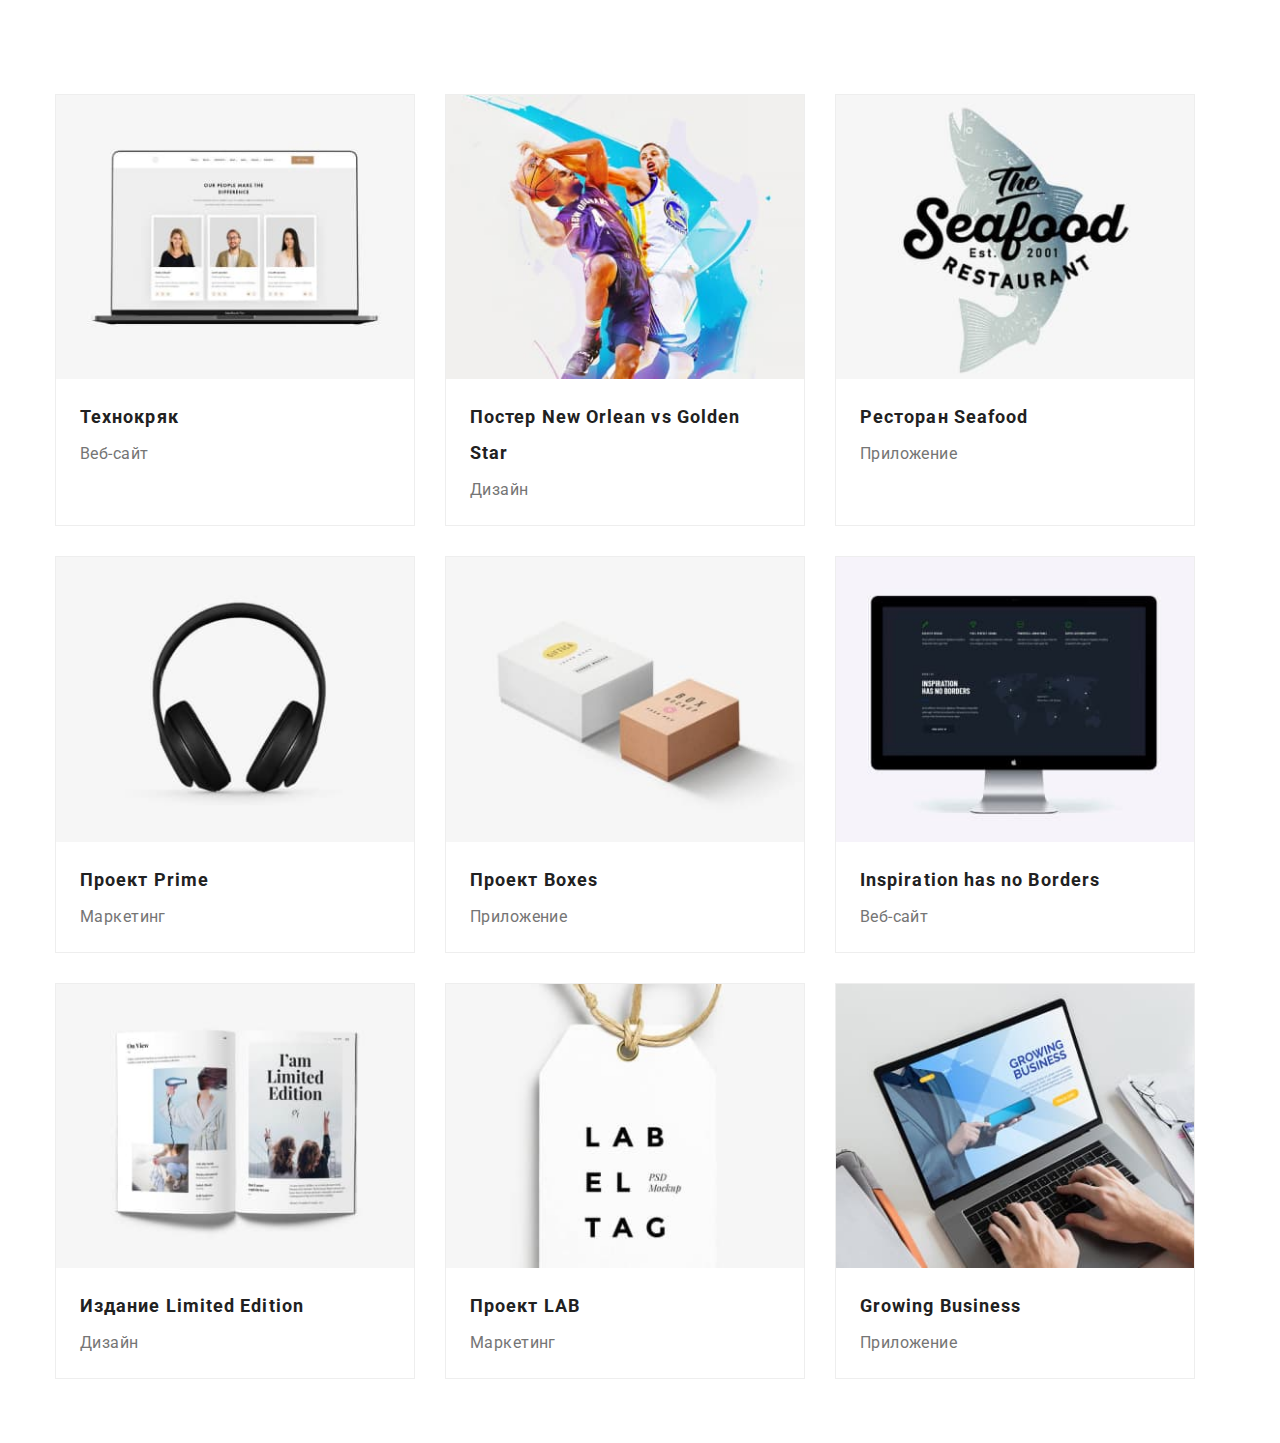
==== portfolio.html @ 104bef30 "проміжний" ====
<!DOCTYPE html>
<html lang="ru">
  <head>
    <meta charset="UTF-8" />
    <meta http-equiv="X-UA-Compatible" content="IE=edge" />
    <meta name="viewport" content="width=device-width, initial-scale=1.0" />
    <link rel="preconnect" href="https://fonts.gstatic.com" />
    <link
      href="https://fonts.googleapis.com/css2?family=Raleway:wght@700&family=Roboto:wght@400;500;700;900&display=swap"
      rel="stylesheet"
    />
    <link
      rel="stylesheet"
      href="https://cdnjs.cloudflare.com/ajax/libs/modern-normalize/1.0.0/modern-normalize.css"
    />
    <link rel="stylesheet" href="./css/main.min.css" />
    <title>Portfolio</title>
  </head>
  <body>
    <!-- <header class="header">
      <div class="container header-cont">
        <a href="./index.html" class="header__logo"
          >Web<span class="header__logo-span">Studio</span></a
        >
        <nav class="nav">
          <ul class="nav__list">
            <li class="nav__item">
              <a href="./index.html" class="nav__link">Студия</a>
            </li>
            <li class="nav__item">
              <a href="./portfolio.html" class="nav__link current">Портфолио</a>
            </li>
            <li class="nav__item"><a href="" class="nav__link">Контакти</a></li>
          </ul>
        </nav>
        <ul class="contacts">
          <li class="contacts__item">
            <a href="mailto:info@devstudio.com" class="contacts__link">
              <svg class="contacts__icon" width="16" height="12">
                <use href="./images/svg/symbol-defs.svg#icon-mail"></use>
              </svg>
              info@devstudio.com</a
            >
          </li>
          <li class="contacts__item">
            <a href="tel:+380961111111" class="contacts__link">
              <svg class="contacts__icon" width="10" height="16">
                <use href="./images/svg/symbol-defs.svg#icon-phone"></use>
              </svg>
              +38 096 111 11 11</a
            >
          </li>
        </ul>
      </div>
    </header> -->
    <main>
      <section class="section portfolio">
        <div class="container">
          <h1 class="portfolio__tittel hidden">Портфолио</h1>
          <!-- <ul class="filter-list">
            <li class="portfolio__filter-list filter-list__item">
              <button
                type="button"
                class="filter-list__button filter-list__button--defolt"
              >
                Все
              </button>
            </li>
            <li class="filter-list__item">
              <button type="button" class="filter-list__button">
                Веб-сайты
              </button>
            </li>
            <li class="filter-list__item">
              <button type="button" class="filter-list__button">
                Приложения
              </button>
            </li>
            <li class="filter-list__item">
              <button type="button" class="filter-list__button">Дизайн</button>
            </li>
            <li class="filter-list__item">
              <button type="button" class="filter-list__button">
                Маркетинг
              </button>
            </li>
          </ul> -->
          <ul class="portfolio__list">
            <li class="portfolio__item flex-element">
              <a href="" class="flex-element__link">
                <div class="flex-element__overlay">
                  <img
                    src="images/portfolio/project-1.jpg"
                    alt="Ноутбук с запущенным веб-сайтом"
                  />

                  <p class="flex-element__text-overlay">
                    Технокряк это современная площадка распространения
                    коронавируса. Компании используют эту платформу для
                    цифрового шпионажа и атак на защищённые сервера конкурентов.
                  </p>
                </div>
                <div class="flex-element__label">
                  <h2 class="flex-element__title section-title">Технокряк</h2>
                  <p>Веб-сайт</p>
                </div>
              </a>
            </li>
            <li class="portfolio__item flex-element">
              <a href="" class="flex-element__link">
                <div class="flex-element__overlay">
                  <img
                    src="images/portfolio/project-2.jpg"
                    alt="Два баскетболиста"
                  />

                  <p class="flex-element__text-overlay">
                    Lorem ipsum dolor sit amet consectetur adipisicing elit.
                    Nisi aut laborum recusandae sapiente necessitatibus,
                    doloremque laudantium, similique sunt maxime sit est. Vitae
                    qui recusandae quas saepe nesciunt architecto delectus
                    ipsam.
                  </p>
                </div>
                <div class="flex-element__label">
                  <h2 class="flex-element__title section-title">
                    Постер <span lang="en">New Orlean vs Golden Star</span>
                  </h2>
                  <p>Дизайн</p>
                </div>
              </a>
            </li>
            <li class="portfolio__item flex-element">
              <a href="" class="flex-element__link">
                <div class="flex-element__overlay">
                  <img
                    src="images/portfolio/project-3.jpg"
                    alt="Риба эмблема ресторана"
                  />

                  <p class="flex-element__text-overlay">
                    Lorem ipsum dolor sit amet consectetur adipisicing elit.
                    Nisi aut laborum recusandae sapiente necessitatibus,
                    doloremque laudantium, similique sunt maxime sit est. Vitae
                    qui recusandae quas saepe nesciunt architecto delectus
                    ipsam.
                  </p>
                </div>
                <div class="flex-element__label">
                  <h2 class="flex-element__title section-title">
                    Ресторан <span lang="en">Seafood</span>
                  </h2>
                  <p>Приложение</p>
                </div>
              </a>
            </li>
            <li class="portfolio__item flex-element">
              <a href="" class="flex-element__link">
                <div class="flex-element__overlay">
                  <img src="images/portfolio/project-4.jpg" alt="Наушники" />

                  <p class="flex-element__text-overlay">
                    Lorem ipsum dolor sit amet consectetur adipisicing elit.
                    Nisi aut laborum recusandae sapiente necessitatibus,
                    doloremque laudantium, similique sunt maxime sit est. Vitae
                    qui recusandae quas saepe nesciunt architecto delectus
                    ipsam.
                  </p>
                </div>
                <div class="flex-element__label">
                  <h2 class="flex-element__title section-title">
                    Проект <span lang="en">Prime</span>
                  </h2>
                  <p>Маркетинг</p>
                </div>
              </a>
            </li>
            <li class="portfolio__item flex-element">
              <a href="" class="flex-element__link">
                <div class="flex-element__overlay">
                  <img src="images/portfolio/project-5.jpg" alt="Коробки" />

                  <p class="flex-element__text-overlay">
                    Lorem ipsum dolor sit amet consectetur adipisicing elit.
                    Nisi aut laborum recusandae sapiente necessitatibus,
                    doloremque laudantium, similique sunt maxime sit est. Vitae
                    qui recusandae quas saepe nesciunt architecto delectus
                    ipsam.
                  </p>
                </div>
                <div class="flex-element__label">
                  <h2 class="flex-element__title section-title">
                    Проект <span lang="en">Boxes</span>
                  </h2>
                  <p>Приложение</p>
                </div>
              </a>
            </li>
            <li class="portfolio__item flex-element">
              <a href="" class="flex-element__link">
                <div class="flex-element__overlay">
                  <img
                    src="images/portfolio/project-6.jpg"
                    alt="Компьютер с запущенным веб-сайтом"
                  />

                  <p class="flex-element__text-overlay">
                    Lorem ipsum dolor sit amet consectetur adipisicing elit.
                    Nisi aut laborum recusandae sapiente necessitatibus,
                    doloremque laudantium, similique sunt maxime sit est. Vitae
                    qui recusandae quas saepe nesciunt architecto delectus
                    ipsam.
                  </p>
                </div>
                <div class="flex-element__label">
                  <h2 lang="en" class="flex-element__title">
                    Inspiration has no Borders
                  </h2>
                  <p>Веб-сайт</p>
                </div>
              </a>
            </li>
            <li class="portfolio__item flex-element">
              <a href="" class="flex-element__link">
                <div class="flex-element__overlay">
                  <img src="images/portfolio/project-7.jpg" alt="Книга" />

                  <p class="flex-element__text-overlay">
                    Lorem ipsum dolor sit amet consectetur adipisicing elit.
                    Nisi aut laborum recusandae sapiente necessitatibus,
                    doloremque laudantium, similique sunt maxime sit est. Vitae
                    qui recusandae quas saepe nesciunt architecto delectus
                    ipsam.
                  </p>
                </div>
                <div class="flex-element__label">
                  <h2 class="flex-element__title section-title">
                    Издание <span lang="en">Limited Edition</span>
                  </h2>
                  <p>Дизайн</p>
                </div>
              </a>
            </li>
            <li class="portfolio__item flex-element">
              <a href="" class="flex-element__link">
                <div class="flex-element__overlay">
                  <img src="images/portfolio/project-8.jpg" alt="Лейба" />

                  <p class="flex-element__text-overlay">
                    Lorem ipsum dolor sit amet consectetur adipisicing elit.
                    Nisi aut laborum recusandae sapiente necessitatibus,
                    doloremque laudantium, similique sunt maxime sit est. Vitae
                    qui recusandae quas saepe nesciunt architecto delectus
                    ipsam.
                  </p>
                </div>
                <div class="flex-element__label">
                  <h2 class="flex-element__title section-title">
                    Проект <span lang="en">LAB</span>
                  </h2>
                  <p>Маркетинг</p>
                </div>
              </a>
            </li>
            <li class="portfolio__item flex-element">
              <a href="" class="flex-element__link">
                <div class="flex-element__overlay">
                  <img
                    src="images/portfolio/project-9.jpg"
                    alt="Ноутбук с запущенным приложением"
                  />

                  <p class="flex-element__text-overlay">
                    Lorem ipsum dolor sit amet consectetur adipisicing elit.
                    Nisi aut laborum recusandae sapiente necessitatibus,
                    doloremque laudantium, similique sunt maxime sit est. Vitae
                    qui recusandae quas saepe nesciunt architecto delectus
                    ipsam.
                  </p>
                </div>
                <div class="flex-element__label">
                  <h2 lang="en" class="flex-element__title section-title">
                    Growing Business
                  </h2>
                  <p>Приложение</p>
                </div>
              </a>
            </li>
          </ul>
        </div>
      </section>
    </main>

    <!--футер-->
    <!-- <footer class="footer">
      <div class="container footer-cont">
        <div>
          <a href="./index.html" class="footer__logo"
            >Web<span class="footer__logo-span">Studio</span></a
          >
          <address class="address">
            <ul class="address__list">
              <li class="address__item">
                <a
                  href="https://goo.gl/maps/Q8eix4cUSPxJvjgE8"
                  target="_blank"
                  rel="noopener noreferrer"
                  class="address__link address__link--office"
                  >г. Киев, пр-т Леси Украинки, 26</a
                >
              </li>
              <li class="address__item">
                <a href="tel:+380991111111" class="address__link"
                  >+38 099 111 11 11</a
                >
              </li>
              <li class="address__item">
                <a href="mailto:info@example.com" class="address__link"
                  >info@example.com</a
                >
              </li>
            </ul>
          </address>
        </div>
        <div class="join-us">
          <p class="join-us__label">присоединяйтесь</p>
          <ul class="social-media join-us__social-media">
            <li class="social-media__item join-us__item">
              <a
                href=""
                class="social-media__link join-us__link"
                target="_blank"
                rel="noopener noreferrer"
              >
                <svg class="social-media__icon join-us__icon">
                  <use href="./images/svg/symbol-defs.svg#icon-instagram"></use>
                </svg>
              </a>
            </li>
            <li class="social-media__item join-us__item">
              <a
                href=""
                class="social-media__link join-us__link"
                target="_blank"
                rel="noopener noreferrer"
              >
                <svg class="social-media__icon join-us__icon">
                  <use href="./images/svg/symbol-defs.svg#icon-twitter"></use>
                </svg>
              </a>
            </li>
            <li class="social-media__item join-us__item">
              <a
                href=""
                class="social-media__link join-us__link"
                target="_blank"
                rel="noopener noreferrer"
              >
                <svg class="social-media__icon join-us__icon">
                  <use href="./images/svg/symbol-defs.svg#icon-facebook"></use>
                </svg>
              </a>
            </li>
            <li class="social-media__item join-us__item">
              <a
                href=""
                class="social-media__link join-us__link"
                target="_blank"
                rel="noopener noreferrer"
              >
                <svg class="social-media__icon join-us__icon">
                  <use href="./images/svg/symbol-defs.svg#icon-linkedin"></use>
                </svg>
              </a>
            </li>
          </ul>
        </div>
        <div class="subscribe">
          <form
            class="subscribe__form"
            name="subscribe_form"
            autocomplete="on"
            novalidate
          >
            <label class="subscribe__label" for="e-mail"
              >Подпишитесь на рассылку</label
            >
            <div>
              <input
                class="subscribe__input"
                type="email"
                name="email"
                id="e-mail"
                placeholder="E-mail"
              />

              <button type="submit" class="subscribe__button">
                Подписаться
                <svg class="button__icon button__icon--send">
                  <use href="./images/svg/symbol-defs.svg#icon-send"></use>
                </svg>
              </button>
            </div>
          </form>
        </div>
      </div>
    </footer> -->
  </body>
</html>
---- css/main.min.css ----
:root{--primary-text-color: #757575;--hero-bg-color: #c4c4c4;--title-text-color: #212121;--accent-color: #2196f3;--secondary-text-color: #ffffff;--secondary-bg-color: #f5f4fa;--darck-bg-color: #2f303a;--icon-color: #afb1b8;--darck-text-color: #000000;--address-link-color: rgba(255, 255, 255, 0.6);--join-us-bg-color: rgba(255, 255, 255, 0.1);--pf-overlay-color: rgba(33, 150, 243, 0.9);--backdrop-bg-color: rgba(0, 0, 0, 0.2);--placeholder-color: rgba(117, 117, 117, 0.5);--main-font: "Roboto", sans-serif;--logo-font: "Raleway", sans-serif}.header__logo,.footer__logo{padding-top:24px;padding-bottom:24px;margin-right:93px;display:block;font-family:var(--logo-font);font-size:26px;line-height:1.19;color:var(--accent-color);text-decoration:none}html{box-sizing:border-box}*,* ::before,* ::after{box-sizing:inherit}body{background:var(--white-color);color:var(--primary-text-color);font-family:var(--main-font);font-size:14px;line-height:1.71;letter-spacing:0.03em;margin:0}ul{list-style:none}button{cursor:pointer}h1,h2,h3,h4,h5,h6,p,ul{margin:0}img{display:block;max-width:100%;height:auto}.hidden{visibility:hidden;height:0}.visually-hidden{position:absolute;width:1px;height:1px;margin:-1px;border:0;padding:0;white-space:nowrap;clip-path:inset(100%);clip:rect(0 0 0 0);overflow:hidden}.is-hidden{opacity:0;visibility:hidden;pointer-events:none}.container{width:100%;padding-right:15px;padding-left:15px;margin-left:auto;margin-right:auto}@media screen and (min-width: 480px){.container{max-width:480px}}@media screen and (min-width: 768px){.container{max-width:768px}}@media screen and (min-width: 1200px){.container{max-width:1200px}}.header{border:1px solid #ececec;border-radius:0;border-top:none;border-left:none;border-right:none}.header-cont{align-items:center;display:flex}.nav__list{display:flex;padding-inline-start:0px}.nav__link{display:block;padding-top:32px;padding-bottom:32px;position:relative;transition:color 250ms cubic-bezier(0.4, 0, 0.2, 1);color:var(--title-text-color);text-decoration:none;font-weight:500;font-size:14px;line-height:1.14;letter-spacing:0.02em}.nav__link:hover,.nav__link:focus{color:var(--accent-color)}.nav__link.current::after{content:"";display:block;width:100%;height:4px;position:absolute;left:0;bottom:0;background:var(--accent-color);border-radius:2px}.nav__link.current{color:var(--accent-color)}.nav__item{margin-left:50px}.hero{padding-top:200px;padding-bottom:200px;margin-left:auto;margin-right:auto;background:var(--hero-bg-color);color:var(--secondary-text-color);text-align:center;max-width:1600px;height:600px;background-image:linear-gradient(rgba(47,48,58,0.4), rgba(47,48,58,0.4)),url(../images/bg-img/hero-img.jpg);background-repeat:no-repeat;background-position:center}.principles{padding-top:94px;padding-bottom:94px}.principles__list{display:flex;flex-wrap:wrap;padding-inline-start:0px}.principles__item{width:100%;height:auto}.principles__item::before{content:"";display:block;background-size:contain;background-position:center;background-repeat:no-repeat;width:100%;height:120px;background-size:70px;margin-bottom:30px;background-color:var(--secondary-bg-color)}.principles__item--anthena::before{background-image:url(../images/svg/antenna-icon.svg)}.principles__item--clock::before{background-image:url(../images/svg/clock-icon.svg)}.principles__item--diagram::before{background-image:url(../images/svg/diagram-icon.svg)}.principles__item--astronaut::before{background-image:url(../images/svg/astronaut-icon.svg)}@media screen and (min-width: 768px){.principles__item{margin-left:30px;margin-top:30px;flex-basis:calc((100% / 2) - 30px)}}@media screen and (min-width: 1200px){.principles__item{margin-left:30px;margin-top:30px;flex-basis:calc((100% - 30px * 4) / 4)}}@media screen and (min-width: 768px) and (max-width: 1199.98px){.principles__item:nth-child(2n+1){margin-left:0}}@media screen and (min-width: 1200px){.principles__item:first-child{margin-left:0}}.about{padding-top:0;padding-bottom:94px}@media screen and (max-width: 1199px){.about{display:none}}.about__list{padding-inline-start:0px;display:flex}.about__item{position:relative}.about__item:not(:first-child){margin-left:30px}.about__overlay{position:absolute;bottom:0;left:0;background:linear-gradient(rgba(47,48,58,0.8), rgba(47,48,58,0.8));height:70px;width:100%}.team{padding-top:94px;padding-bottom:94px;background-color:var(--secondary-bg-color);font-size:16px;line-height:1.18;text-align:center}.team__list{display:flex;flex-wrap:wrap;padding-inline-start:0px}.team__item{width:100%;height:auto;box-shadow:0px 1px 3px rgba(0,0,0,0.12),0px 1px 1px rgba(0,0,0,0.14),0px 2px 1px rgba(0,0,0,0.2);border-radius:0px 0px 4px 4px}@media screen and (min-width: 768px){.team__item{margin-left:30px;margin-top:30px;flex-basis:calc((100% / 2) - 30px)}}@media screen and (min-width: 1200px){.team__item{margin-left:30px;margin-top:30px;flex-basis:calc((100% - 30px * 4) / 4)}}@media screen and (min-width: 768px) and (max-width: 1199.98px){.team__item:nth-child(2n+1){margin-left:0}}@media screen and (min-width: 1200px){.team__item:first-child{margin-left:0}}.team__label{padding:30px;background-color:var(--secondary-text-color)}.partners{padding-top:94px;padding-bottom:94px}.partners__list{display:flex;justify-content:center;padding-left:0;align-items:center}.partners__item:not(:last-child){margin-right:30px}.partners__link{display:flex;align-items:center;justify-content:center;border:1px solid var(--icon-color);border-radius:4px;box-sizing:border-box;width:170px;height:90px;color:var(--icon-color);transition:color 250ms cubic-bezier(0.4, 0, 0.2, 1),border-color 250ms cubic-bezier(0.4, 0, 0.2, 1)}.partners__link:hover,.partners__link:focus{border-color:var(--accent-color);color:var(--accent-color)}.partners__icon{fill:currentColor}.portfolio{font-size:16px;line-height:1.87;padding-top:94px;padding-bottom:94px}.portfolio__list{display:flex;flex-wrap:wrap;padding-left:0;margin-right:-30px;margin-bottom:-30px;margin-left:auto;margin-right:auto}.footer{padding-top:60px;padding-bottom:60px;background-color:var(--darck-bg-color)}.footer-cont{display:flex;align-items:baseline}.header__logo-span{color:var(--darck-text-color)}.footer__logo{margin-right:0;padding-top:0px;padding-bottom:0px}.footer__logo-span{color:var(--secondary-text-color)}.contacts{display:flex;margin-left:auto;padding-inline-start:0px}.contacts__link{display:flex;align-items:center;padding-top:32px;padding-bottom:32px;transition:color 250ms cubic-bezier(0.4, 0, 0.2, 1);color:var(--primary-text-color);text-decoration:none;font-weight:500;font-size:14px;line-height:1.14;letter-spacing:0.02em}.contacts__link:hover,.contacts__link:focus{color:var(--accent-color)}.contacts__item{margin-left:50px}.contacts__icon{object-position:bottom;margin-right:10px;fill:currentColor}.button,.subscribe__button,.filter-list__button{margin-left:auto;margin-right:auto;border:none;border-radius:4px;overflow:hidden;box-shadow:0px 4px 4px rgba(0,0,0,0.15);padding:10px 32px;background-color:var(--accent-color);font-size:16px;line-height:1.87;font-weight:bold;text-align:center;letter-spacing:0.06em;color:var(--secondary-text-color)}.subscribe__button{display:inline-block;align-items:center;justify-content:center;padding:10px 28px}.button__icon--send{width:24px;height:24px;margin-left:10px;vertical-align:middle}.filter-list__button{box-shadow:none;padding:6px 22px;color:var(--title-text-color);background:var(--secondary-bg-color);font-weight:500;line-height:1.62;transition:background 250ms cubic-bezier(0.4, 0, 0.2, 1),color 250ms cubic-bezier(0.4, 0, 0.2, 1),box-shadow 250ms cubic-bezier(0.4, 0, 0.2, 1)}.filter-list__button:hover,.filter-list__button:focus{background-color:var(--accent-color);color:var(--secondary-text-color);box-shadow:0px 3px 1px rgba(0,0,0,0.1),0px 1px 2px rgba(0,0,0,0.08),0px 2px 2px rgba(0,0,0,0.12)}.filter-list__button--defolt{background-color:var(--accent-color);color:var(--secondary-text-color)}.modal__button{display:flex;align-items:center;justify-content:center;position:absolute;top:8px;right:8px;width:30px;height:30px;background:var(--secondary-text-color);color:var(--darck-text-color);border:1px solid rgba(0,0,0,0.1);border-radius:50%;transition:color 250ms cubic-bezier(0.4, 0, 0.2, 1)}.modal__button:hover,.modal__button:focus{color:var(--accent-color)}.social-media{display:inline-flex;padding-left:0;margin-top:10px}.social-media__item:not(:last-child){margin-right:10px}.social-media__link{display:flex;align-items:center;justify-content:center;width:44px;height:44px;border-radius:50%;color:var(--icon-color);transition:background-color 250ms cubic-bezier(0.4, 0, 0.2, 1),color 250ms cubic-bezier(0.4, 0, 0.2, 1)}.social-media__link:hover,.social-media__link:focus{background-color:var(--accent-color);color:var(--secondary-text-color)}.social-media__icons{width:20px;height:20px;fill:currentColor}.join-us__social-media{padding-left:0}.hero__title{width:696px;margin-left:auto;margin-right:auto;margin-bottom:30px;font-weight:900;font-size:44px;line-height:1.36;letter-spacing:0.06em;text-transform:uppercase}.section__title{margin-bottom:50px;color:var(--title-text-color);font-size:36px;line-height:1.16;text-align:center}.principles__title{margin-bottom:10px;font-size:14px;line-height:1.14;text-transform:uppercase;text-align:left}.modal__title{margin-bottom:12px;font-weight:bold;font-size:20px;line-height:1.15;letter-spacing:0.03em;text-align:center;color:var(--title-text-color)}.about__img-title{padding-top:27px;padding-bottom:27px;font-weight:bold;font-size:14px;line-height:16px;text-align:center;letter-spacing:0.03em;text-transform:uppercase;color:var(--secondary-text-color)}.team__title{margin-bottom:10px;font-weight:500;font-size:16px;line-height:1.18}.flex-element__title{margin-bottom:4px;text-align:left;font-size:18px;line-height:2;letter-spacing:0.06em;font-style:normal;text-decoration:none;color:var(--title-text-color)}.filter-list{display:flex;justify-content:center;margin-bottom:50px;padding-left:0}.filter-list__item{margin-left:8px}.flex-element{width:100%;border:1px solid #eee;border-radius:0}@media screen and (min-width: 768px) and (max-width: 1199.98px){.flex-element{margin-left:30px;margin-top:30px;flex-basis:calc((100% / 2) - 30px)}}@media screen and (min-width: 1200px){.flex-element{margin-right:30px;margin-bottom:30px;flex-basis:calc((100% / 3) - 30px)}}@media screen and (min-width: 768px) and (max-width: 1199.98px){.flex-element:nth-child(2n+1){margin-left:0}}@media screen and (min-width: 1200px){.flex-element:nth-child(3n){margin-right:0px}}@media screen and (min-width: 1200px){.flex-element:nth-last-child(-n+3){margin-bottom:0px}}.flex-element__link{display:block;position:relative;transition:box-shadow 250ms cubic-bezier(0.4, 0, 0.2, 1);font-style:normal;text-decoration:none;color:var(--primary-text-color)}.flex-element__link:hover,.flex-element__link:focus{box-shadow:0px 1px 1px rgba(0,0,0,0.12),0px 4px 4px rgba(0,0,0,0.06),1px 4px 6px rgba(0,0,0,0.16)}.flex-element__label{padding:20px 24px}.flex-element__overlay{position:relative;overflow:hidden}.flex-element__text-overlay{display:block;position:absolute;opacity:0;top:0;left:0;transform:translateY(100%);transition:transform 250ms ease;width:100%;height:294px;padding:63px 24px;font-size:18px;line-height:1.56;letter-spacing:0.03em;color:var(--secondary-text-color);background-color:var(--pf-overlay-color)}.flex-element__link:hover .flex-element__text-overlay,.flex-element__link:focus .flex-element__text-overlay{opacity:1;transform:translateY(0)}.address__list{display:flex;flex-direction:column;align-items:left;padding-left:0;margin-top:20px}.address__item{margin-bottom:9px}.address__item:last-child{margin-bottom:0px}.address__link{color:var(--address-link-color);font-style:normal;text-decoration:none;transition:color 250ms cubic-bezier(0.4, 0, 0.2, 1)}.address__link--office{color:var(--secondary-text-color)}.address__link:hover,.address__link:focus{color:var(--accent-color)}.join-us{margin-left:76px;padding-left:0}.join-us__label{margin-bottom:10px;font-weight:bold;font-size:14px;line-height:1.14;text-transform:uppercase;font-style:normal;color:var(--secondary-text-color)}.join-us__link{background-color:var(--join-us-bg-color);transition:background-color 250ms cubic-bezier(0.4, 0, 0.2, 1)}.join-us__link:hover,.join-us__link:focus{background-color:var(--accent-color)}.join-us__icon{fill:var(--secondary-text-color);width:20px;height:20px}.subscribe{display:block;margin-left:93px}.subscribe__input{width:358px;height:50px;margin:0;margin-right:12px;padding:15px 16px 15px 16px;min-width:358px;background:transparent;border:1px solid rgba(255,255,255,0.3);border-radius:4px;box-sizing:border-box;filter:drop-shadow(0px 4px 4px rgba(0,0,0,0.15));color:var(--secondary-text-color)}.subscribe__input:hover,.subscribe__input:focus-within{border-color:var(--accent-color);outline:none}.subscribe__label{margin-left:0;display:flex;justify-content:space-between;align-items:center;padding-left:0;margin-bottom:20px;font-weight:bold;font-size:14px;line-height:1.14;text-transform:uppercase;font-style:normal;color:var(--secondary-text-color)}.backdrop{position:fixed;top:0;left:0;width:100%;height:100%;overflow:auto;background-color:var(--backdrop-bg-color);transition:250ms cubic-bezier(0.4, 0, 0.2, 1)}.modal{display:flex;position:absolute;top:50%;left:50%;transform:translate(-50%, -50%);padding:40px;width:100%;max-width:528px;min-height:581px;background-color:var(--secondary-text-color);box-shadow:0px 1px 3px rgba(0,0,0,0.12),0px 1px 1px rgba(0,0,0,0.14),0px 2px 1px rgba(0,0,0,0.2);border-radius:4px}.modal__form{display:flex;flex-direction:column;justify-content:center}.modal__close-icon{object-position:bottom;fill:currentColor;width:18px;height:18px}.modal__icon{fill:var(--title-text-color)}.modal__inputs{position:relative;margin-bottom:10px;color:var(--darck-text-color);transition:color 250ms cubic-bezier(0.4, 0, 0.2, 1)}.modal__inputs:hover,.modal__inputs:focus-within{color:var(--accent-color)}.modal__input{width:448px;height:40px;box-sizing:border-box;padding-left:42px;border:1px solid rgba(33,33,33,0.2);border-radius:4px;transition:border-color 250ms cubic-bezier(0.4, 0, 0.2, 1)}.modal__input:hover,.modal__input:focus-within{border-color:var(--accent-color);outline:none}.modal__label{margin-bottom:4px;font-weight:500;font-size:12px;line-height:1.16;letter-spacing:0.01em;color:var(--primary-text-color)}.modal__icon{fill:currentColor;position:absolute;top:0;left:0;left:15px;top:50%;transform:translatey(-50%)}.modal__name-icon{width:12px;height:12px}.modal__phone-icon{width:13px;height:13px}.modal__mail-icon{width:15px;height:12px}.modal__textarea{padding:12px 16px;resize:none;width:448px;height:120px}.modal__textarea::placeholder{font-size:14px;line-height:16px;letter-spacing:0.01em;color:var(--placeholder-color)}.checkbox{display:flex;height:24px;margin-bottom:30px;justify-content:center;align-items:baseline;cursor:pointer}.checkbox__label{margin-bottom:30px;color:var(--primary-text-color);cursor:pointer}.checkbox__label::before{content:"";display:inline-block;align-items:baseline;margin-right:8px;width:16px;height:16px;border:1px solid var(--title-text-color);border-radius:3px;transform:translatey(20%)}.checkbox__input:checked+.checkbox__label::before{background-image:url(../images/svg/check.svg);background-repeat:no-repeat;background-position:center;background-size:contain;background-color:var(--accent-color);border-color:var(--accent-color)}.checkbox__input:focus-within+.checkbox__label::before{border:1px solid var(--accent-color);border-radius:2px}.checkbox__link{color:var(--accent-color);transition:border-color 250ms cubic-bezier(0.4, 0, 0.2, 1)}.checkbox__link:hover,.checkbox__link:focus-within{border:1px solid var(--accent-color);border-radius:2px;outline:none}
/*# sourceMappingURL=main.min.css.map */
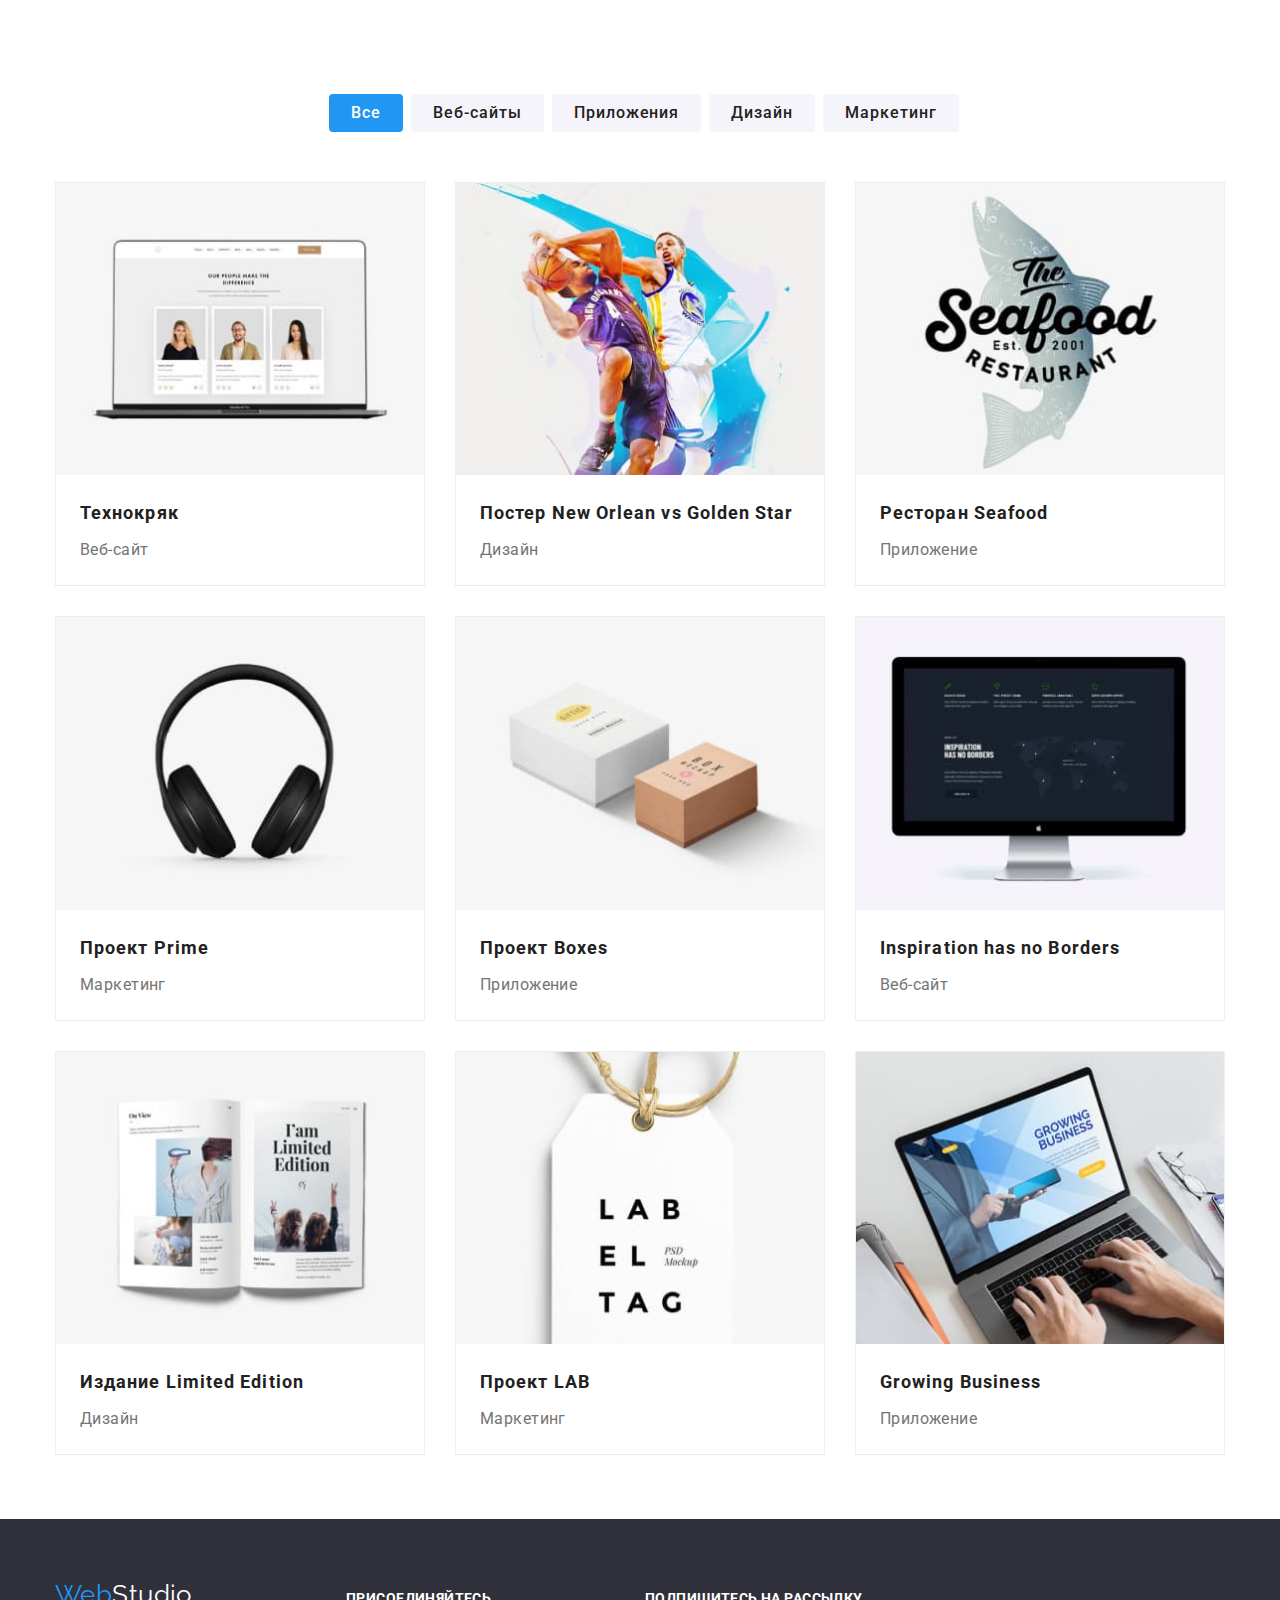
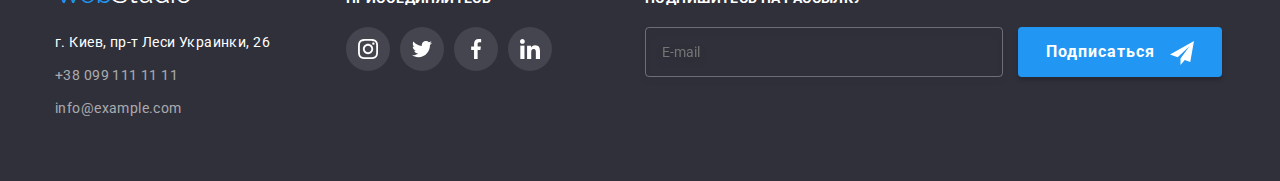
==== commit 1850e7d3: "27&05" ====
--- a/portfolio.html
+++ b/portfolio.html
@@ -57,7 +57,7 @@
       <section class="section portfolio">
         <div class="container">
           <h1 class="portfolio__tittel hidden">Портфолио</h1>
-          <!-- <ul class="filter-list">
+          <ul class="filter-list">
             <li class="portfolio__filter-list filter-list__item">
               <button
                 type="button"
@@ -84,7 +84,7 @@
                 Маркетинг
               </button>
             </li>
-          </ul> -->
+          </ul>
           <ul class="portfolio__list">
             <li class="portfolio__item flex-element">
               <a href="" class="flex-element__link">
@@ -292,88 +292,96 @@
     </main>
 
     <!--футер-->
-    <!-- <footer class="footer">
+    <footer class="footer">
       <div class="container footer-cont">
-        <div>
-          <a href="./index.html" class="footer__logo"
-            >Web<span class="footer__logo-span">Studio</span></a
-          >
-          <address class="address">
-            <ul class="address__list">
-              <li class="address__item">
+        <div class="footer__address-block">
+          <div>
+            <a href="./index.html" class="footer__logo"
+              >Web<span class="footer__logo-span">Studio</span></a
+            >
+            <address class="address">
+              <ul class="address__list">
+                <li class="address__item">
+                  <a
+                    href="https://goo.gl/maps/Q8eix4cUSPxJvjgE8"
+                    target="_blank"
+                    rel="noopener noreferrer"
+                    class="address__link address__link--office"
+                    >г. Киев, пр-т Леси Украинки, 26</a
+                  >
+                </li>
+                <li class="address__item">
+                  <a href="tel:+380991111111" class="address__link"
+                    >+38 099 111 11 11</a
+                  >
+                </li>
+                <li class="address__item">
+                  <a href="mailto:info@example.com" class="address__link"
+                    >info@example.com</a
+                  >
+                </li>
+              </ul>
+            </address>
+          </div>
+          <div class="join-us">
+            <p class="join-us__label">присоединяйтесь</p>
+            <ul class="social-media join-us__social-media">
+              <li class="social-media__item join-us__item">
                 <a
-                  href="https://goo.gl/maps/Q8eix4cUSPxJvjgE8"
+                  href=""
+                  class="social-media__link join-us__link"
                   target="_blank"
                   rel="noopener noreferrer"
-                  class="address__link address__link--office"
-                  >г. Киев, пр-т Леси Украинки, 26</a
                 >
+                  <svg class="social-media__icon join-us__icon">
+                    <use
+                      href="./images/svg/symbol-defs.svg#icon-instagram"
+                    ></use>
+                  </svg>
+                </a>
               </li>
-              <li class="address__item">
-                <a href="tel:+380991111111" class="address__link"
-                  >+38 099 111 11 11</a
+              <li class="social-media__item join-us__item">
+                <a
+                  href=""
+                  class="social-media__link join-us__link"
+                  target="_blank"
+                  rel="noopener noreferrer"
                 >
+                  <svg class="social-media__icon join-us__icon">
+                    <use href="./images/svg/symbol-defs.svg#icon-twitter"></use>
+                  </svg>
+                </a>
               </li>
-              <li class="address__item">
-                <a href="mailto:info@example.com" class="address__link"
-                  >info@example.com</a
+              <li class="social-media__item join-us__item">
+                <a
+                  href=""
+                  class="social-media__link join-us__link"
+                  target="_blank"
+                  rel="noopener noreferrer"
                 >
+                  <svg class="social-media__icon join-us__icon">
+                    <use
+                      href="./images/svg/symbol-defs.svg#icon-facebook"
+                    ></use>
+                  </svg>
+                </a>
+              </li>
+              <li class="social-media__item join-us__item">
+                <a
+                  href=""
+                  class="social-media__link join-us__link"
+                  target="_blank"
+                  rel="noopener noreferrer"
+                >
+                  <svg class="social-media__icon join-us__icon">
+                    <use
+                      href="./images/svg/symbol-defs.svg#icon-linkedin"
+                    ></use>
+                  </svg>
+                </a>
               </li>
             </ul>
-          </address>
-        </div>
-        <div class="join-us">
-          <p class="join-us__label">присоединяйтесь</p>
-          <ul class="social-media join-us__social-media">
-            <li class="social-media__item join-us__item">
-              <a
-                href=""
-                class="social-media__link join-us__link"
-                target="_blank"
-                rel="noopener noreferrer"
-              >
-                <svg class="social-media__icon join-us__icon">
-                  <use href="./images/svg/symbol-defs.svg#icon-instagram"></use>
-                </svg>
-              </a>
-            </li>
-            <li class="social-media__item join-us__item">
-              <a
-                href=""
-                class="social-media__link join-us__link"
-                target="_blank"
-                rel="noopener noreferrer"
-              >
-                <svg class="social-media__icon join-us__icon">
-                  <use href="./images/svg/symbol-defs.svg#icon-twitter"></use>
-                </svg>
-              </a>
-            </li>
-            <li class="social-media__item join-us__item">
-              <a
-                href=""
-                class="social-media__link join-us__link"
-                target="_blank"
-                rel="noopener noreferrer"
-              >
-                <svg class="social-media__icon join-us__icon">
-                  <use href="./images/svg/symbol-defs.svg#icon-facebook"></use>
-                </svg>
-              </a>
-            </li>
-            <li class="social-media__item join-us__item">
-              <a
-                href=""
-                class="social-media__link join-us__link"
-                target="_blank"
-                rel="noopener noreferrer"
-              >
-                <svg class="social-media__icon join-us__icon">
-                  <use href="./images/svg/symbol-defs.svg#icon-linkedin"></use>
-                </svg>
-              </a>
-            </li>
-          </ul>
+          </div>
         </div>
         <div class="subscribe">
           <form
@@ -385,7 +393,7 @@
             <label class="subscribe__label" for="e-mail"
               >Подпишитесь на рассылку</label
             >
-            <div>
+            <div class="subscribe-possition">
               <input
                 class="subscribe__input"
                 type="email"
@@ -404,6 +412,6 @@
           </form>
         </div>
       </div>
-    </footer> -->
+    </footer>
   </body>
 </html>
--- a/css/main.min.css
+++ b/css/main.min.css
@@ -1,2 +1,2 @@
-:root{--primary-text-color: #757575;--hero-bg-color: #c4c4c4;--title-text-color: #212121;--accent-color: #2196f3;--secondary-text-color: #ffffff;--secondary-bg-color: #f5f4fa;--darck-bg-color: #2f303a;--icon-color: #afb1b8;--darck-text-color: #000000;--address-link-color: rgba(255, 255, 255, 0.6);--join-us-bg-color: rgba(255, 255, 255, 0.1);--pf-overlay-color: rgba(33, 150, 243, 0.9);--backdrop-bg-color: rgba(0, 0, 0, 0.2);--placeholder-color: rgba(117, 117, 117, 0.5);--main-font: "Roboto", sans-serif;--logo-font: "Raleway", sans-serif}.header__logo,.footer__logo{padding-top:24px;padding-bottom:24px;margin-right:93px;display:block;font-family:var(--logo-font);font-size:26px;line-height:1.19;color:var(--accent-color);text-decoration:none}html{box-sizing:border-box}*,* ::before,* ::after{box-sizing:inherit}body{background:var(--white-color);color:var(--primary-text-color);font-family:var(--main-font);font-size:14px;line-height:1.71;letter-spacing:0.03em;margin:0}ul{list-style:none}button{cursor:pointer}h1,h2,h3,h4,h5,h6,p,ul{margin:0}img{display:block;max-width:100%;height:auto}.hidden{visibility:hidden;height:0}.visually-hidden{position:absolute;width:1px;height:1px;margin:-1px;border:0;padding:0;white-space:nowrap;clip-path:inset(100%);clip:rect(0 0 0 0);overflow:hidden}.is-hidden{opacity:0;visibility:hidden;pointer-events:none}.container{width:100%;padding-right:15px;padding-left:15px;margin-left:auto;margin-right:auto}@media screen and (min-width: 480px){.container{max-width:480px}}@media screen and (min-width: 768px){.container{max-width:768px}}@media screen and (min-width: 1200px){.container{max-width:1200px}}.header{border:1px solid #ececec;border-radius:0;border-top:none;border-left:none;border-right:none}.header-cont{align-items:center;display:flex}.nav__list{display:flex;padding-inline-start:0px}.nav__link{display:block;padding-top:32px;padding-bottom:32px;position:relative;transition:color 250ms cubic-bezier(0.4, 0, 0.2, 1);color:var(--title-text-color);text-decoration:none;font-weight:500;font-size:14px;line-height:1.14;letter-spacing:0.02em}.nav__link:hover,.nav__link:focus{color:var(--accent-color)}.nav__link.current::after{content:"";display:block;width:100%;height:4px;position:absolute;left:0;bottom:0;background:var(--accent-color);border-radius:2px}.nav__link.current{color:var(--accent-color)}.nav__item{margin-left:50px}.hero{padding-top:200px;padding-bottom:200px;margin-left:auto;margin-right:auto;background:var(--hero-bg-color);color:var(--secondary-text-color);text-align:center;max-width:1600px;height:600px;background-image:linear-gradient(rgba(47,48,58,0.4), rgba(47,48,58,0.4)),url(../images/bg-img/hero-img.jpg);background-repeat:no-repeat;background-position:center}.principles{padding-top:94px;padding-bottom:94px}.principles__list{display:flex;flex-wrap:wrap;padding-inline-start:0px}.principles__item{width:100%;height:auto}.principles__item::before{content:"";display:block;background-size:contain;background-position:center;background-repeat:no-repeat;width:100%;height:120px;background-size:70px;margin-bottom:30px;background-color:var(--secondary-bg-color)}.principles__item--anthena::before{background-image:url(../images/svg/antenna-icon.svg)}.principles__item--clock::before{background-image:url(../images/svg/clock-icon.svg)}.principles__item--diagram::before{background-image:url(../images/svg/diagram-icon.svg)}.principles__item--astronaut::before{background-image:url(../images/svg/astronaut-icon.svg)}@media screen and (min-width: 768px){.principles__item{margin-left:30px;margin-top:30px;flex-basis:calc((100% / 2) - 30px)}}@media screen and (min-width: 1200px){.principles__item{margin-left:30px;margin-top:30px;flex-basis:calc((100% - 30px * 4) / 4)}}@media screen and (min-width: 768px) and (max-width: 1199.98px){.principles__item:nth-child(2n+1){margin-left:0}}@media screen and (min-width: 1200px){.principles__item:first-child{margin-left:0}}.about{padding-top:0;padding-bottom:94px}@media screen and (max-width: 1199px){.about{display:none}}.about__list{padding-inline-start:0px;display:flex}.about__item{position:relative}.about__item:not(:first-child){margin-left:30px}.about__overlay{position:absolute;bottom:0;left:0;background:linear-gradient(rgba(47,48,58,0.8), rgba(47,48,58,0.8));height:70px;width:100%}.team{padding-top:94px;padding-bottom:94px;background-color:var(--secondary-bg-color);font-size:16px;line-height:1.18;text-align:center}.team__list{display:flex;flex-wrap:wrap;padding-inline-start:0px}.team__item{width:100%;height:auto;box-shadow:0px 1px 3px rgba(0,0,0,0.12),0px 1px 1px rgba(0,0,0,0.14),0px 2px 1px rgba(0,0,0,0.2);border-radius:0px 0px 4px 4px}@media screen and (min-width: 768px){.team__item{margin-left:30px;margin-top:30px;flex-basis:calc((100% / 2) - 30px)}}@media screen and (min-width: 1200px){.team__item{margin-left:30px;margin-top:30px;flex-basis:calc((100% - 30px * 4) / 4)}}@media screen and (min-width: 768px) and (max-width: 1199.98px){.team__item:nth-child(2n+1){margin-left:0}}@media screen and (min-width: 1200px){.team__item:first-child{margin-left:0}}.team__label{padding:30px;background-color:var(--secondary-text-color)}.partners{padding-top:94px;padding-bottom:94px}.partners__list{display:flex;justify-content:center;padding-left:0;align-items:center}.partners__item:not(:last-child){margin-right:30px}.partners__link{display:flex;align-items:center;justify-content:center;border:1px solid var(--icon-color);border-radius:4px;box-sizing:border-box;width:170px;height:90px;color:var(--icon-color);transition:color 250ms cubic-bezier(0.4, 0, 0.2, 1),border-color 250ms cubic-bezier(0.4, 0, 0.2, 1)}.partners__link:hover,.partners__link:focus{border-color:var(--accent-color);color:var(--accent-color)}.partners__icon{fill:currentColor}.portfolio{font-size:16px;line-height:1.87;padding-top:94px;padding-bottom:94px}.portfolio__list{display:flex;flex-wrap:wrap;padding-left:0;margin-right:-30px;margin-bottom:-30px;margin-left:auto;margin-right:auto}.footer{padding-top:60px;padding-bottom:60px;background-color:var(--darck-bg-color)}.footer-cont{display:flex;align-items:baseline}.header__logo-span{color:var(--darck-text-color)}.footer__logo{margin-right:0;padding-top:0px;padding-bottom:0px}.footer__logo-span{color:var(--secondary-text-color)}.contacts{display:flex;margin-left:auto;padding-inline-start:0px}.contacts__link{display:flex;align-items:center;padding-top:32px;padding-bottom:32px;transition:color 250ms cubic-bezier(0.4, 0, 0.2, 1);color:var(--primary-text-color);text-decoration:none;font-weight:500;font-size:14px;line-height:1.14;letter-spacing:0.02em}.contacts__link:hover,.contacts__link:focus{color:var(--accent-color)}.contacts__item{margin-left:50px}.contacts__icon{object-position:bottom;margin-right:10px;fill:currentColor}.button,.subscribe__button,.filter-list__button{margin-left:auto;margin-right:auto;border:none;border-radius:4px;overflow:hidden;box-shadow:0px 4px 4px rgba(0,0,0,0.15);padding:10px 32px;background-color:var(--accent-color);font-size:16px;line-height:1.87;font-weight:bold;text-align:center;letter-spacing:0.06em;color:var(--secondary-text-color)}.subscribe__button{display:inline-block;align-items:center;justify-content:center;padding:10px 28px}.button__icon--send{width:24px;height:24px;margin-left:10px;vertical-align:middle}.filter-list__button{box-shadow:none;padding:6px 22px;color:var(--title-text-color);background:var(--secondary-bg-color);font-weight:500;line-height:1.62;transition:background 250ms cubic-bezier(0.4, 0, 0.2, 1),color 250ms cubic-bezier(0.4, 0, 0.2, 1),box-shadow 250ms cubic-bezier(0.4, 0, 0.2, 1)}.filter-list__button:hover,.filter-list__button:focus{background-color:var(--accent-color);color:var(--secondary-text-color);box-shadow:0px 3px 1px rgba(0,0,0,0.1),0px 1px 2px rgba(0,0,0,0.08),0px 2px 2px rgba(0,0,0,0.12)}.filter-list__button--defolt{background-color:var(--accent-color);color:var(--secondary-text-color)}.modal__button{display:flex;align-items:center;justify-content:center;position:absolute;top:8px;right:8px;width:30px;height:30px;background:var(--secondary-text-color);color:var(--darck-text-color);border:1px solid rgba(0,0,0,0.1);border-radius:50%;transition:color 250ms cubic-bezier(0.4, 0, 0.2, 1)}.modal__button:hover,.modal__button:focus{color:var(--accent-color)}.social-media{display:inline-flex;padding-left:0;margin-top:10px}.social-media__item:not(:last-child){margin-right:10px}.social-media__link{display:flex;align-items:center;justify-content:center;width:44px;height:44px;border-radius:50%;color:var(--icon-color);transition:background-color 250ms cubic-bezier(0.4, 0, 0.2, 1),color 250ms cubic-bezier(0.4, 0, 0.2, 1)}.social-media__link:hover,.social-media__link:focus{background-color:var(--accent-color);color:var(--secondary-text-color)}.social-media__icons{width:20px;height:20px;fill:currentColor}.join-us__social-media{padding-left:0}.hero__title{width:696px;margin-left:auto;margin-right:auto;margin-bottom:30px;font-weight:900;font-size:44px;line-height:1.36;letter-spacing:0.06em;text-transform:uppercase}.section__title{margin-bottom:50px;color:var(--title-text-color);font-size:36px;line-height:1.16;text-align:center}.principles__title{margin-bottom:10px;font-size:14px;line-height:1.14;text-transform:uppercase;text-align:left}.modal__title{margin-bottom:12px;font-weight:bold;font-size:20px;line-height:1.15;letter-spacing:0.03em;text-align:center;color:var(--title-text-color)}.about__img-title{padding-top:27px;padding-bottom:27px;font-weight:bold;font-size:14px;line-height:16px;text-align:center;letter-spacing:0.03em;text-transform:uppercase;color:var(--secondary-text-color)}.team__title{margin-bottom:10px;font-weight:500;font-size:16px;line-height:1.18}.flex-element__title{margin-bottom:4px;text-align:left;font-size:18px;line-height:2;letter-spacing:0.06em;font-style:normal;text-decoration:none;color:var(--title-text-color)}.filter-list{display:flex;justify-content:center;margin-bottom:50px;padding-left:0}.filter-list__item{margin-left:8px}.flex-element{width:100%;border:1px solid #eee;border-radius:0}@media screen and (min-width: 768px) and (max-width: 1199.98px){.flex-element{margin-left:30px;margin-top:30px;flex-basis:calc((100% / 2) - 30px)}}@media screen and (min-width: 1200px){.flex-element{margin-right:30px;margin-bottom:30px;flex-basis:calc((100% / 3) - 30px)}}@media screen and (min-width: 768px) and (max-width: 1199.98px){.flex-element:nth-child(2n+1){margin-left:0}}@media screen and (min-width: 1200px){.flex-element:nth-child(3n){margin-right:0px}}@media screen and (min-width: 1200px){.flex-element:nth-last-child(-n+3){margin-bottom:0px}}.flex-element__link{display:block;position:relative;transition:box-shadow 250ms cubic-bezier(0.4, 0, 0.2, 1);font-style:normal;text-decoration:none;color:var(--primary-text-color)}.flex-element__link:hover,.flex-element__link:focus{box-shadow:0px 1px 1px rgba(0,0,0,0.12),0px 4px 4px rgba(0,0,0,0.06),1px 4px 6px rgba(0,0,0,0.16)}.flex-element__label{padding:20px 24px}.flex-element__overlay{position:relative;overflow:hidden}.flex-element__text-overlay{display:block;position:absolute;opacity:0;top:0;left:0;transform:translateY(100%);transition:transform 250ms ease;width:100%;height:294px;padding:63px 24px;font-size:18px;line-height:1.56;letter-spacing:0.03em;color:var(--secondary-text-color);background-color:var(--pf-overlay-color)}.flex-element__link:hover .flex-element__text-overlay,.flex-element__link:focus .flex-element__text-overlay{opacity:1;transform:translateY(0)}.address__list{display:flex;flex-direction:column;align-items:left;padding-left:0;margin-top:20px}.address__item{margin-bottom:9px}.address__item:last-child{margin-bottom:0px}.address__link{color:var(--address-link-color);font-style:normal;text-decoration:none;transition:color 250ms cubic-bezier(0.4, 0, 0.2, 1)}.address__link--office{color:var(--secondary-text-color)}.address__link:hover,.address__link:focus{color:var(--accent-color)}.join-us{margin-left:76px;padding-left:0}.join-us__label{margin-bottom:10px;font-weight:bold;font-size:14px;line-height:1.14;text-transform:uppercase;font-style:normal;color:var(--secondary-text-color)}.join-us__link{background-color:var(--join-us-bg-color);transition:background-color 250ms cubic-bezier(0.4, 0, 0.2, 1)}.join-us__link:hover,.join-us__link:focus{background-color:var(--accent-color)}.join-us__icon{fill:var(--secondary-text-color);width:20px;height:20px}.subscribe{display:block;margin-left:93px}.subscribe__input{width:358px;height:50px;margin:0;margin-right:12px;padding:15px 16px 15px 16px;min-width:358px;background:transparent;border:1px solid rgba(255,255,255,0.3);border-radius:4px;box-sizing:border-box;filter:drop-shadow(0px 4px 4px rgba(0,0,0,0.15));color:var(--secondary-text-color)}.subscribe__input:hover,.subscribe__input:focus-within{border-color:var(--accent-color);outline:none}.subscribe__label{margin-left:0;display:flex;justify-content:space-between;align-items:center;padding-left:0;margin-bottom:20px;font-weight:bold;font-size:14px;line-height:1.14;text-transform:uppercase;font-style:normal;color:var(--secondary-text-color)}.backdrop{position:fixed;top:0;left:0;width:100%;height:100%;overflow:auto;background-color:var(--backdrop-bg-color);transition:250ms cubic-bezier(0.4, 0, 0.2, 1)}.modal{display:flex;position:absolute;top:50%;left:50%;transform:translate(-50%, -50%);padding:40px;width:100%;max-width:528px;min-height:581px;background-color:var(--secondary-text-color);box-shadow:0px 1px 3px rgba(0,0,0,0.12),0px 1px 1px rgba(0,0,0,0.14),0px 2px 1px rgba(0,0,0,0.2);border-radius:4px}.modal__form{display:flex;flex-direction:column;justify-content:center}.modal__close-icon{object-position:bottom;fill:currentColor;width:18px;height:18px}.modal__icon{fill:var(--title-text-color)}.modal__inputs{position:relative;margin-bottom:10px;color:var(--darck-text-color);transition:color 250ms cubic-bezier(0.4, 0, 0.2, 1)}.modal__inputs:hover,.modal__inputs:focus-within{color:var(--accent-color)}.modal__input{width:448px;height:40px;box-sizing:border-box;padding-left:42px;border:1px solid rgba(33,33,33,0.2);border-radius:4px;transition:border-color 250ms cubic-bezier(0.4, 0, 0.2, 1)}.modal__input:hover,.modal__input:focus-within{border-color:var(--accent-color);outline:none}.modal__label{margin-bottom:4px;font-weight:500;font-size:12px;line-height:1.16;letter-spacing:0.01em;color:var(--primary-text-color)}.modal__icon{fill:currentColor;position:absolute;top:0;left:0;left:15px;top:50%;transform:translatey(-50%)}.modal__name-icon{width:12px;height:12px}.modal__phone-icon{width:13px;height:13px}.modal__mail-icon{width:15px;height:12px}.modal__textarea{padding:12px 16px;resize:none;width:448px;height:120px}.modal__textarea::placeholder{font-size:14px;line-height:16px;letter-spacing:0.01em;color:var(--placeholder-color)}.checkbox{display:flex;height:24px;margin-bottom:30px;justify-content:center;align-items:baseline;cursor:pointer}.checkbox__label{margin-bottom:30px;color:var(--primary-text-color);cursor:pointer}.checkbox__label::before{content:"";display:inline-block;align-items:baseline;margin-right:8px;width:16px;height:16px;border:1px solid var(--title-text-color);border-radius:3px;transform:translatey(20%)}.checkbox__input:checked+.checkbox__label::before{background-image:url(../images/svg/check.svg);background-repeat:no-repeat;background-position:center;background-size:contain;background-color:var(--accent-color);border-color:var(--accent-color)}.checkbox__input:focus-within+.checkbox__label::before{border:1px solid var(--accent-color);border-radius:2px}.checkbox__link{color:var(--accent-color);transition:border-color 250ms cubic-bezier(0.4, 0, 0.2, 1)}.checkbox__link:hover,.checkbox__link:focus-within{border:1px solid var(--accent-color);border-radius:2px;outline:none}
+:root{--primary-text-color: #757575;--hero-bg-color: #c4c4c4;--title-text-color: #212121;--accent-color: #2196f3;--secondary-text-color: #ffffff;--secondary-bg-color: #f5f4fa;--darck-bg-color: #2f303a;--icon-color: #afb1b8;--darck-text-color: #000000;--address-link-color: rgba(255, 255, 255, 0.6);--join-us-bg-color: rgba(255, 255, 255, 0.1);--pf-overlay-color: rgba(33, 150, 243, 0.9);--backdrop-bg-color: rgba(0, 0, 0, 0.2);--placeholder-color: rgba(117, 117, 117, 0.5);--main-font: "Roboto", sans-serif;--logo-font: "Raleway", sans-serif}.header__logo,.footer__logo{padding-top:24px;padding-bottom:24px;font-family:var(--logo-font);font-size:26px;line-height:1.19;color:var(--accent-color);text-decoration:none}@media screen and (min-width: 768px){.header__logo,.footer__logo{margin-right:88px}}@media screen and (min-width: 1200px){.header__logo,.footer__logo{margin-right:93px}}html{box-sizing:border-box}*,* ::before,* ::after{box-sizing:inherit}body{background:var(--white-color);color:var(--primary-text-color);font-family:var(--main-font);font-size:14px;line-height:1.71;letter-spacing:0.03em;margin:0}ul{list-style:none}button{cursor:pointer}h1,h2,h3,h4,h5,h6,p,ul{margin:0}img{display:block;max-width:100%;height:auto}.hidden{visibility:hidden;height:0}.visually-hidden{position:absolute;width:1px;height:1px;margin:-1px;border:0;padding:0;white-space:nowrap;clip-path:inset(100%);clip:rect(0 0 0 0);overflow:hidden}.is-hidden{opacity:0;visibility:hidden;pointer-events:none}.container{width:100%;padding-right:15px;padding-left:15px;margin-left:auto;margin-right:auto}@media screen and (min-width: 480px){.container{max-width:480px}}@media screen and (min-width: 768px){.container{max-width:768px}}@media screen and (min-width: 1200px){.container{max-width:1200px}}.header{border:1px solid #ececec;border-radius:0;border-top:none;border-left:none;border-right:none}.header-cont{align-items:center;display:flex}@media screen and (min-width: 768px){.nav__list{display:flex;padding-inline-start:0px}}.nav__link{transition:color 250ms cubic-bezier(0.4, 0, 0.2, 1);color:var(--title-text-color);text-decoration:none;font-weight:500;font-size:14px;line-height:1.14;letter-spacing:0.02em}@media screen and (min-width: 768px){.nav__link{display:block;padding-top:32px;padding-bottom:32px;position:relative}}.nav__link:hover,.nav__link:focus{color:var(--accent-color)}.nav__link.current::after{content:"";display:block;width:100%;height:4px;position:absolute;left:0;bottom:0;background:var(--accent-color);border-radius:2px}.nav__link.current{color:var(--accent-color)}@media screen and (min-width: 768px){.nav__item:not(:first-child){margin-left:50px}}.hero{padding-top:200px;padding-bottom:200px;margin-left:auto;margin-right:auto;background:var(--hero-bg-color);color:var(--secondary-text-color);text-align:center;max-width:1600px;height:600px;background-image:linear-gradient(rgba(47,48,58,0.4), rgba(47,48,58,0.4)),url(../images/bg-img/hero-img.jpg);background-repeat:no-repeat;background-position:center}.principles{padding-top:94px;padding-bottom:94px}.principles__list{display:flex;flex-wrap:wrap;padding-inline-start:0px}.principles__item{width:100%;height:auto}.principles__item::before{content:"";display:block;background-size:contain;background-position:center;background-repeat:no-repeat;width:100%;height:120px;background-size:70px;margin-bottom:30px;background-color:var(--secondary-bg-color)}.principles__item--anthena::before{background-image:url(../images/svg/antenna-icon.svg)}.principles__item--clock::before{background-image:url(../images/svg/clock-icon.svg)}.principles__item--diagram::before{background-image:url(../images/svg/diagram-icon.svg)}.principles__item--astronaut::before{background-image:url(../images/svg/astronaut-icon.svg)}@media screen and (min-width: 768px){.principles__item{margin-left:30px;margin-top:30px;flex-basis:calc((100% / 2) - 30px)}}@media screen and (min-width: 1200px){.principles__item{margin-left:30px;margin-top:30px;flex-basis:calc((100% - 30px * 4) / 4)}}@media screen and (min-width: 768px) and (max-width: 1199.98px){.principles__item:nth-child(2n+1){margin-left:0}}@media screen and (min-width: 1200px){.principles__item:first-child{margin-left:0}}.about{padding-top:0;padding-bottom:94px}@media screen and (max-width: 1199px){.about{display:none}}.about__list{padding-inline-start:0px;display:flex}.about__item{position:relative}.about__item:not(:first-child){margin-left:30px}.about__overlay{position:absolute;bottom:0;left:0;background:linear-gradient(rgba(47,48,58,0.8), rgba(47,48,58,0.8));height:70px;width:100%}.team{padding-top:94px;padding-bottom:94px;background-color:var(--secondary-bg-color);font-size:16px;line-height:1.18;text-align:center}.team__list{display:flex;flex-wrap:wrap;padding-inline-start:0px}.team__item{width:100%;height:auto;box-shadow:0px 1px 3px rgba(0,0,0,0.12),0px 1px 1px rgba(0,0,0,0.14),0px 2px 1px rgba(0,0,0,0.2);border-radius:0px 0px 4px 4px}@media screen and (min-width: 768px){.team__item{margin-left:30px;margin-top:30px;flex-basis:calc((100% / 2) - 30px)}}@media screen and (min-width: 1200px){.team__item{margin-left:30px;margin-top:30px;flex-basis:calc((100% - 30px * 4) / 4)}}@media screen and (min-width: 768px) and (max-width: 1199.98px){.team__item:nth-child(2n+1){margin-left:0}}@media screen and (min-width: 1200px){.team__item:first-child{margin-left:0}}.team__label{padding:30px;background-color:var(--secondary-text-color)}.partners{padding-top:94px;padding-bottom:94px}.partners__list{display:flex;justify-content:center;padding-left:0;align-items:center}.partners__item:not(:last-child){margin-right:30px}.partners__link{display:flex;align-items:center;justify-content:center;border:1px solid var(--icon-color);border-radius:4px;box-sizing:border-box;width:170px;height:90px;color:var(--icon-color);transition:color 250ms cubic-bezier(0.4, 0, 0.2, 1),border-color 250ms cubic-bezier(0.4, 0, 0.2, 1)}.partners__link:hover,.partners__link:focus{border-color:var(--accent-color);color:var(--accent-color)}.partners__icon{fill:currentColor}.portfolio{font-size:16px;line-height:1.87;padding-top:94px;padding-bottom:94px}.portfolio__list{display:flex;flex-wrap:wrap;padding-left:0}@media screen and (min-width: 768px){.portfolio__list{margin-right:-30px;margin-bottom:-30px}}.footer{padding-top:60px;padding-bottom:60px;background-color:var(--darck-bg-color)}@media screen and (min-width: 768px) and (max-width: 1199.98px){.footer-cont{display:flex;flex-direction:column;justify-content:center}}@media screen and (min-width: 1200px){.footer-cont{display:flex;align-items:baseline}}@media screen and (min-width: 768px) and (max-width: 1199.98px){.footer__address-block{display:flex;flex-wrap:wrap;margin-left:auto;margin-right:auto;margin-bottom:60px}}@media screen and (min-width: 1200px){.footer__address-block{display:flex;align-items:baseline}}.header__logo-span{color:var(--darck-text-color)}.footer__logo{margin-right:0;padding-top:0px;padding-bottom:0px}@media screen and (max-width: 1199.98px){.footer__logo{display:flex;justify-content:center}}.footer__logo-span{color:var(--secondary-text-color)}@media screen and (min-width: 1200px){.contacts{display:flex;margin-left:auto;padding-inline-start:0px}}.contacts__link{display:flex;align-items:center;transition:color 250ms cubic-bezier(0.4, 0, 0.2, 1);color:var(--primary-text-color);text-decoration:none;font-weight:500;font-size:14px;line-height:1.14;letter-spacing:0.02em}@media screen and (min-width: 1200px){.contacts__link{padding-top:32px;padding-bottom:32px}}.contacts__link:hover,.contacts__link:focus{color:var(--accent-color)}@media screen and (min-width: 1200px){.contacts__item:not(:first-child){margin-left:50px}}@media screen and (min-width: 768px) and (max-width: 1199.98px){.contacts__item:not(:last-child){margin-bottom:10px}}.contacts__icon{object-position:bottom;margin-right:10px;fill:currentColor}.button,.subscribe__button,.filter-list__button{margin-left:auto;margin-right:auto;border:none;border-radius:4px;overflow:hidden;box-shadow:0px 4px 4px rgba(0,0,0,0.15);padding:10px 32px;background-color:var(--accent-color);font-size:16px;line-height:1.87;font-weight:bold;text-align:center;letter-spacing:0.06em;color:var(--secondary-text-color)}.subscribe__button{display:inline-block;align-items:center;justify-content:center;padding:10px 28px}.button__icon--send{width:24px;height:24px;margin-left:10px;vertical-align:middle}.filter-list__button{box-shadow:none;padding:6px 22px;color:var(--title-text-color);background:var(--secondary-bg-color);font-weight:500;line-height:1.62;transition:background 250ms cubic-bezier(0.4, 0, 0.2, 1),color 250ms cubic-bezier(0.4, 0, 0.2, 1),box-shadow 250ms cubic-bezier(0.4, 0, 0.2, 1)}.filter-list__button:hover,.filter-list__button:focus{background-color:var(--accent-color);color:var(--secondary-text-color);box-shadow:0px 3px 1px rgba(0,0,0,0.1),0px 1px 2px rgba(0,0,0,0.08),0px 2px 2px rgba(0,0,0,0.12)}.filter-list__button--defolt{background-color:var(--accent-color);color:var(--secondary-text-color)}.modal__button{display:flex;align-items:center;justify-content:center;position:absolute;top:8px;right:8px;width:30px;height:30px;background:var(--secondary-text-color);color:var(--darck-text-color);border:1px solid rgba(0,0,0,0.1);border-radius:50%;transition:color 250ms cubic-bezier(0.4, 0, 0.2, 1)}.modal__button:hover,.modal__button:focus{color:var(--accent-color)}.social-media{display:inline-flex;padding-left:0;margin-top:10px}.social-media__item:not(:last-child){margin-right:10px}.social-media__link{display:flex;align-items:center;justify-content:center;width:44px;height:44px;border-radius:50%;color:var(--icon-color);transition:background-color 250ms cubic-bezier(0.4, 0, 0.2, 1),color 250ms cubic-bezier(0.4, 0, 0.2, 1)}.social-media__link:hover,.social-media__link:focus{background-color:var(--accent-color);color:var(--secondary-text-color)}.social-media__icons{width:20px;height:20px;fill:currentColor}.join-us__social-media{padding-left:0}.hero__title{width:696px;margin-left:auto;margin-right:auto;margin-bottom:30px;font-weight:900;font-size:44px;line-height:1.36;letter-spacing:0.06em;text-transform:uppercase}.section__title{margin-bottom:50px;color:var(--title-text-color);font-size:36px;line-height:1.16;text-align:center}.principles__title{margin-bottom:10px;font-size:14px;line-height:1.14;text-transform:uppercase;text-align:left}.modal__title{margin-bottom:12px;font-weight:bold;font-size:20px;line-height:1.15;letter-spacing:0.03em;text-align:center;color:var(--title-text-color)}.about__img-title{padding-top:27px;padding-bottom:27px;font-weight:bold;font-size:14px;line-height:16px;text-align:center;letter-spacing:0.03em;text-transform:uppercase;color:var(--secondary-text-color)}.team__title{margin-bottom:10px;font-weight:500;font-size:16px;line-height:1.18}.flex-element__title{margin-bottom:4px;text-align:left;font-size:18px;line-height:2;letter-spacing:0.06em;font-style:normal;text-decoration:none;color:var(--title-text-color)}.filter-list{display:flex;flex-wrap:wrap;padding-left:0px;margin-bottom:40px}@media screen and (min-width: 768px){.filter-list{margin-bottom:50px;justify-content:center}}.filter-list__item{margin-left:8px;margin-bottom:15px}@media screen and (min-width: 768px){.filter-list__item{margin-bottom:0px}}.flex-element{width:100%;border:1px solid #eee;border-radius:0}@media screen and (min-width: 768px) and (max-width: 1199.98px){.flex-element{margin-left:30px;margin-top:30px;flex-basis:calc((100% / 2) - 30px)}}@media screen and (min-width: 1200px){.flex-element{margin-right:30px;margin-bottom:30px;flex-basis:calc((100% / 3) - 30px)}}@media screen and (min-width: 768px) and (max-width: 1199.98px){.flex-element:nth-child(2n+1){margin-left:0}}@media screen and (min-width: 1200px){.flex-element:nth-child(3n){margin-right:0px}}@media screen and (min-width: 1200px){.flex-element:nth-last-child(-n+3){margin-bottom:0px}}.flex-element__link{display:block;position:relative;transition:box-shadow 250ms cubic-bezier(0.4, 0, 0.2, 1);font-style:normal;text-decoration:none;color:var(--primary-text-color)}.flex-element__link:hover,.flex-element__link:focus{box-shadow:0px 1px 1px rgba(0,0,0,0.12),0px 4px 4px rgba(0,0,0,0.06),1px 4px 6px rgba(0,0,0,0.16)}.flex-element__label{padding:20px 24px}.flex-element__overlay{position:relative;overflow:hidden}.flex-element__text-overlay{display:block;position:absolute;opacity:0;top:0;left:0;transform:translateY(100%);transition:transform 250ms ease;width:100%;height:294px;padding:63px 24px;font-size:18px;line-height:1.56;letter-spacing:0.03em;color:var(--secondary-text-color);background-color:var(--pf-overlay-color)}.flex-element__link:hover .flex-element__text-overlay,.flex-element__link:focus .flex-element__text-overlay{opacity:1;transform:translateY(0)}.address__list{display:flex;flex-direction:column;align-items:left;padding-left:0;margin-top:20px}@media screen and (max-width: 1199.98px){.address__list{align-items:center;margin-bottom:60px}}.address__item{margin-bottom:9px}.address__item:last-child{margin-bottom:0px}.address__link{color:var(--address-link-color);font-style:normal;text-decoration:none;transition:color 250ms cubic-bezier(0.4, 0, 0.2, 1)}.address__link--office{color:var(--secondary-text-color)}.address__link:hover,.address__link:focus{color:var(--accent-color)}.join-us{padding-left:0;text-align:center;margin-bottom:60px}@media screen and (min-width: 768px) and (max-width: 1199.98px){.join-us{margin-left:165px}}@media screen and (min-width: 1200px){.join-us{margin-left:76px;text-align:start;margin-bottom:0px}}.join-us__label{text-align:center;justify-content:center;margin-bottom:10px;font-weight:bold;font-size:14px;line-height:1.14;text-transform:uppercase;font-style:normal;color:var(--secondary-text-color)}@media screen and (min-width: 1200px){.join-us__label{text-align:start}}.join-us__link{background-color:var(--join-us-bg-color);transition:background-color 250ms cubic-bezier(0.4, 0, 0.2, 1)}.join-us__link:hover,.join-us__link:focus{background-color:var(--accent-color)}.join-us__icon{fill:var(--secondary-text-color);width:20px;height:20px}@media screen and (min-width: 768px) and (max-width: 1199.98px){.subscribe{display:flex;justify-content:center}}@media screen and (min-width: 1200px){.subscribe{display:block;margin-left:93px}}.subscribe__input{height:50px;padding:15px 16px 15px 16px;margin-bottom:20px;background:transparent;border:1px solid rgba(255,255,255,0.3);border-radius:4px;box-sizing:border-box;filter:drop-shadow(0px 4px 4px rgba(0,0,0,0.15));color:var(--secondary-text-color)}@media screen and (min-width: 768px){.subscribe__input{min-width:450px}}@media screen and (min-width: 1200px){.subscribe__input{min-width:358px;margin-bottom:0;margin-right:12px}}.subscribe__input:hover,.subscribe__input:focus-within{border-color:var(--accent-color);outline:none}.subscribe__label{font-weight:bold;font-size:14px;line-height:1.14;text-transform:uppercase;font-style:normal;color:var(--secondary-text-color)}@media screen and (max-width: 1199.98px){.subscribe__label{display:flex;justify-content:center;margin-bottom:20px}}@media screen and (min-width: 1200px){.subscribe__label{margin-left:0;display:flex;justify-content:space-between;align-items:center;padding-left:0;margin-bottom:20px}}@media screen and (max-width: 1199.98px){.subscribe-possition{display:flex;flex-direction:column}}.backdrop{position:fixed;top:0;left:0;width:100%;height:100%;overflow:auto;background-color:var(--backdrop-bg-color);transition:250ms cubic-bezier(0.4, 0, 0.2, 1)}.modal{display:flex;position:absolute;top:50%;left:50%;transform:translate(-50%, -50%);padding:40px;width:100%;max-width:528px;min-height:581px;background-color:var(--secondary-text-color);box-shadow:0px 1px 3px rgba(0,0,0,0.12),0px 1px 1px rgba(0,0,0,0.14),0px 2px 1px rgba(0,0,0,0.2);border-radius:4px}.modal__form{display:flex;flex-direction:column;justify-content:center}.modal__close-icon{object-position:bottom;fill:currentColor;width:18px;height:18px}.modal__icon{fill:var(--title-text-color)}.modal__inputs{position:relative;margin-bottom:10px;color:var(--darck-text-color);transition:color 250ms cubic-bezier(0.4, 0, 0.2, 1)}.modal__inputs:hover,.modal__inputs:focus-within{color:var(--accent-color)}.modal__input{width:448px;height:40px;box-sizing:border-box;padding-left:42px;border:1px solid rgba(33,33,33,0.2);border-radius:4px;transition:border-color 250ms cubic-bezier(0.4, 0, 0.2, 1)}.modal__input:hover,.modal__input:focus-within{border-color:var(--accent-color);outline:none}.modal__label{margin-bottom:4px;font-weight:500;font-size:12px;line-height:1.16;letter-spacing:0.01em;color:var(--primary-text-color)}.modal__icon{fill:currentColor;position:absolute;top:0;left:0;left:15px;top:50%;transform:translatey(-50%)}.modal__name-icon{width:12px;height:12px}.modal__phone-icon{width:13px;height:13px}.modal__mail-icon{width:15px;height:12px}.modal__textarea{padding:12px 16px;resize:none;width:448px;height:120px}.modal__textarea::placeholder{font-size:14px;line-height:16px;letter-spacing:0.01em;color:var(--placeholder-color)}.checkbox{display:flex;height:24px;margin-bottom:30px;justify-content:center;align-items:baseline;cursor:pointer}.checkbox__label{margin-bottom:30px;color:var(--primary-text-color);cursor:pointer}.checkbox__label::before{content:"";display:inline-block;align-items:baseline;margin-right:8px;width:16px;height:16px;border:1px solid var(--title-text-color);border-radius:3px;transform:translatey(20%)}.checkbox__input:checked+.checkbox__label::before{background-image:url(../images/svg/check.svg);background-repeat:no-repeat;background-position:center;background-size:contain;background-color:var(--accent-color);border-color:var(--accent-color)}.checkbox__input:focus-within+.checkbox__label::before{border:1px solid var(--accent-color);border-radius:2px}.checkbox__link{color:var(--accent-color);transition:border-color 250ms cubic-bezier(0.4, 0, 0.2, 1)}.checkbox__link:hover,.checkbox__link:focus-within{border:1px solid var(--accent-color);border-radius:2px;outline:none}
 /*# sourceMappingURL=main.min.css.map */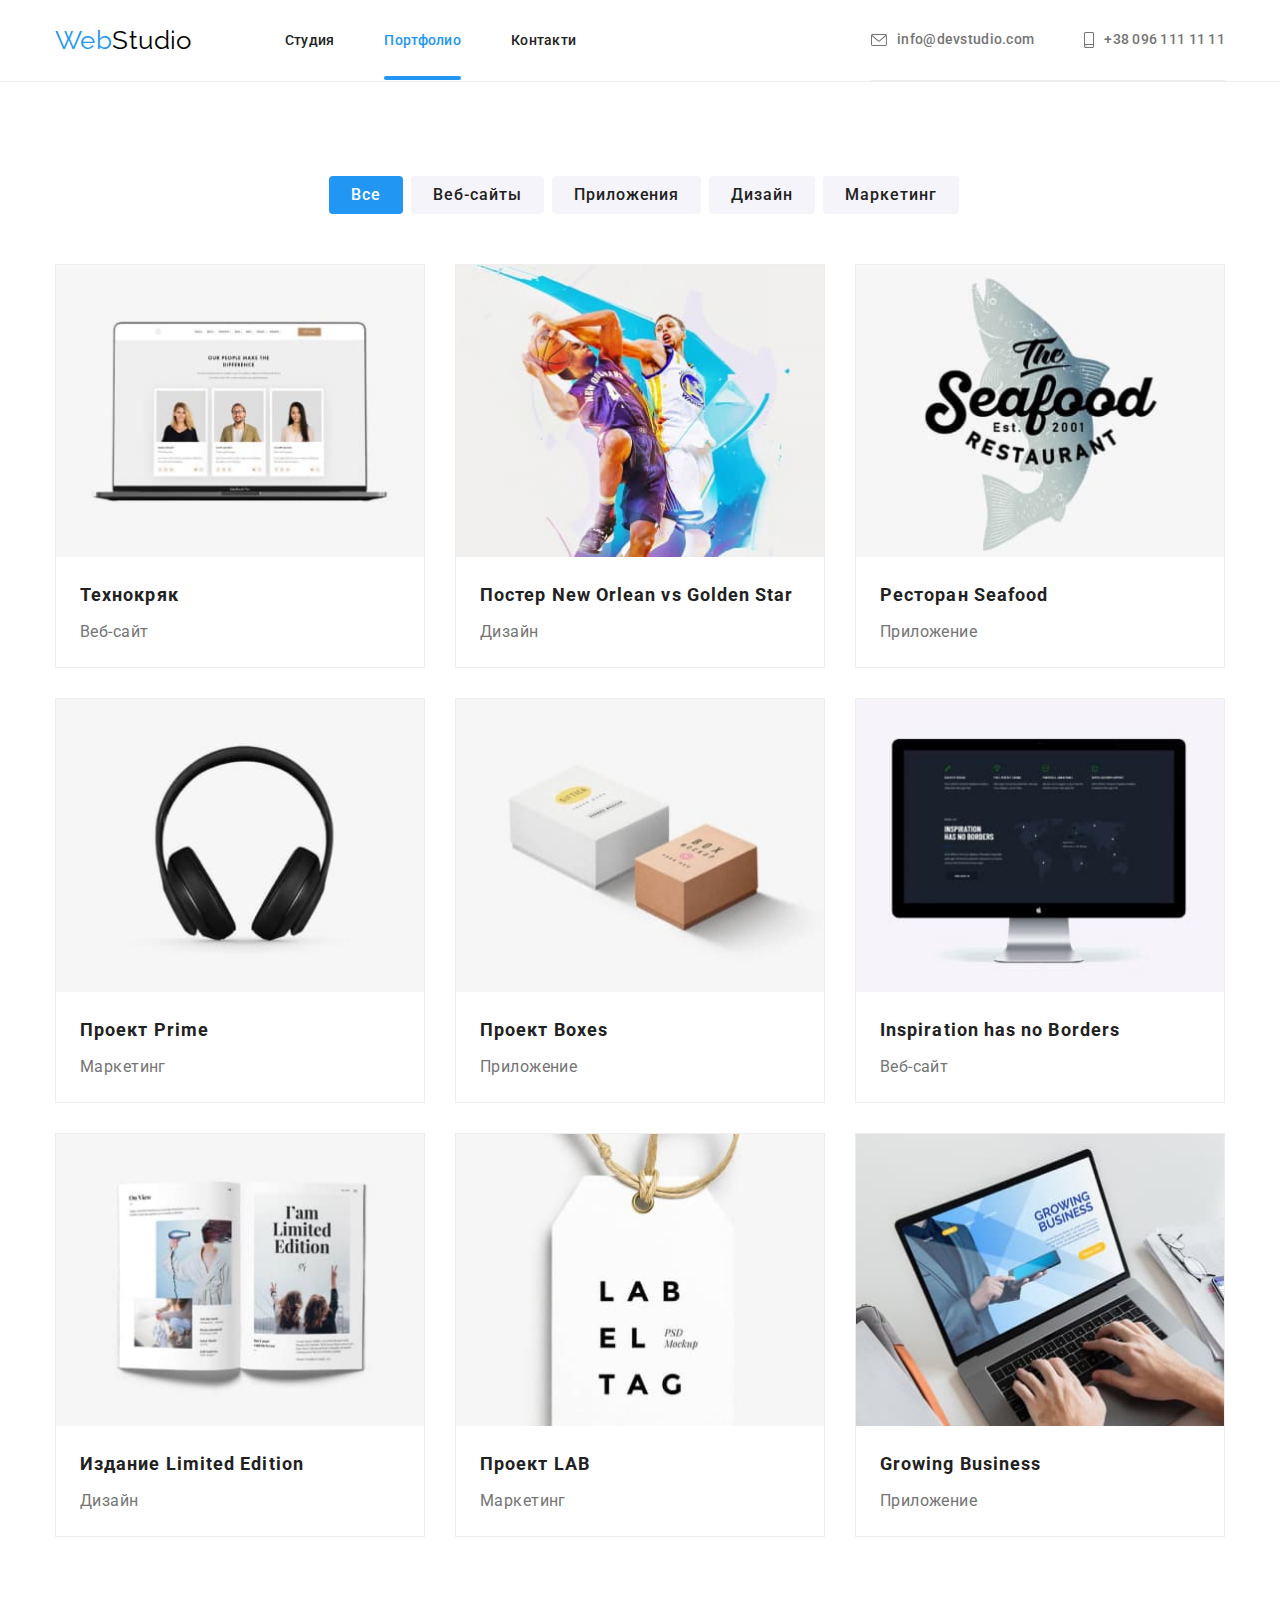
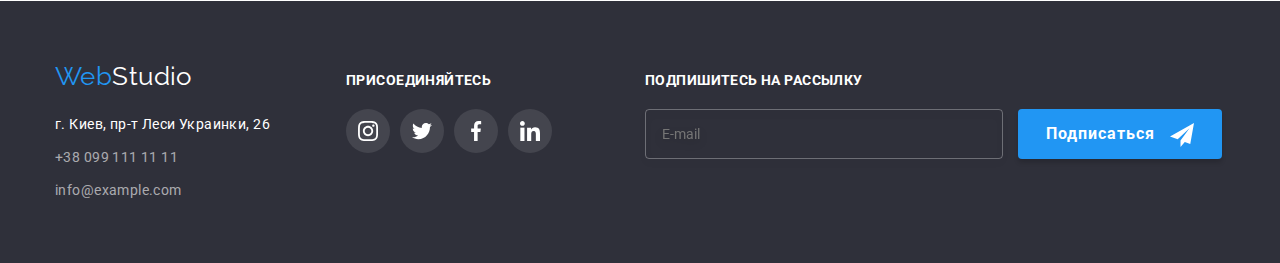
==== commit e1615b5d: "без картинок" ====
--- a/portfolio.html
+++ b/portfolio.html
@@ -17,7 +17,7 @@
     <title>Portfolio</title>
   </head>
   <body>
-    <!-- <header class="header">
+    <header class="header">
       <div class="container header-cont">
         <a href="./index.html" class="header__logo"
           >Web<span class="header__logo-span">Studio</span></a
@@ -52,7 +52,7 @@
           </li>
         </ul>
       </div>
-    </header> -->
+    </header>
     <main>
       <section class="section portfolio">
         <div class="container">
--- a/css/main.min.css
+++ b/css/main.min.css
@@ -1,2 +1,2 @@
-:root{--primary-text-color: #757575;--hero-bg-color: #c4c4c4;--title-text-color: #212121;--accent-color: #2196f3;--secondary-text-color: #ffffff;--secondary-bg-color: #f5f4fa;--darck-bg-color: #2f303a;--icon-color: #afb1b8;--darck-text-color: #000000;--address-link-color: rgba(255, 255, 255, 0.6);--join-us-bg-color: rgba(255, 255, 255, 0.1);--pf-overlay-color: rgba(33, 150, 243, 0.9);--backdrop-bg-color: rgba(0, 0, 0, 0.2);--placeholder-color: rgba(117, 117, 117, 0.5);--main-font: "Roboto", sans-serif;--logo-font: "Raleway", sans-serif}.header__logo,.footer__logo{padding-top:24px;padding-bottom:24px;font-family:var(--logo-font);font-size:26px;line-height:1.19;color:var(--accent-color);text-decoration:none}@media screen and (min-width: 768px){.header__logo,.footer__logo{margin-right:88px}}@media screen and (min-width: 1200px){.header__logo,.footer__logo{margin-right:93px}}html{box-sizing:border-box}*,* ::before,* ::after{box-sizing:inherit}body{background:var(--white-color);color:var(--primary-text-color);font-family:var(--main-font);font-size:14px;line-height:1.71;letter-spacing:0.03em;margin:0}ul{list-style:none}button{cursor:pointer}h1,h2,h3,h4,h5,h6,p,ul{margin:0}img{display:block;max-width:100%;height:auto}.hidden{visibility:hidden;height:0}.visually-hidden{position:absolute;width:1px;height:1px;margin:-1px;border:0;padding:0;white-space:nowrap;clip-path:inset(100%);clip:rect(0 0 0 0);overflow:hidden}.is-hidden{opacity:0;visibility:hidden;pointer-events:none}.container{width:100%;padding-right:15px;padding-left:15px;margin-left:auto;margin-right:auto}@media screen and (min-width: 480px){.container{max-width:480px}}@media screen and (min-width: 768px){.container{max-width:768px}}@media screen and (min-width: 1200px){.container{max-width:1200px}}.header{border:1px solid #ececec;border-radius:0;border-top:none;border-left:none;border-right:none}.header-cont{align-items:center;display:flex}@media screen and (min-width: 768px){.nav__list{display:flex;padding-inline-start:0px}}.nav__link{transition:color 250ms cubic-bezier(0.4, 0, 0.2, 1);color:var(--title-text-color);text-decoration:none;font-weight:500;font-size:14px;line-height:1.14;letter-spacing:0.02em}@media screen and (min-width: 768px){.nav__link{display:block;padding-top:32px;padding-bottom:32px;position:relative}}.nav__link:hover,.nav__link:focus{color:var(--accent-color)}.nav__link.current::after{content:"";display:block;width:100%;height:4px;position:absolute;left:0;bottom:0;background:var(--accent-color);border-radius:2px}.nav__link.current{color:var(--accent-color)}@media screen and (min-width: 768px){.nav__item:not(:first-child){margin-left:50px}}.hero{padding-top:200px;padding-bottom:200px;margin-left:auto;margin-right:auto;background:var(--hero-bg-color);color:var(--secondary-text-color);text-align:center;max-width:1600px;height:600px;background-image:linear-gradient(rgba(47,48,58,0.4), rgba(47,48,58,0.4)),url(../images/bg-img/hero-img.jpg);background-repeat:no-repeat;background-position:center}.principles{padding-top:94px;padding-bottom:94px}.principles__list{display:flex;flex-wrap:wrap;padding-inline-start:0px}.principles__item{width:100%;height:auto}.principles__item::before{content:"";display:block;background-size:contain;background-position:center;background-repeat:no-repeat;width:100%;height:120px;background-size:70px;margin-bottom:30px;background-color:var(--secondary-bg-color)}.principles__item--anthena::before{background-image:url(../images/svg/antenna-icon.svg)}.principles__item--clock::before{background-image:url(../images/svg/clock-icon.svg)}.principles__item--diagram::before{background-image:url(../images/svg/diagram-icon.svg)}.principles__item--astronaut::before{background-image:url(../images/svg/astronaut-icon.svg)}@media screen and (min-width: 768px){.principles__item{margin-left:30px;margin-top:30px;flex-basis:calc((100% / 2) - 30px)}}@media screen and (min-width: 1200px){.principles__item{margin-left:30px;margin-top:30px;flex-basis:calc((100% - 30px * 4) / 4)}}@media screen and (min-width: 768px) and (max-width: 1199.98px){.principles__item:nth-child(2n+1){margin-left:0}}@media screen and (min-width: 1200px){.principles__item:first-child{margin-left:0}}.about{padding-top:0;padding-bottom:94px}@media screen and (max-width: 1199px){.about{display:none}}.about__list{padding-inline-start:0px;display:flex}.about__item{position:relative}.about__item:not(:first-child){margin-left:30px}.about__overlay{position:absolute;bottom:0;left:0;background:linear-gradient(rgba(47,48,58,0.8), rgba(47,48,58,0.8));height:70px;width:100%}.team{padding-top:94px;padding-bottom:94px;background-color:var(--secondary-bg-color);font-size:16px;line-height:1.18;text-align:center}.team__list{display:flex;flex-wrap:wrap;padding-inline-start:0px}.team__item{width:100%;height:auto;box-shadow:0px 1px 3px rgba(0,0,0,0.12),0px 1px 1px rgba(0,0,0,0.14),0px 2px 1px rgba(0,0,0,0.2);border-radius:0px 0px 4px 4px}@media screen and (min-width: 768px){.team__item{margin-left:30px;margin-top:30px;flex-basis:calc((100% / 2) - 30px)}}@media screen and (min-width: 1200px){.team__item{margin-left:30px;margin-top:30px;flex-basis:calc((100% - 30px * 4) / 4)}}@media screen and (min-width: 768px) and (max-width: 1199.98px){.team__item:nth-child(2n+1){margin-left:0}}@media screen and (min-width: 1200px){.team__item:first-child{margin-left:0}}.team__label{padding:30px;background-color:var(--secondary-text-color)}.partners{padding-top:94px;padding-bottom:94px}.partners__list{display:flex;justify-content:center;padding-left:0;align-items:center}.partners__item:not(:last-child){margin-right:30px}.partners__link{display:flex;align-items:center;justify-content:center;border:1px solid var(--icon-color);border-radius:4px;box-sizing:border-box;width:170px;height:90px;color:var(--icon-color);transition:color 250ms cubic-bezier(0.4, 0, 0.2, 1),border-color 250ms cubic-bezier(0.4, 0, 0.2, 1)}.partners__link:hover,.partners__link:focus{border-color:var(--accent-color);color:var(--accent-color)}.partners__icon{fill:currentColor}.portfolio{font-size:16px;line-height:1.87;padding-top:94px;padding-bottom:94px}.portfolio__list{display:flex;flex-wrap:wrap;padding-left:0}@media screen and (min-width: 768px){.portfolio__list{margin-right:-30px;margin-bottom:-30px}}.footer{padding-top:60px;padding-bottom:60px;background-color:var(--darck-bg-color)}@media screen and (min-width: 768px) and (max-width: 1199.98px){.footer-cont{display:flex;flex-direction:column;justify-content:center}}@media screen and (min-width: 1200px){.footer-cont{display:flex;align-items:baseline}}@media screen and (min-width: 768px) and (max-width: 1199.98px){.footer__address-block{display:flex;flex-wrap:wrap;margin-left:auto;margin-right:auto;margin-bottom:60px}}@media screen and (min-width: 1200px){.footer__address-block{display:flex;align-items:baseline}}.header__logo-span{color:var(--darck-text-color)}.footer__logo{margin-right:0;padding-top:0px;padding-bottom:0px}@media screen and (max-width: 1199.98px){.footer__logo{display:flex;justify-content:center}}.footer__logo-span{color:var(--secondary-text-color)}@media screen and (min-width: 1200px){.contacts{display:flex;margin-left:auto;padding-inline-start:0px}}.contacts__link{display:flex;align-items:center;transition:color 250ms cubic-bezier(0.4, 0, 0.2, 1);color:var(--primary-text-color);text-decoration:none;font-weight:500;font-size:14px;line-height:1.14;letter-spacing:0.02em}@media screen and (min-width: 1200px){.contacts__link{padding-top:32px;padding-bottom:32px}}.contacts__link:hover,.contacts__link:focus{color:var(--accent-color)}@media screen and (min-width: 1200px){.contacts__item:not(:first-child){margin-left:50px}}@media screen and (min-width: 768px) and (max-width: 1199.98px){.contacts__item:not(:last-child){margin-bottom:10px}}.contacts__icon{object-position:bottom;margin-right:10px;fill:currentColor}.button,.subscribe__button,.filter-list__button{margin-left:auto;margin-right:auto;border:none;border-radius:4px;overflow:hidden;box-shadow:0px 4px 4px rgba(0,0,0,0.15);padding:10px 32px;background-color:var(--accent-color);font-size:16px;line-height:1.87;font-weight:bold;text-align:center;letter-spacing:0.06em;color:var(--secondary-text-color)}.subscribe__button{display:inline-block;align-items:center;justify-content:center;padding:10px 28px}.button__icon--send{width:24px;height:24px;margin-left:10px;vertical-align:middle}.filter-list__button{box-shadow:none;padding:6px 22px;color:var(--title-text-color);background:var(--secondary-bg-color);font-weight:500;line-height:1.62;transition:background 250ms cubic-bezier(0.4, 0, 0.2, 1),color 250ms cubic-bezier(0.4, 0, 0.2, 1),box-shadow 250ms cubic-bezier(0.4, 0, 0.2, 1)}.filter-list__button:hover,.filter-list__button:focus{background-color:var(--accent-color);color:var(--secondary-text-color);box-shadow:0px 3px 1px rgba(0,0,0,0.1),0px 1px 2px rgba(0,0,0,0.08),0px 2px 2px rgba(0,0,0,0.12)}.filter-list__button--defolt{background-color:var(--accent-color);color:var(--secondary-text-color)}.modal__button{display:flex;align-items:center;justify-content:center;position:absolute;top:8px;right:8px;width:30px;height:30px;background:var(--secondary-text-color);color:var(--darck-text-color);border:1px solid rgba(0,0,0,0.1);border-radius:50%;transition:color 250ms cubic-bezier(0.4, 0, 0.2, 1)}.modal__button:hover,.modal__button:focus{color:var(--accent-color)}.social-media{display:inline-flex;padding-left:0;margin-top:10px}.social-media__item:not(:last-child){margin-right:10px}.social-media__link{display:flex;align-items:center;justify-content:center;width:44px;height:44px;border-radius:50%;color:var(--icon-color);transition:background-color 250ms cubic-bezier(0.4, 0, 0.2, 1),color 250ms cubic-bezier(0.4, 0, 0.2, 1)}.social-media__link:hover,.social-media__link:focus{background-color:var(--accent-color);color:var(--secondary-text-color)}.social-media__icons{width:20px;height:20px;fill:currentColor}.join-us__social-media{padding-left:0}.hero__title{width:696px;margin-left:auto;margin-right:auto;margin-bottom:30px;font-weight:900;font-size:44px;line-height:1.36;letter-spacing:0.06em;text-transform:uppercase}.section__title{margin-bottom:50px;color:var(--title-text-color);font-size:36px;line-height:1.16;text-align:center}.principles__title{margin-bottom:10px;font-size:14px;line-height:1.14;text-transform:uppercase;text-align:left}.modal__title{margin-bottom:12px;font-weight:bold;font-size:20px;line-height:1.15;letter-spacing:0.03em;text-align:center;color:var(--title-text-color)}.about__img-title{padding-top:27px;padding-bottom:27px;font-weight:bold;font-size:14px;line-height:16px;text-align:center;letter-spacing:0.03em;text-transform:uppercase;color:var(--secondary-text-color)}.team__title{margin-bottom:10px;font-weight:500;font-size:16px;line-height:1.18}.flex-element__title{margin-bottom:4px;text-align:left;font-size:18px;line-height:2;letter-spacing:0.06em;font-style:normal;text-decoration:none;color:var(--title-text-color)}.filter-list{display:flex;flex-wrap:wrap;padding-left:0px;margin-bottom:40px}@media screen and (min-width: 768px){.filter-list{margin-bottom:50px;justify-content:center}}.filter-list__item{margin-left:8px;margin-bottom:15px}@media screen and (min-width: 768px){.filter-list__item{margin-bottom:0px}}.flex-element{width:100%;border:1px solid #eee;border-radius:0}@media screen and (min-width: 768px) and (max-width: 1199.98px){.flex-element{margin-left:30px;margin-top:30px;flex-basis:calc((100% / 2) - 30px)}}@media screen and (min-width: 1200px){.flex-element{margin-right:30px;margin-bottom:30px;flex-basis:calc((100% / 3) - 30px)}}@media screen and (min-width: 768px) and (max-width: 1199.98px){.flex-element:nth-child(2n+1){margin-left:0}}@media screen and (min-width: 1200px){.flex-element:nth-child(3n){margin-right:0px}}@media screen and (min-width: 1200px){.flex-element:nth-last-child(-n+3){margin-bottom:0px}}.flex-element__link{display:block;position:relative;transition:box-shadow 250ms cubic-bezier(0.4, 0, 0.2, 1);font-style:normal;text-decoration:none;color:var(--primary-text-color)}.flex-element__link:hover,.flex-element__link:focus{box-shadow:0px 1px 1px rgba(0,0,0,0.12),0px 4px 4px rgba(0,0,0,0.06),1px 4px 6px rgba(0,0,0,0.16)}.flex-element__label{padding:20px 24px}.flex-element__overlay{position:relative;overflow:hidden}.flex-element__text-overlay{display:block;position:absolute;opacity:0;top:0;left:0;transform:translateY(100%);transition:transform 250ms ease;width:100%;height:294px;padding:63px 24px;font-size:18px;line-height:1.56;letter-spacing:0.03em;color:var(--secondary-text-color);background-color:var(--pf-overlay-color)}.flex-element__link:hover .flex-element__text-overlay,.flex-element__link:focus .flex-element__text-overlay{opacity:1;transform:translateY(0)}.address__list{display:flex;flex-direction:column;align-items:left;padding-left:0;margin-top:20px}@media screen and (max-width: 1199.98px){.address__list{align-items:center;margin-bottom:60px}}.address__item{margin-bottom:9px}.address__item:last-child{margin-bottom:0px}.address__link{color:var(--address-link-color);font-style:normal;text-decoration:none;transition:color 250ms cubic-bezier(0.4, 0, 0.2, 1)}.address__link--office{color:var(--secondary-text-color)}.address__link:hover,.address__link:focus{color:var(--accent-color)}.join-us{padding-left:0;text-align:center;margin-bottom:60px}@media screen and (min-width: 768px) and (max-width: 1199.98px){.join-us{margin-left:165px}}@media screen and (min-width: 1200px){.join-us{margin-left:76px;text-align:start;margin-bottom:0px}}.join-us__label{text-align:center;justify-content:center;margin-bottom:10px;font-weight:bold;font-size:14px;line-height:1.14;text-transform:uppercase;font-style:normal;color:var(--secondary-text-color)}@media screen and (min-width: 1200px){.join-us__label{text-align:start}}.join-us__link{background-color:var(--join-us-bg-color);transition:background-color 250ms cubic-bezier(0.4, 0, 0.2, 1)}.join-us__link:hover,.join-us__link:focus{background-color:var(--accent-color)}.join-us__icon{fill:var(--secondary-text-color);width:20px;height:20px}@media screen and (min-width: 768px) and (max-width: 1199.98px){.subscribe{display:flex;justify-content:center}}@media screen and (min-width: 1200px){.subscribe{display:block;margin-left:93px}}.subscribe__input{height:50px;padding:15px 16px 15px 16px;margin-bottom:20px;background:transparent;border:1px solid rgba(255,255,255,0.3);border-radius:4px;box-sizing:border-box;filter:drop-shadow(0px 4px 4px rgba(0,0,0,0.15));color:var(--secondary-text-color)}@media screen and (min-width: 768px){.subscribe__input{min-width:450px}}@media screen and (min-width: 1200px){.subscribe__input{min-width:358px;margin-bottom:0;margin-right:12px}}.subscribe__input:hover,.subscribe__input:focus-within{border-color:var(--accent-color);outline:none}.subscribe__label{font-weight:bold;font-size:14px;line-height:1.14;text-transform:uppercase;font-style:normal;color:var(--secondary-text-color)}@media screen and (max-width: 1199.98px){.subscribe__label{display:flex;justify-content:center;margin-bottom:20px}}@media screen and (min-width: 1200px){.subscribe__label{margin-left:0;display:flex;justify-content:space-between;align-items:center;padding-left:0;margin-bottom:20px}}@media screen and (max-width: 1199.98px){.subscribe-possition{display:flex;flex-direction:column}}.backdrop{position:fixed;top:0;left:0;width:100%;height:100%;overflow:auto;background-color:var(--backdrop-bg-color);transition:250ms cubic-bezier(0.4, 0, 0.2, 1)}.modal{display:flex;position:absolute;top:50%;left:50%;transform:translate(-50%, -50%);padding:40px;width:100%;max-width:528px;min-height:581px;background-color:var(--secondary-text-color);box-shadow:0px 1px 3px rgba(0,0,0,0.12),0px 1px 1px rgba(0,0,0,0.14),0px 2px 1px rgba(0,0,0,0.2);border-radius:4px}.modal__form{display:flex;flex-direction:column;justify-content:center}.modal__close-icon{object-position:bottom;fill:currentColor;width:18px;height:18px}.modal__icon{fill:var(--title-text-color)}.modal__inputs{position:relative;margin-bottom:10px;color:var(--darck-text-color);transition:color 250ms cubic-bezier(0.4, 0, 0.2, 1)}.modal__inputs:hover,.modal__inputs:focus-within{color:var(--accent-color)}.modal__input{width:448px;height:40px;box-sizing:border-box;padding-left:42px;border:1px solid rgba(33,33,33,0.2);border-radius:4px;transition:border-color 250ms cubic-bezier(0.4, 0, 0.2, 1)}.modal__input:hover,.modal__input:focus-within{border-color:var(--accent-color);outline:none}.modal__label{margin-bottom:4px;font-weight:500;font-size:12px;line-height:1.16;letter-spacing:0.01em;color:var(--primary-text-color)}.modal__icon{fill:currentColor;position:absolute;top:0;left:0;left:15px;top:50%;transform:translatey(-50%)}.modal__name-icon{width:12px;height:12px}.modal__phone-icon{width:13px;height:13px}.modal__mail-icon{width:15px;height:12px}.modal__textarea{padding:12px 16px;resize:none;width:448px;height:120px}.modal__textarea::placeholder{font-size:14px;line-height:16px;letter-spacing:0.01em;color:var(--placeholder-color)}.checkbox{display:flex;height:24px;margin-bottom:30px;justify-content:center;align-items:baseline;cursor:pointer}.checkbox__label{margin-bottom:30px;color:var(--primary-text-color);cursor:pointer}.checkbox__label::before{content:"";display:inline-block;align-items:baseline;margin-right:8px;width:16px;height:16px;border:1px solid var(--title-text-color);border-radius:3px;transform:translatey(20%)}.checkbox__input:checked+.checkbox__label::before{background-image:url(../images/svg/check.svg);background-repeat:no-repeat;background-position:center;background-size:contain;background-color:var(--accent-color);border-color:var(--accent-color)}.checkbox__input:focus-within+.checkbox__label::before{border:1px solid var(--accent-color);border-radius:2px}.checkbox__link{color:var(--accent-color);transition:border-color 250ms cubic-bezier(0.4, 0, 0.2, 1)}.checkbox__link:hover,.checkbox__link:focus-within{border:1px solid var(--accent-color);border-radius:2px;outline:none}
+:root{--primary-text-color: #757575;--hero-bg-color: #c4c4c4;--title-text-color: #212121;--accent-color: #2196f3;--secondary-text-color: #ffffff;--secondary-bg-color: #f5f4fa;--darck-bg-color: #2f303a;--icon-color: #afb1b8;--darck-text-color: #000000;--line-color: #ececec;--address-link-color: rgba(255, 255, 255, 0.6);--join-us-bg-color: rgba(255, 255, 255, 0.1);--pf-overlay-color: rgba(33, 150, 243, 0.9);--backdrop-bg-color: rgba(0, 0, 0, 0.2);--placeholder-color: rgba(117, 117, 117, 0.5);--main-font: "Roboto", sans-serif;--logo-font: "Raleway", sans-serif}.header__logo,.mobile-menu__logo,.footer__logo{padding-top:24px;padding-bottom:24px;font-family:var(--logo-font);font-size:26px;line-height:1.19;color:var(--accent-color);text-decoration:none}@media screen and (min-width: 768px){.header__logo,.mobile-menu__logo,.footer__logo{margin-right:88px}}@media screen and (min-width: 1200px){.header__logo,.mobile-menu__logo,.footer__logo{margin-right:93px}}html{box-sizing:border-box}*,* ::before,* ::after{box-sizing:inherit}body{background:var(--white-color);color:var(--primary-text-color);font-family:var(--main-font);font-size:14px;line-height:1.71;letter-spacing:0.03em;margin:0}ul{list-style:none}button{cursor:pointer}h1,h2,h3,h4,h5,h6,p,ul{margin:0}img{display:block;max-width:100%;height:auto}.hidden{visibility:hidden;height:0}.visually-hidden{position:absolute;width:1px;height:1px;margin:-1px;border:0;padding:0;white-space:nowrap;clip-path:inset(100%);clip:rect(0 0 0 0);overflow:hidden}.is-hidden{opacity:0;visibility:hidden;pointer-events:none}.container{width:100%;padding-right:15px;padding-left:15px;margin-left:auto;margin-right:auto}@media screen and (min-width: 480px){.container{max-width:480px}}@media screen and (min-width: 768px){.container{max-width:768px}}@media screen and (min-width: 1200px){.container{max-width:1200px}}.header{border:1px solid var(--line-color);border-radius:0;border-top:none;border-left:none;border-right:none}.header-cont{align-items:center;display:flex}@media screen and (max-width: 767.98px){.header-cont{display:none}}@media screen and (min-width: 768px){.nav__list{display:flex;padding-inline-start:0px}}.nav__link{transition:color 250ms cubic-bezier(0.4, 0, 0.2, 1);color:var(--title-text-color);text-decoration:none;font-weight:500;font-size:14px;line-height:1.14;letter-spacing:0.02em}@media screen and (min-width: 768px){.nav__link{display:block;padding-top:32px;padding-bottom:32px;position:relative}}.nav__link:hover,.nav__link:focus{color:var(--accent-color)}.nav__link.current::after{content:"";display:block;width:100%;height:4px;position:absolute;left:0;bottom:0;background:var(--accent-color);border-radius:2px}.nav__link.current{color:var(--accent-color)}@media screen and (min-width: 768px){.nav__item:not(:first-child){margin-left:50px}}.hero{max-width:100%;margin-left:auto;margin-right:auto;height:400px;padding-top:118px;padding-bottom:118px;background:var(--hero-bg-color);color:var(--secondary-text-color);text-align:center;background-image:linear-gradient(rgba(47,48,58,0.4), rgba(47,48,58,0.4)),url(../images/bg-img/hero-img.jpg);background-repeat:no-repeat;background-position:center}@media screen and (min-width: 1200px){.hero{height:600px;padding-top:200px;padding-bottom:200px}}.principles{padding-top:60px;padding-bottom:60px}@media screen and (min-width: 1200px){.principles{padding-top:94px;padding-bottom:94px}}.principles__list{display:flex;flex-wrap:wrap;padding-inline-start:0px}.principles__item{width:100%;height:auto;margin-bottom:30px}.principles__item::before{content:"";display:block;background-size:contain;background-position:center;background-repeat:no-repeat;width:100%;height:120px;background-size:70px;margin-bottom:30px;background-color:var(--secondary-bg-color)}.principles__item--anthena::before{background-image:url(../images/svg/antenna-icon.svg)}.principles__item--clock::before{background-image:url(../images/svg/clock-icon.svg)}.principles__item--diagram::before{background-image:url(../images/svg/diagram-icon.svg)}.principles__item--astronaut::before{background-image:url(../images/svg/astronaut-icon.svg)}@media screen and (min-width: 768px){.principles__item{margin-left:30px;flex-basis:calc((100% / 2) - 30px)}}@media screen and (min-width: 1200px){.principles__item{flex-basis:calc((100% - 30px * 4) / 4);margin-bottom:0px}}@media screen and (min-width: 768px) and (max-width: 1199.98px){.principles__item:nth-child(2n+1){margin-left:0}}@media screen and (min-width: 1200px){.principles__item:first-child{margin-left:0}}.about{padding-top:0;padding-bottom:60px}@media screen and (min-width: 1200px){.about{padding-bottom:94px}}@media screen and (max-width: 1199px){.about{display:none}}.about__list{padding-inline-start:0px;display:flex}.about__item{position:relative}.about__item:not(:first-child){margin-left:30px}.about__overlay{position:absolute;bottom:0;left:0;background:linear-gradient(rgba(47,48,58,0.8), rgba(47,48,58,0.8));height:70px;width:100%}.team{padding-top:60px;padding-bottom:60px;background-color:var(--secondary-bg-color);font-size:16px;line-height:1.18;text-align:center}@media screen and (min-width: 1200px){.team{padding-top:94px;padding-bottom:94px}}.team__list{display:flex;flex-wrap:wrap;padding-inline-start:0px}.team__item{width:100%;height:auto;box-shadow:0px 1px 3px rgba(0,0,0,0.12),0px 1px 1px rgba(0,0,0,0.14),0px 2px 1px rgba(0,0,0,0.2);border-radius:0px 0px 4px 4px}@media screen and (min-width: 768px){.team__item{margin-left:30px;margin-top:30px;flex-basis:calc((100% / 2) - 30px)}}@media screen and (min-width: 1200px){.team__item{margin-left:30px;margin-top:30px;flex-basis:calc((100% - 30px * 4) / 4)}}@media screen and (min-width: 768px) and (max-width: 1199.98px){.team__item:nth-child(2n+1){margin-left:0}}@media screen and (min-width: 1200px){.team__item:first-child{margin-left:0}}.team__label{padding:30px;background-color:var(--secondary-text-color)}.partners{padding-top:60px;padding-bottom:60px}@media screen and (min-width: 1200px){.partners{padding-top:94px;padding-bottom:94px}}.partners__list{display:flex;padding-left:0}@media screen and (max-width: 1199.98px){.partners__list{flex-wrap:wrap;align-items:center;justify-content:center}}.partners__item:nth-child(2n+1){margin-left:0}@media screen and (max-width: 767.98px){.partners__item{margin-bottom:30px;flex-basis:calc((100% / 2) - 60px)}}@media screen and (min-width: 768px) and (max-width: 1199.98px){.partners__item{flex-basis:calc((100% / 3) - 60px);margin-bottom:30px}}@media screen and (min-width: 376px) and (max-width: 767.98px){.partners__item:nth-child(2n+1){margin-right:30px}}@media screen and (min-width: 1200px){.partners__item:not(:first-child){margin-left:30px}}.partners__link{display:flex;align-items:center;justify-content:center;border:1px solid var(--icon-color);border-radius:4px;box-sizing:border-box;width:170px;height:90px;color:var(--icon-color);transition:color 250ms cubic-bezier(0.4, 0, 0.2, 1),border-color 250ms cubic-bezier(0.4, 0, 0.2, 1)}.partners__link:hover,.partners__link:focus{border-color:var(--accent-color);color:var(--accent-color)}.partners__icon{fill:currentColor}.portfolio{font-size:16px;line-height:1.87;padding-top:60px;padding-bottom:60px}@media screen and (min-width: 1200px){.portfolio{padding-top:94px;padding-bottom:94px}}.portfolio__list{display:flex;flex-wrap:wrap;padding-left:0}@media screen and (min-width: 768px){.portfolio__list{margin-right:-30px;margin-bottom:-30px}}.footer{padding-top:60px;padding-bottom:60px;background-color:var(--darck-bg-color)}@media screen and (min-width: 768px) and (max-width: 1199.98px){.footer-cont{display:flex;flex-direction:column;justify-content:center}}@media screen and (min-width: 1200px){.footer-cont{display:flex;align-items:baseline}}@media screen and (min-width: 768px) and (max-width: 1199.98px){.footer__address-block{display:flex;flex-wrap:wrap;margin-left:auto;margin-right:auto;margin-bottom:60px}}@media screen and (min-width: 1200px){.footer__address-block{display:flex;align-items:baseline}}.header__logo-span{color:var(--darck-text-color)}.mobile-menu__logo{margin-right:0px;padding-bottom:0px;padding-top:0px}.footer__logo{margin-right:0;padding-top:0px;padding-bottom:0px}@media screen and (max-width: 1199.98px){.footer__logo{display:flex;justify-content:center}}.footer__logo-span{color:var(--secondary-text-color)}.contacts{border:1px solid #ececec;border-radius:0;border-top:none;border-left:none;border-right:none}@media screen and (max-width: 767.98px){.contacts{display:none}}@media screen and (min-width: 1200px){.contacts{display:flex;margin-left:auto;padding-inline-start:0px}}.contacts__link{display:flex;align-items:center;transition:color 250ms cubic-bezier(0.4, 0, 0.2, 1);color:var(--primary-text-color);text-decoration:none;font-weight:500;font-size:14px;line-height:1.14;letter-spacing:0.02em}@media screen and (min-width: 1200px){.contacts__link{padding-top:32px;padding-bottom:32px}}.contacts__link:hover,.contacts__link:focus{color:var(--accent-color)}@media screen and (min-width: 1200px){.contacts__item:not(:first-child){margin-left:50px}}@media screen and (min-width: 768px) and (max-width: 1199.98px){.contacts__item:not(:last-child){margin-bottom:10px}}.contacts__icon{object-position:bottom;margin-right:10px;fill:currentColor}.button,.subscribe__button,.filter-list__button{margin-left:auto;margin-right:auto;border:none;border-radius:4px;overflow:hidden;box-shadow:0px 4px 4px rgba(0,0,0,0.15);padding:10px 32px;background-color:var(--accent-color);font-size:16px;line-height:1.87;font-weight:bold;text-align:center;letter-spacing:0.06em;color:var(--secondary-text-color)}.subscribe__button{display:inline-block;align-items:center;justify-content:center;padding:10px 28px}.button__icon--send{width:24px;height:24px;margin-left:10px;vertical-align:middle}.filter-list__button{box-shadow:none;padding:6px 22px;color:var(--title-text-color);background:var(--secondary-bg-color);font-weight:500;line-height:1.62;transition:background 250ms cubic-bezier(0.4, 0, 0.2, 1),color 250ms cubic-bezier(0.4, 0, 0.2, 1),box-shadow 250ms cubic-bezier(0.4, 0, 0.2, 1)}.filter-list__button:hover,.filter-list__button:focus{background-color:var(--accent-color);color:var(--secondary-text-color);box-shadow:0px 3px 1px rgba(0,0,0,0.1),0px 1px 2px rgba(0,0,0,0.08),0px 2px 2px rgba(0,0,0,0.12)}.filter-list__button--defolt{background-color:var(--accent-color);color:var(--secondary-text-color)}.modal__button{display:flex;align-items:center;justify-content:center;position:absolute;top:8px;right:8px;width:30px;height:30px;background:var(--secondary-text-color);color:var(--darck-text-color);border:1px solid rgba(0,0,0,0.1);border-radius:50%;transition:color 250ms cubic-bezier(0.4, 0, 0.2, 1)}.modal__button:hover,.modal__button:focus{color:var(--accent-color)}.modal__close-icon{object-position:bottom;fill:currentColor;width:18px;height:18px}.modal__icon{fill:var(--title-text-color)}.mobile-menu{position:fixed;top:0;width:100%;z-index:99}@media screen and (min-width: 768px){.mobile-menu{display:none;overflow-y:auto}}.mobile-menu-btn{display:inline-flex;margin-left:auto;padding:0;border:none;background-color:transparent;color:var(--darck-text-color)}.mobile-menu-btn:hover,.mobile-menu-btn:focus{color:var(--accent-color)}@media screen and (min-width: 768px){.mobile-menu-btn{display:none}}.mobile-menu-btn__open-icon{width:24px;height:16px;fill:currentColor;display:block}.mobile-menu-btn__close-icon{width:18.67px;height:18.67px;fill:currentColor}.mobile-menu-btn__close-icon{display:none}.is-open .mobile-menu-btn__close-icon{display:block}.is-open .mobile-menu-btn__open-icon{display:none}.mobile-menu__svg{padding:12px 8px}.mobile-menu__main-panel{display:inline-flex;width:100%;z-index:99;padding:15px;background-color:#ffffff;border:1px solid var(--line-color);border-radius:0;border-top:none;border-left:none;border-right:none}.mobile-menu__panel{padding:60px 100px;opacity:0;z-index:99;background-color:#ffffff}.mobile-menu__panel.is-open{opacity:1}.mobile-menu__nav-list{margin-bottom:60px;padding-left:0}.mobile-menu__link{display:block;padding-top:40px;width:fit-content;position:relative;text-decoration:none;font-weight:500;letter-spacing:0.02em;font-size:18px;line-height:1.16;margin-left:auto;margin-right:auto;color:var(--primary-text-color);transition:color 250ms cubic-bezier(0.4, 0, 0.2, 1)}.mobile-menu__link:hover,.mobile-menu__link:focus{color:var(--accent-color)}.mobile-menu__link.current::after{content:"";display:block;width:100%;height:4px;position:absolute;left:0;bottom:0;background:var(--accent-color);border-radius:2px;text-align:center}.mobile-menu__link.current{color:var(--accent-color);padding-bottom:8px}.mobile-menu__contacts{display:flex;flex-direction:column;padding-left:0;text-align:center}.contacts__menu-item:not(:last-child){margin-bottom:16px}.contacts__menu-link{padding-top:16px;padding-bottom:16px;transition:color 250ms cubic-bezier(0.4, 0, 0.2, 1);color:var(--primary-text-color);text-decoration:none;font-weight:500;font-size:18px;line-height:1.16;letter-spacing:0.02em}.contacts__menu-link:hover,.contacts__menu-link:focus{color:var(--accent-color)}.social-media{display:inline-flex;padding-left:0;margin-top:10px}.social-media__item:not(:last-child){margin-right:10px}.social-media__link{display:flex;align-items:center;justify-content:center;width:44px;height:44px;border-radius:50%;color:var(--icon-color);transition:background-color 250ms cubic-bezier(0.4, 0, 0.2, 1),color 250ms cubic-bezier(0.4, 0, 0.2, 1)}.social-media__link:hover,.social-media__link:focus{background-color:var(--accent-color);color:var(--secondary-text-color)}.social-media__icons{width:20px;height:20px;fill:currentColor}.join-us__social-media{padding-left:0}.hero__title{margin-left:auto;margin-right:auto;margin-bottom:30px;font-weight:900;font-size:26px;line-height:1.62;letter-spacing:0.06em;text-transform:uppercase}@media screen and (min-width: 768px){.hero__title{width:360px}}@media screen and (min-width: 1200px){.hero__title{line-height:1.36;font-size:44px;width:696px}}.section__title{margin-bottom:50px;color:var(--title-text-color);font-size:28px;line-height:1.17;text-align:center}@media screen and (min-width: 1200px){.section__title{font-size:36px;line-height:1.16}}.principles__title{margin-bottom:10px;font-size:14px;line-height:1.14;text-transform:uppercase;text-align:left}@media screen and (max-width: 767.98px){.principles__title{text-align:center}}.modal__title{margin-bottom:12px;font-weight:bold;font-size:20px;line-height:1.15;letter-spacing:0.03em;text-align:center;color:var(--title-text-color)}.about__img-title{padding-top:27px;padding-bottom:27px;font-weight:bold;font-size:14px;line-height:16px;text-align:center;letter-spacing:0.03em;text-transform:uppercase;color:var(--secondary-text-color)}.team__title{margin-bottom:10px;font-weight:500;font-size:16px;line-height:1.18}.flex-element__title{margin-bottom:4px;text-align:left;font-size:18px;line-height:2;letter-spacing:0.06em;font-style:normal;text-decoration:none;color:var(--title-text-color)}.filter-list{display:flex;flex-wrap:wrap;padding-left:0px;margin-bottom:40px}@media screen and (min-width: 768px){.filter-list{margin-bottom:50px;justify-content:center}}.filter-list__item{margin-left:8px;margin-bottom:15px}@media screen and (min-width: 768px){.filter-list__item{margin-bottom:0px}}.flex-element{width:100%;border:1px solid #eee;border-radius:0}@media screen and (min-width: 768px) and (max-width: 1199.98px){.flex-element{margin-left:30px;margin-top:30px;flex-basis:calc((100% / 2) - 30px)}}@media screen and (min-width: 1200px){.flex-element{margin-right:30px;margin-bottom:30px;flex-basis:calc((100% / 3) - 30px)}}@media screen and (min-width: 768px) and (max-width: 1199.98px){.flex-element:nth-child(2n+1){margin-left:0}}@media screen and (min-width: 1200px){.flex-element:nth-child(3n){margin-right:0px}}@media screen and (min-width: 1200px){.flex-element:nth-last-child(-n+3){margin-bottom:0px}}.flex-element__link{display:block;position:relative;transition:box-shadow 250ms cubic-bezier(0.4, 0, 0.2, 1);font-style:normal;text-decoration:none;color:var(--primary-text-color)}.flex-element__link:hover,.flex-element__link:focus{box-shadow:0px 1px 1px rgba(0,0,0,0.12),0px 4px 4px rgba(0,0,0,0.06),1px 4px 6px rgba(0,0,0,0.16)}.flex-element__label{padding:20px 24px}.flex-element__overlay{position:relative;overflow:hidden}.flex-element__text-overlay{display:block;position:absolute;opacity:0;top:0;left:0;transform:translateY(100%);transition:transform 250ms ease;width:100%;height:294px;padding:63px 24px;font-size:18px;line-height:1.56;letter-spacing:0.03em;color:var(--secondary-text-color);background-color:var(--pf-overlay-color)}.flex-element__link:hover .flex-element__text-overlay,.flex-element__link:focus .flex-element__text-overlay{opacity:1;transform:translateY(0)}.address__list{display:flex;flex-direction:column;align-items:left;padding-left:0;margin-top:20px}@media screen and (max-width: 1199.98px){.address__list{align-items:center;margin-bottom:60px}}.address__item{margin-bottom:9px}.address__item:last-child{margin-bottom:0px}.address__link{color:var(--address-link-color);font-style:normal;text-decoration:none;transition:color 250ms cubic-bezier(0.4, 0, 0.2, 1)}.address__link--office{color:var(--secondary-text-color)}.address__link:hover,.address__link:focus{color:var(--accent-color)}.join-us{padding-left:0;text-align:center;margin-bottom:60px}@media screen and (min-width: 768px) and (max-width: 1199.98px){.join-us{margin-left:165px}}@media screen and (min-width: 1200px){.join-us{margin-left:76px;text-align:start;margin-bottom:0px}}.join-us__label{text-align:center;justify-content:center;margin-bottom:10px;font-weight:bold;font-size:14px;line-height:1.14;text-transform:uppercase;font-style:normal;color:var(--secondary-text-color)}@media screen and (min-width: 1200px){.join-us__label{text-align:start}}.join-us__link{background-color:var(--join-us-bg-color);transition:background-color 250ms cubic-bezier(0.4, 0, 0.2, 1)}.join-us__link:hover,.join-us__link:focus{background-color:var(--accent-color)}.join-us__icon{fill:var(--secondary-text-color);width:20px;height:20px}@media screen and (min-width: 768px) and (max-width: 1199.98px){.subscribe{display:flex;justify-content:center}}@media screen and (min-width: 1200px){.subscribe{display:block;margin-left:93px}}.subscribe__input{height:50px;padding:15px 16px 15px 16px;margin-bottom:20px;background:transparent;border:1px solid rgba(255,255,255,0.3);border-radius:4px;box-sizing:border-box;filter:drop-shadow(0px 4px 4px rgba(0,0,0,0.15));color:var(--secondary-text-color)}@media screen and (min-width: 768px){.subscribe__input{min-width:450px}}@media screen and (min-width: 1200px){.subscribe__input{min-width:358px;margin-bottom:0;margin-right:12px}}.subscribe__input:hover,.subscribe__input:focus-within{border-color:var(--accent-color);outline:none}.subscribe__label{font-weight:bold;font-size:14px;line-height:1.14;text-transform:uppercase;font-style:normal;color:var(--secondary-text-color)}@media screen and (max-width: 1199.98px){.subscribe__label{display:flex;justify-content:center;margin-bottom:20px}}@media screen and (min-width: 1200px){.subscribe__label{margin-left:0;display:flex;justify-content:space-between;align-items:center;padding-left:0;margin-bottom:20px}}@media screen and (max-width: 1199.98px){.subscribe-possition{display:flex;flex-direction:column}}.backdrop{position:fixed;top:0;left:0;width:100%;height:100%;overflow:auto;background-color:var(--backdrop-bg-color);transition:250ms cubic-bezier(0.4, 0, 0.2, 1)}.modal{display:flex;position:absolute;top:50%;left:50%;transform:translate(-50%, -50%);padding:40px;width:100%;max-width:450px;min-height:609px;background-color:var(--secondary-text-color);box-shadow:0px 1px 3px rgba(0,0,0,0.12),0px 1px 1px rgba(0,0,0,0.14),0px 2px 1px rgba(0,0,0,0.2);border-radius:4px}@media screen and (min-width: 1200px){.modal{max-width:528px;min-height:581px}}.modal__form{display:flex;flex-direction:column;justify-content:center}.modal__inputs{position:relative;margin-bottom:10px;color:var(--darck-text-color);transition:color 250ms cubic-bezier(0.4, 0, 0.2, 1)}.modal__inputs:hover,.modal__inputs:focus-within{color:var(--accent-color)}.modal__input{width:370px;height:58px;box-sizing:border-box;padding-left:42px;border:1px solid rgba(33,33,33,0.2);border-radius:4px;transition:border-color 250ms cubic-bezier(0.4, 0, 0.2, 1)}@media screen and (min-width: 1200px){.modal__input{width:448px;height:40px}}.modal__input:hover,.modal__input:focus-within{border-color:var(--accent-color);outline:none}.modal__label{margin-bottom:4px;font-weight:500;font-size:12px;line-height:1.16;letter-spacing:0.01em;color:var(--primary-text-color)}.modal__icon{fill:currentColor;position:absolute;top:0;left:0;left:15px;top:50%;transform:translatey(-50%)}.modal__name-icon{width:12px;height:12px}.modal__phone-icon{width:13px;height:13px}.modal__mail-icon{width:15px;height:12px}.modal__textarea{padding:12px 16px;resize:none;height:120px;width:370px}@media screen and (min-width: 1200px){.modal__textarea{width:448px}}.modal__textarea::placeholder{font-size:14px;line-height:16px;letter-spacing:0.01em;color:var(--placeholder-color)}.checkbox{display:flex;height:24px;margin-bottom:30px;justify-content:center;align-items:baseline;cursor:pointer}.checkbox__label{margin-bottom:30px;color:var(--primary-text-color);cursor:pointer}.checkbox__label::before{content:"";display:inline-block;align-items:baseline;margin-right:8px;width:16px;height:16px;border:1px solid var(--title-text-color);border-radius:3px;transform:translatey(20%)}.checkbox__input:checked+.checkbox__label::before{background-image:url(../images/svg/check.svg);background-repeat:no-repeat;background-position:center;background-size:contain;background-color:var(--accent-color);border-color:var(--accent-color)}.checkbox__input:focus-within+.checkbox__label::before{border:1px solid var(--accent-color);border-radius:2px}.checkbox__link{color:var(--accent-color);transition:border-color 250ms cubic-bezier(0.4, 0, 0.2, 1)}.checkbox__link:hover,.checkbox__link:focus-within{border:1px solid var(--accent-color);border-radius:2px;outline:none}
 /*# sourceMappingURL=main.min.css.map */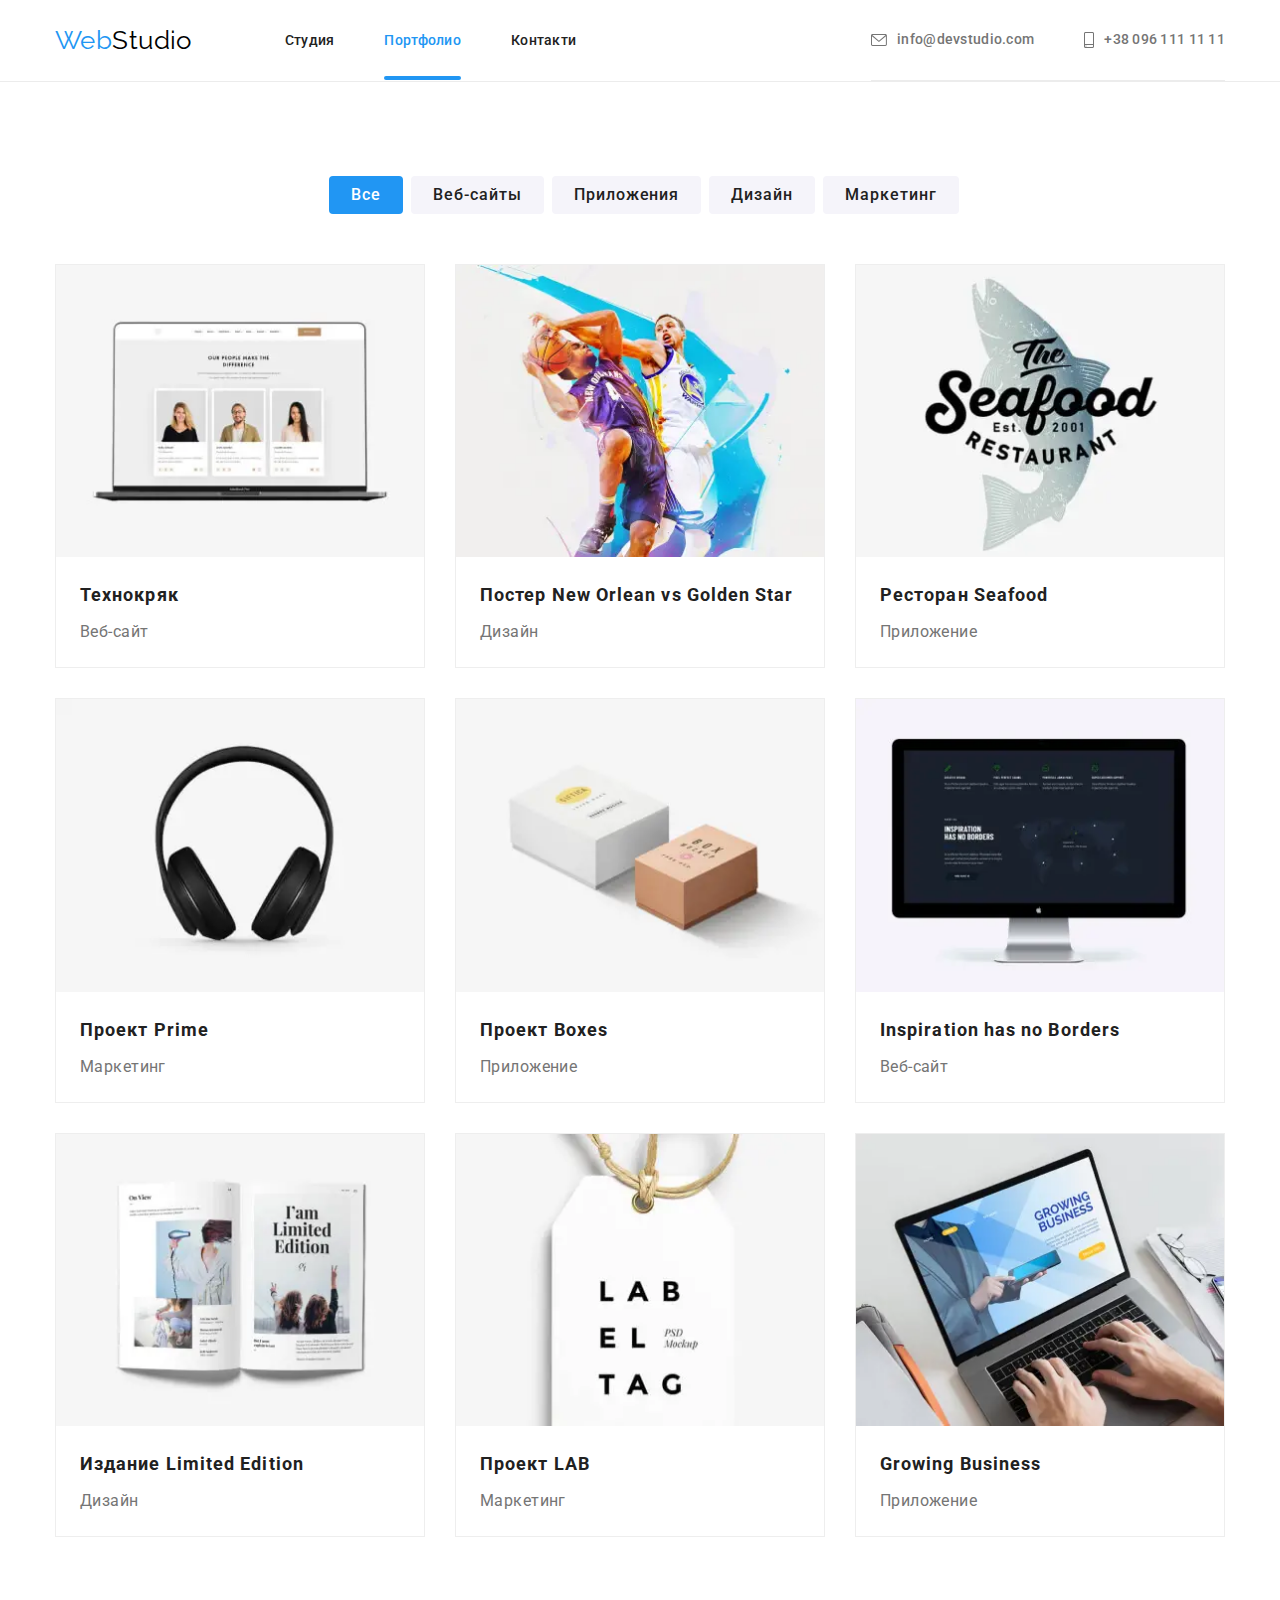
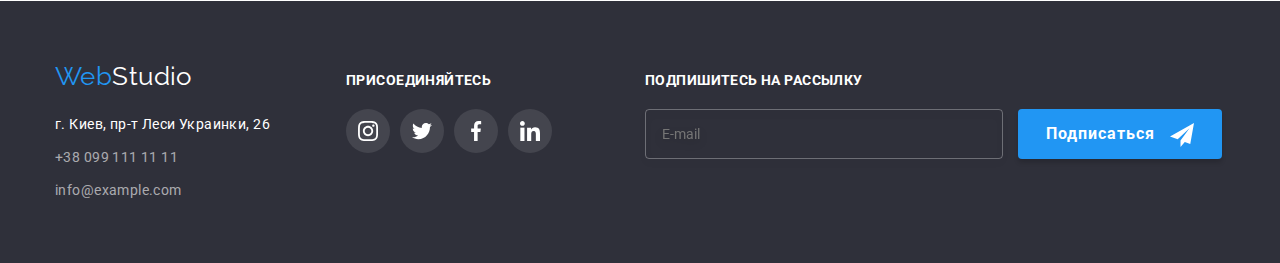
==== commit dc7f040a: "з чутливими фото в портфоліо" ====
--- a/portfolio.html
+++ b/portfolio.html
@@ -53,6 +53,62 @@
         </ul>
       </div>
     </header>
+    <div class="mobile-menu">
+      <div class="mobile-menu__main-panel">
+        <a href="./index.html" class="mobile-menu__logo"
+          >Web<span class="header__logo-span">Studio</span></a
+        >
+        <button class="mobile-menu-btn" data-menu-button>
+          <svg
+            width="40"
+            height="40"
+            aria-label="Перемикач меню"
+            class="mobile-menu__svg"
+          >
+            <use
+              href="./images/svg/symbol-defs.svg#icon-menu"
+              class="mobile-menu-btn__open-icon"
+            ></use>
+            <use
+              href="./images/svg/symbol-defs.svg#icon-close__menu"
+              class="mobile-menu-btn__close-icon"
+            ></use>
+          </svg>
+        </button>
+      </div>
+      <div class="mobile-menu__panel" data-menu>
+        <ul class="mobile-menu__nav-list">
+          <li class="mobile-menu__item">
+            <a href="./index.html" class="mobile-menu__link current">Студия</a>
+          </li>
+          <li class="mobile-menu__item">
+            <a href="./portfolio.html" class="mobile-menu__link">Портфолио</a>
+          </li>
+          <li class="mobile-menu__item">
+            <a href="" class="mobile-menu__link">Контакти</a>
+          </li>
+        </ul>
+
+        <ul class="mobile-menu__contacts">
+          <li class="contacts__menu-item">
+            <a href="mailto:info@devstudio.com" class="contacts__menu-link">
+              <svg class="contacts__icon" width="16" height="12">
+                <use href="./images/svg/symbol-defs.svg#icon-mail"></use>
+              </svg>
+              info@devstudio.com</a
+            >
+          </li>
+          <li class="contacts__menu-item">
+            <a href="tel:+380961111111" class="contacts__menu-link">
+              <svg class="contacts__icon" width="10" height="16">
+                <use href="./images/svg/symbol-defs.svg#icon-phone"></use>
+              </svg>
+              +38 096 111 11 11</a
+            >
+          </li>
+        </ul>
+      </div>
+    </div>
     <main>
       <section class="section portfolio">
         <div class="container">
@@ -89,10 +145,68 @@
             <li class="portfolio__item flex-element">
               <a href="" class="flex-element__link">
                 <div class="flex-element__overlay">
-                  <img
-                    src="images/portfolio/project-1.jpg"
-                    alt="Ноутбук с запущенным веб-сайтом"
-                  />
+                  <picture>
+                    <source
+                      srcset="
+                        ./images/desktop/portfolio/portfolio1.webp    1x,
+                        ./images/desktop/portfolio/portfolio1@2x.webp 2x
+                      "
+                      media="(min-width: 1200px)"
+                      type="image/webp"
+                    />
+
+                    <source
+                      srcset="
+                        ./images/tablet/portfolio/portfolio1.webp    1x,
+                        ./images/tablet/portfolio/portfolio1@2x.webp 2x
+                      "
+                      media="(min-width: 768px)"
+                      type="image/webp"
+                    />
+
+                    <source
+                      srcset="
+                        ./images/mobile/portfolio/portfolio1.webp    1x,
+                        ./images/mobile/portfolio/portfolio1@2x.webp 2x
+                      "
+                      media="(max-width: 767.98px)"
+                      type="image/webp"
+                    />
+
+                    <source
+                      srcset="
+                        ./images/desktop/portfolio/portfolio1.jpg    1x,
+                        ./images/desktop/portfolio/portfolio1@2x.jpg 2x
+                      "
+                      media="(min-width: 1200px)"
+                      type="image/jpeg"
+                    />
+
+                    <source
+                      srcset="
+                        ./images/tablet/portfolio/portfolio1.jpg    1x,
+                        ./images/tablet/portfolio/portfolio1@2x.jpg 2x
+                      "
+                      media="(min-width: 768px)"
+                      type="image/jpeg"
+                    />
+
+                    <source
+                      srcset="
+                        ./images/mobile/portfolio/portfolio1.jpg    1x,
+                        ./images/mobile/portfolio/portfolio1@2x.jpg 2x
+                      "
+                      media="(max-width: 767.98px)"
+                      type="image/jpeg"
+                    />
+
+                    <img
+                      src="./images/mobile/portfolio/portfolio1.jpg"
+                      width="450"
+                      height="404"
+                      alt="Ноутбук с запущенным веб-сайтом"
+                    />
+                  </picture>
 
                   <p class="flex-element__text-overlay">
                     Технокряк это современная площадка распространения
@@ -109,10 +223,68 @@
             <li class="portfolio__item flex-element">
               <a href="" class="flex-element__link">
                 <div class="flex-element__overlay">
-                  <img
-                    src="images/portfolio/project-2.jpg"
-                    alt="Два баскетболиста"
-                  />
+                  <picture>
+                    <source
+                      srcset="
+                        ./images/desktop/portfolio/portfolio2.webp    1x,
+                        ./images/desktop/portfolio/portfolio2@2x.webp 2x
+                      "
+                      media="(min-width: 1200px)"
+                      type="image/webp"
+                    />
+
+                    <source
+                      srcset="
+                        ./images/tablet/portfolio/portfolio2.webp    1x,
+                        ./images/tablet/portfolio/portfolio2@2x.webp 2x
+                      "
+                      media="(min-width: 768px)"
+                      type="image/webp"
+                    />
+
+                    <source
+                      srcset="
+                        ./images/mobile/portfolio/portfolio2.webp    1x,
+                        ./images/mobile/portfolio/portfolio2@2x.webp 2x
+                      "
+                      media="(max-width: 767.98px)"
+                      type="image/webp"
+                    />
+
+                    <source
+                      srcset="
+                        ./images/desktop/portfolio/portfolio2.jpg    1x,
+                        ./images/desktop/portfolio/portfolio2@2x.jpg 2x
+                      "
+                      media="(min-width: 1200px)"
+                      type="image/jpeg"
+                    />
+
+                    <source
+                      srcset="
+                        ./images/tablet/portfolio/portfolio2.jpg    1x,
+                        ./images/tablet/portfolio/portfolio2@2x.jpg 2x
+                      "
+                      media="(min-width: 768px)"
+                      type="image/jpeg"
+                    />
+
+                    <source
+                      srcset="
+                        ./images/mobile/portfolio/portfolio2.jpg    1x,
+                        ./images/mobile/portfolio/portfolio2@2x.jpg 2x
+                      "
+                      media="(max-width: 767.98px)"
+                      type="image/jpeg"
+                    />
+
+                    <img
+                      src="./images/mobile/portfolio/portfolio2.jpg"
+                      width="450"
+                      height="404"
+                      alt="Два баскетболиста"
+                    />
+                  </picture>
 
                   <p class="flex-element__text-overlay">
                     Lorem ipsum dolor sit amet consectetur adipisicing elit.
@@ -133,10 +305,68 @@
             <li class="portfolio__item flex-element">
               <a href="" class="flex-element__link">
                 <div class="flex-element__overlay">
-                  <img
-                    src="images/portfolio/project-3.jpg"
-                    alt="Риба эмблема ресторана"
-                  />
+                  <picture>
+                    <source
+                      srcset="
+                        ./images/desktop/portfolio/portfolio3.webp    1x,
+                        ./images/desktop/portfolio/portfolio3@2x.webp 2x
+                      "
+                      media="(min-width: 1200px)"
+                      type="image/webp"
+                    />
+
+                    <source
+                      srcset="
+                        ./images/tablet/portfolio/portfolio3.webp    1x,
+                        ./images/tablet/portfolio/portfolio3@2x.webp 2x
+                      "
+                      media="(min-width: 768px)"
+                      type="image/webp"
+                    />
+
+                    <source
+                      srcset="
+                        ./images/mobile/portfolio/portfolio3.webp    1x,
+                        ./images/mobile/portfolio/portfolio3@2x.webp 2x
+                      "
+                      media="(max-width: 767.98px)"
+                      type="image/webp"
+                    />
+
+                    <source
+                      srcset="
+                        ./images/desktop/portfolio/portfolio3.jpg    1x,
+                        ./images/desktop/portfolio/portfolio3@2x.jpg 2x
+                      "
+                      media="(min-width: 1200px)"
+                      type="image/jpeg"
+                    />
+
+                    <source
+                      srcset="
+                        ./images/tablet/portfolio/portfolio3.jpg    1x,
+                        ./images/tablet/portfolio/portfolio3@2x.jpg 2x
+                      "
+                      media="(min-width: 768px)"
+                      type="image/jpeg"
+                    />
+
+                    <source
+                      srcset="
+                        ./images/mobile/portfolio/portfolio3.jpg    1x,
+                        ./images/mobile/portfolio/portfolio3@2x.jpg 2x
+                      "
+                      media="(max-width: 767.98px)"
+                      type="image/jpeg"
+                    />
+
+                    <img
+                      src="./images/mobile/portfolio/portfolio3.jpg"
+                      width="450"
+                      height="404"
+                      alt="Риба эмблема ресторана"
+                    />
+                  </picture>
 
                   <p class="flex-element__text-overlay">
                     Lorem ipsum dolor sit amet consectetur adipisicing elit.
@@ -157,7 +387,68 @@
             <li class="portfolio__item flex-element">
               <a href="" class="flex-element__link">
                 <div class="flex-element__overlay">
-                  <img src="images/portfolio/project-4.jpg" alt="Наушники" />
+                  <picture>
+                    <source
+                      srcset="
+                        ./images/desktop/portfolio/portfolio4.webp    1x,
+                        ./images/desktop/portfolio/portfolio4@2x.webp 2x
+                      "
+                      media="(min-width: 1200px)"
+                      type="image/webp"
+                    />
+
+                    <source
+                      srcset="
+                        ./images/tablet/portfolio/portfolio4.webp    1x,
+                        ./images/tablet/portfolio/portfolio4@2x.webp 2x
+                      "
+                      media="(min-width: 768px)"
+                      type="image/webp"
+                    />
+
+                    <source
+                      srcset="
+                        ./images/mobile/portfolio/portfolio4.webp    1x,
+                        ./images/mobile/portfolio/portfolio4@2x.webp 2x
+                      "
+                      media="(max-width: 767.98px)"
+                      type="image/webp"
+                    />
+
+                    <source
+                      srcset="
+                        ./images/desktop/portfolio/portfolio4.jpg    1x,
+                        ./images/desktop/portfolio/portfolio4@2x.jpg 2x
+                      "
+                      media="(min-width: 1200px)"
+                      type="image/jpeg"
+                    />
+
+                    <source
+                      srcset="
+                        ./images/tablet/portfolio/portfolio4.jpg    1x,
+                        ./images/tablet/portfolio/portfolio4@2x.jpg 2x
+                      "
+                      media="(min-width: 768px)"
+                      type="image/jpeg"
+                    />
+
+                    <source
+                      srcset="
+                        ./images/mobile/portfolio/portfolio4.jpg    1x,
+                        ./images/mobile/portfolio/portfolio4@2x.jpg 2x
+                      "
+                      media="(max-width: 767.98px)"
+                      type="image/jpeg"
+                    />
+
+                    <img
+                      src="./images/mobile/portfolio/portfolio4.jpg"
+                      width="450"
+                      height="404"
+                      alt="Наушники"
+                    />
+                  </picture>
 
                   <p class="flex-element__text-overlay">
                     Lorem ipsum dolor sit amet consectetur adipisicing elit.
@@ -178,7 +469,68 @@
             <li class="portfolio__item flex-element">
               <a href="" class="flex-element__link">
                 <div class="flex-element__overlay">
-                  <img src="images/portfolio/project-5.jpg" alt="Коробки" />
+                  <picture>
+                    <source
+                      srcset="
+                        ./images/desktop/portfolio/portfolio5.webp    1x,
+                        ./images/desktop/portfolio/portfolio5@2x.webp 2x
+                      "
+                      media="(min-width: 1200px)"
+                      type="image/webp"
+                    />
+
+                    <source
+                      srcset="
+                        ./images/tablet/portfolio/portfolio5.webp    1x,
+                        ./images/tablet/portfolio/portfolio5@2x.webp 2x
+                      "
+                      media="(min-width: 768px)"
+                      type="image/webp"
+                    />
+
+                    <source
+                      srcset="
+                        ./images/mobile/portfolio/portfolio5.webp    1x,
+                        ./images/mobile/portfolio/portfolio5@2x.webp 2x
+                      "
+                      media="(max-width: 767.98px)"
+                      type="image/webp"
+                    />
+
+                    <source
+                      srcset="
+                        ./images/desktop/portfolio/portfolio5.jpg    1x,
+                        ./images/desktop/portfolio/portfolio5@2x.jpg 2x
+                      "
+                      media="(min-width: 1200px)"
+                      type="image/jpeg"
+                    />
+
+                    <source
+                      srcset="
+                        ./images/tablet/portfolio/portfolio5.jpg    1x,
+                        ./images/tablet/portfolio/portfolio5@2x.jpg 2x
+                      "
+                      media="(min-width: 768px)"
+                      type="image/jpeg"
+                    />
+
+                    <source
+                      srcset="
+                        ./images/mobile/portfolio/portfolio5.jpg    1x,
+                        ./images/mobile/portfolio/portfolio5@2x.jpg 2x
+                      "
+                      media="(max-width: 767.98px)"
+                      type="image/jpeg"
+                    />
+
+                    <img
+                      src="./images/mobile/portfolio/portfolio5.jpg"
+                      width="450"
+                      height="404"
+                      alt="Коробки"
+                    />
+                  </picture>
 
                   <p class="flex-element__text-overlay">
                     Lorem ipsum dolor sit amet consectetur adipisicing elit.
@@ -199,10 +551,68 @@
             <li class="portfolio__item flex-element">
               <a href="" class="flex-element__link">
                 <div class="flex-element__overlay">
-                  <img
-                    src="images/portfolio/project-6.jpg"
-                    alt="Компьютер с запущенным веб-сайтом"
-                  />
+                  <picture>
+                    <source
+                      srcset="
+                        ./images/desktop/portfolio/portfolio6.webp    1x,
+                        ./images/desktop/portfolio/portfolio6@2x.webp 2x
+                      "
+                      media="(min-width: 1200px)"
+                      type="image/webp"
+                    />
+
+                    <source
+                      srcset="
+                        ./images/tablet/portfolio/portfolio6.webp    1x,
+                        ./images/tablet/portfolio/portfolio6@2x.webp 2x
+                      "
+                      media="(min-width: 768px)"
+                      type="image/webp"
+                    />
+
+                    <source
+                      srcset="
+                        ./images/mobile/portfolio/portfolio6.webp    1x,
+                        ./images/mobile/portfolio/portfolio6@2x.webp 2x
+                      "
+                      media="(max-width: 767.98px)"
+                      type="image/webp"
+                    />
+
+                    <source
+                      srcset="
+                        ./images/desktop/portfolio/portfolio6.jpg    1x,
+                        ./images/desktop/portfolio/portfolio6@2x.jpg 2x
+                      "
+                      media="(min-width: 1200px)"
+                      type="image/jpeg"
+                    />
+
+                    <source
+                      srcset="
+                        ./images/tablet/portfolio/portfolio6.jpg    1x,
+                        ./images/tablet/portfolio/portfolio6@2x.jpg 2x
+                      "
+                      media="(min-width: 768px)"
+                      type="image/jpeg"
+                    />
+
+                    <source
+                      srcset="
+                        ./images/mobile/portfolio/portfolio6.jpg    1x,
+                        ./images/mobile/portfolio/portfolio6@2x.jpg 2x
+                      "
+                      media="(max-width: 767.98px)"
+                      type="image/jpeg"
+                    />
+
+                    <img
+                      src="./images/mobile/portfolio/portfolio6.jpg"
+                      width="450"
+                      height="404"
+                      alt="Компьютер с запущенным веб-сайтом"
+                    />
+                  </picture>
 
                   <p class="flex-element__text-overlay">
                     Lorem ipsum dolor sit amet consectetur adipisicing elit.
@@ -223,7 +633,68 @@
             <li class="portfolio__item flex-element">
               <a href="" class="flex-element__link">
                 <div class="flex-element__overlay">
-                  <img src="images/portfolio/project-7.jpg" alt="Книга" />
+                  <picture>
+                    <source
+                      srcset="
+                        ./images/desktop/portfolio/portfolio7.webp    1x,
+                        ./images/desktop/portfolio/portfolio7@2x.webp 2x
+                      "
+                      media="(min-width: 1200px)"
+                      type="image/webp"
+                    />
+
+                    <source
+                      srcset="
+                        ./images/tablet/portfolio/portfolio7.webp    1x,
+                        ./images/tablet/portfolio/portfolio7@2x.webp 2x
+                      "
+                      media="(min-width: 768px)"
+                      type="image/webp"
+                    />
+
+                    <source
+                      srcset="
+                        ./images/mobile/portfolio/portfolio7.webp    1x,
+                        ./images/mobile/portfolio/portfolio7@2x.webp 2x
+                      "
+                      media="(max-width: 767.98px)"
+                      type="image/webp"
+                    />
+
+                    <source
+                      srcset="
+                        ./images/desktop/portfolio/portfolio7.jpg    1x,
+                        ./images/desktop/portfolio/portfolio7@2x.jpg 2x
+                      "
+                      media="(min-width: 1200px)"
+                      type="image/jpeg"
+                    />
+
+                    <source
+                      srcset="
+                        ./images/tablet/portfolio/portfolio7.jpg    1x,
+                        ./images/tablet/portfolio/portfolio7@2x.jpg 2x
+                      "
+                      media="(min-width: 768px)"
+                      type="image/jpeg"
+                    />
+
+                    <source
+                      srcset="
+                        ./images/mobile/portfolio/portfolio7.jpg    1x,
+                        ./images/mobile/portfolio/portfolio7@2x.jpg 2x
+                      "
+                      media="(max-width: 767.98px)"
+                      type="image/jpeg"
+                    />
+
+                    <img
+                      src="./images/mobile/portfolio/portfolio7.jpg"
+                      width="450"
+                      height="404"
+                      alt="Книга"
+                    />
+                  </picture>
 
                   <p class="flex-element__text-overlay">
                     Lorem ipsum dolor sit amet consectetur adipisicing elit.
@@ -244,7 +715,68 @@
             <li class="portfolio__item flex-element">
               <a href="" class="flex-element__link">
                 <div class="flex-element__overlay">
-                  <img src="images/portfolio/project-8.jpg" alt="Лейба" />
+                  <picture>
+                    <source
+                      srcset="
+                        ./images/desktop/portfolio/portfolio8.webp    1x,
+                        ./images/desktop/portfolio/portfolio8@2x.webp 2x
+                      "
+                      media="(min-width: 1200px)"
+                      type="image/webp"
+                    />
+
+                    <source
+                      srcset="
+                        ./images/tablet/portfolio/portfolio8.webp    1x,
+                        ./images/tablet/portfolio/portfolio8@2x.webp 2x
+                      "
+                      media="(min-width: 768px)"
+                      type="image/webp"
+                    />
+
+                    <source
+                      srcset="
+                        ./images/mobile/portfolio/portfolio8.webp    1x,
+                        ./images/mobile/portfolio/portfolio8@2x.webp 2x
+                      "
+                      media="(max-width: 767.98px)"
+                      type="image/webp"
+                    />
+
+                    <source
+                      srcset="
+                        ./images/desktop/portfolio/portfolio8.jpg    1x,
+                        ./images/desktop/portfolio/portfolio8@2x.jpg 2x
+                      "
+                      media="(min-width: 1200px)"
+                      type="image/jpeg"
+                    />
+
+                    <source
+                      srcset="
+                        ./images/tablet/portfolio/portfolio8.jpg    1x,
+                        ./images/tablet/portfolio/portfolio8@2x.jpg 2x
+                      "
+                      media="(min-width: 768px)"
+                      type="image/jpeg"
+                    />
+
+                    <source
+                      srcset="
+                        ./images/mobile/portfolio/portfolio8.jpg    1x,
+                        ./images/mobile/portfolio/portfolio8@2x.jpg 2x
+                      "
+                      media="(max-width: 767.98px)"
+                      type="image/jpeg"
+                    />
+
+                    <img
+                      src="./images/mobile/portfolio/portfolio8.jpg"
+                      width="450"
+                      height="404"
+                      alt="Лейба"
+                    />
+                  </picture>
 
                   <p class="flex-element__text-overlay">
                     Lorem ipsum dolor sit amet consectetur adipisicing elit.
@@ -265,10 +797,68 @@
             <li class="portfolio__item flex-element">
               <a href="" class="flex-element__link">
                 <div class="flex-element__overlay">
-                  <img
-                    src="images/portfolio/project-9.jpg"
-                    alt="Ноутбук с запущенным приложением"
-                  />
+                  <picture>
+                    <source
+                      srcset="
+                        ./images/desktop/portfolio/portfolio9.webp    1x,
+                        ./images/desktop/portfolio/portfolio9@2x.webp 2x
+                      "
+                      media="(min-width: 1200px)"
+                      type="image/webp"
+                    />
+
+                    <source
+                      srcset="
+                        ./images/tablet/portfolio/portfolio9.webp    1x,
+                        ./images/tablet/portfolio/portfolio9@2x.webp 2x
+                      "
+                      media="(min-width: 768px)"
+                      type="image/webp"
+                    />
+
+                    <source
+                      srcset="
+                        ./images/mobile/portfolio/portfolio9.webp    1x,
+                        ./images/mobile/portfolio/portfolio9@2x.webp 2x
+                      "
+                      media="(max-width: 767.98px)"
+                      type="image/webp"
+                    />
+
+                    <source
+                      srcset="
+                        ./images/desktop/portfolio/portfolio9.jpg    1x,
+                        ./images/desktop/portfolio/portfolio9@2x.jpg 2x
+                      "
+                      media="(min-width: 1200px)"
+                      type="image/jpeg"
+                    />
+
+                    <source
+                      srcset="
+                        ./images/tablet/portfolio/portfolio9.jpg    1x,
+                        ./images/tablet/portfolio/portfolio9@2x.jpg 2x
+                      "
+                      media="(min-width: 768px)"
+                      type="image/jpeg"
+                    />
+
+                    <source
+                      srcset="
+                        ./images/mobile/portfolio/portfolio9.jpg    1x,
+                        ./images/mobile/portfolio/portfolio9@2x.jpg 2x
+                      "
+                      media="(max-width: 767.98px)"
+                      type="image/jpeg"
+                    />
+
+                    <img
+                      src="./images/mobile/portfolio/portfolio9.jpg"
+                      width="450"
+                      height="404"
+                      alt="Ноутбук с запущенным приложением"
+                    />
+                  </picture>
 
                   <p class="flex-element__text-overlay">
                     Lorem ipsum dolor sit amet consectetur adipisicing elit.
@@ -413,5 +1003,6 @@
         </div>
       </div>
     </footer>
+    <script src="./menu.js"></script>
   </body>
 </html>
--- a/css/main.min.css
+++ b/css/main.min.css
@@ -1,2 +1,2 @@
-:root{--primary-text-color: #757575;--hero-bg-color: #c4c4c4;--title-text-color: #212121;--accent-color: #2196f3;--secondary-text-color: #ffffff;--secondary-bg-color: #f5f4fa;--darck-bg-color: #2f303a;--icon-color: #afb1b8;--darck-text-color: #000000;--line-color: #ececec;--address-link-color: rgba(255, 255, 255, 0.6);--join-us-bg-color: rgba(255, 255, 255, 0.1);--pf-overlay-color: rgba(33, 150, 243, 0.9);--backdrop-bg-color: rgba(0, 0, 0, 0.2);--placeholder-color: rgba(117, 117, 117, 0.5);--main-font: "Roboto", sans-serif;--logo-font: "Raleway", sans-serif}.header__logo,.mobile-menu__logo,.footer__logo{padding-top:24px;padding-bottom:24px;font-family:var(--logo-font);font-size:26px;line-height:1.19;color:var(--accent-color);text-decoration:none}@media screen and (min-width: 768px){.header__logo,.mobile-menu__logo,.footer__logo{margin-right:88px}}@media screen and (min-width: 1200px){.header__logo,.mobile-menu__logo,.footer__logo{margin-right:93px}}html{box-sizing:border-box}*,* ::before,* ::after{box-sizing:inherit}body{background:var(--white-color);color:var(--primary-text-color);font-family:var(--main-font);font-size:14px;line-height:1.71;letter-spacing:0.03em;margin:0}ul{list-style:none}button{cursor:pointer}h1,h2,h3,h4,h5,h6,p,ul{margin:0}img{display:block;max-width:100%;height:auto}.hidden{visibility:hidden;height:0}.visually-hidden{position:absolute;width:1px;height:1px;margin:-1px;border:0;padding:0;white-space:nowrap;clip-path:inset(100%);clip:rect(0 0 0 0);overflow:hidden}.is-hidden{opacity:0;visibility:hidden;pointer-events:none}.container{width:100%;padding-right:15px;padding-left:15px;margin-left:auto;margin-right:auto}@media screen and (min-width: 480px){.container{max-width:480px}}@media screen and (min-width: 768px){.container{max-width:768px}}@media screen and (min-width: 1200px){.container{max-width:1200px}}.header{border:1px solid var(--line-color);border-radius:0;border-top:none;border-left:none;border-right:none}.header-cont{align-items:center;display:flex}@media screen and (max-width: 767.98px){.header-cont{display:none}}@media screen and (min-width: 768px){.nav__list{display:flex;padding-inline-start:0px}}.nav__link{transition:color 250ms cubic-bezier(0.4, 0, 0.2, 1);color:var(--title-text-color);text-decoration:none;font-weight:500;font-size:14px;line-height:1.14;letter-spacing:0.02em}@media screen and (min-width: 768px){.nav__link{display:block;padding-top:32px;padding-bottom:32px;position:relative}}.nav__link:hover,.nav__link:focus{color:var(--accent-color)}.nav__link.current::after{content:"";display:block;width:100%;height:4px;position:absolute;left:0;bottom:0;background:var(--accent-color);border-radius:2px}.nav__link.current{color:var(--accent-color)}@media screen and (min-width: 768px){.nav__item:not(:first-child){margin-left:50px}}.hero{max-width:100%;margin-left:auto;margin-right:auto;height:400px;padding-top:118px;padding-bottom:118px;background:var(--hero-bg-color);color:var(--secondary-text-color);text-align:center;background-image:linear-gradient(rgba(47,48,58,0.4), rgba(47,48,58,0.4)),url(../images/bg-img/hero-img.jpg);background-repeat:no-repeat;background-position:center}@media screen and (min-width: 1200px){.hero{height:600px;padding-top:200px;padding-bottom:200px}}.principles{padding-top:60px;padding-bottom:60px}@media screen and (min-width: 1200px){.principles{padding-top:94px;padding-bottom:94px}}.principles__list{display:flex;flex-wrap:wrap;padding-inline-start:0px}.principles__item{width:100%;height:auto;margin-bottom:30px}.principles__item::before{content:"";display:block;background-size:contain;background-position:center;background-repeat:no-repeat;width:100%;height:120px;background-size:70px;margin-bottom:30px;background-color:var(--secondary-bg-color)}.principles__item--anthena::before{background-image:url(../images/svg/antenna-icon.svg)}.principles__item--clock::before{background-image:url(../images/svg/clock-icon.svg)}.principles__item--diagram::before{background-image:url(../images/svg/diagram-icon.svg)}.principles__item--astronaut::before{background-image:url(../images/svg/astronaut-icon.svg)}@media screen and (min-width: 768px){.principles__item{margin-left:30px;flex-basis:calc((100% / 2) - 30px)}}@media screen and (min-width: 1200px){.principles__item{flex-basis:calc((100% - 30px * 4) / 4);margin-bottom:0px}}@media screen and (min-width: 768px) and (max-width: 1199.98px){.principles__item:nth-child(2n+1){margin-left:0}}@media screen and (min-width: 1200px){.principles__item:first-child{margin-left:0}}.about{padding-top:0;padding-bottom:60px}@media screen and (min-width: 1200px){.about{padding-bottom:94px}}@media screen and (max-width: 1199px){.about{display:none}}.about__list{padding-inline-start:0px;display:flex}.about__item{position:relative}.about__item:not(:first-child){margin-left:30px}.about__overlay{position:absolute;bottom:0;left:0;background:linear-gradient(rgba(47,48,58,0.8), rgba(47,48,58,0.8));height:70px;width:100%}.team{padding-top:60px;padding-bottom:60px;background-color:var(--secondary-bg-color);font-size:16px;line-height:1.18;text-align:center}@media screen and (min-width: 1200px){.team{padding-top:94px;padding-bottom:94px}}.team__list{display:flex;flex-wrap:wrap;padding-inline-start:0px}.team__item{width:100%;height:auto;box-shadow:0px 1px 3px rgba(0,0,0,0.12),0px 1px 1px rgba(0,0,0,0.14),0px 2px 1px rgba(0,0,0,0.2);border-radius:0px 0px 4px 4px}@media screen and (min-width: 768px){.team__item{margin-left:30px;margin-top:30px;flex-basis:calc((100% / 2) - 30px)}}@media screen and (min-width: 1200px){.team__item{margin-left:30px;margin-top:30px;flex-basis:calc((100% - 30px * 4) / 4)}}@media screen and (min-width: 768px) and (max-width: 1199.98px){.team__item:nth-child(2n+1){margin-left:0}}@media screen and (min-width: 1200px){.team__item:first-child{margin-left:0}}.team__label{padding:30px;background-color:var(--secondary-text-color)}.partners{padding-top:60px;padding-bottom:60px}@media screen and (min-width: 1200px){.partners{padding-top:94px;padding-bottom:94px}}.partners__list{display:flex;padding-left:0}@media screen and (max-width: 1199.98px){.partners__list{flex-wrap:wrap;align-items:center;justify-content:center}}.partners__item:nth-child(2n+1){margin-left:0}@media screen and (max-width: 767.98px){.partners__item{margin-bottom:30px;flex-basis:calc((100% / 2) - 60px)}}@media screen and (min-width: 768px) and (max-width: 1199.98px){.partners__item{flex-basis:calc((100% / 3) - 60px);margin-bottom:30px}}@media screen and (min-width: 376px) and (max-width: 767.98px){.partners__item:nth-child(2n+1){margin-right:30px}}@media screen and (min-width: 1200px){.partners__item:not(:first-child){margin-left:30px}}.partners__link{display:flex;align-items:center;justify-content:center;border:1px solid var(--icon-color);border-radius:4px;box-sizing:border-box;width:170px;height:90px;color:var(--icon-color);transition:color 250ms cubic-bezier(0.4, 0, 0.2, 1),border-color 250ms cubic-bezier(0.4, 0, 0.2, 1)}.partners__link:hover,.partners__link:focus{border-color:var(--accent-color);color:var(--accent-color)}.partners__icon{fill:currentColor}.portfolio{font-size:16px;line-height:1.87;padding-top:60px;padding-bottom:60px}@media screen and (min-width: 1200px){.portfolio{padding-top:94px;padding-bottom:94px}}.portfolio__list{display:flex;flex-wrap:wrap;padding-left:0}@media screen and (min-width: 768px){.portfolio__list{margin-right:-30px;margin-bottom:-30px}}.footer{padding-top:60px;padding-bottom:60px;background-color:var(--darck-bg-color)}@media screen and (min-width: 768px) and (max-width: 1199.98px){.footer-cont{display:flex;flex-direction:column;justify-content:center}}@media screen and (min-width: 1200px){.footer-cont{display:flex;align-items:baseline}}@media screen and (min-width: 768px) and (max-width: 1199.98px){.footer__address-block{display:flex;flex-wrap:wrap;margin-left:auto;margin-right:auto;margin-bottom:60px}}@media screen and (min-width: 1200px){.footer__address-block{display:flex;align-items:baseline}}.header__logo-span{color:var(--darck-text-color)}.mobile-menu__logo{margin-right:0px;padding-bottom:0px;padding-top:0px}.footer__logo{margin-right:0;padding-top:0px;padding-bottom:0px}@media screen and (max-width: 1199.98px){.footer__logo{display:flex;justify-content:center}}.footer__logo-span{color:var(--secondary-text-color)}.contacts{border:1px solid #ececec;border-radius:0;border-top:none;border-left:none;border-right:none}@media screen and (max-width: 767.98px){.contacts{display:none}}@media screen and (min-width: 1200px){.contacts{display:flex;margin-left:auto;padding-inline-start:0px}}.contacts__link{display:flex;align-items:center;transition:color 250ms cubic-bezier(0.4, 0, 0.2, 1);color:var(--primary-text-color);text-decoration:none;font-weight:500;font-size:14px;line-height:1.14;letter-spacing:0.02em}@media screen and (min-width: 1200px){.contacts__link{padding-top:32px;padding-bottom:32px}}.contacts__link:hover,.contacts__link:focus{color:var(--accent-color)}@media screen and (min-width: 1200px){.contacts__item:not(:first-child){margin-left:50px}}@media screen and (min-width: 768px) and (max-width: 1199.98px){.contacts__item:not(:last-child){margin-bottom:10px}}.contacts__icon{object-position:bottom;margin-right:10px;fill:currentColor}.button,.subscribe__button,.filter-list__button{margin-left:auto;margin-right:auto;border:none;border-radius:4px;overflow:hidden;box-shadow:0px 4px 4px rgba(0,0,0,0.15);padding:10px 32px;background-color:var(--accent-color);font-size:16px;line-height:1.87;font-weight:bold;text-align:center;letter-spacing:0.06em;color:var(--secondary-text-color)}.subscribe__button{display:inline-block;align-items:center;justify-content:center;padding:10px 28px}.button__icon--send{width:24px;height:24px;margin-left:10px;vertical-align:middle}.filter-list__button{box-shadow:none;padding:6px 22px;color:var(--title-text-color);background:var(--secondary-bg-color);font-weight:500;line-height:1.62;transition:background 250ms cubic-bezier(0.4, 0, 0.2, 1),color 250ms cubic-bezier(0.4, 0, 0.2, 1),box-shadow 250ms cubic-bezier(0.4, 0, 0.2, 1)}.filter-list__button:hover,.filter-list__button:focus{background-color:var(--accent-color);color:var(--secondary-text-color);box-shadow:0px 3px 1px rgba(0,0,0,0.1),0px 1px 2px rgba(0,0,0,0.08),0px 2px 2px rgba(0,0,0,0.12)}.filter-list__button--defolt{background-color:var(--accent-color);color:var(--secondary-text-color)}.modal__button{display:flex;align-items:center;justify-content:center;position:absolute;top:8px;right:8px;width:30px;height:30px;background:var(--secondary-text-color);color:var(--darck-text-color);border:1px solid rgba(0,0,0,0.1);border-radius:50%;transition:color 250ms cubic-bezier(0.4, 0, 0.2, 1)}.modal__button:hover,.modal__button:focus{color:var(--accent-color)}.modal__close-icon{object-position:bottom;fill:currentColor;width:18px;height:18px}.modal__icon{fill:var(--title-text-color)}.mobile-menu{position:fixed;top:0;width:100%;z-index:99}@media screen and (min-width: 768px){.mobile-menu{display:none;overflow-y:auto}}.mobile-menu-btn{display:inline-flex;margin-left:auto;padding:0;border:none;background-color:transparent;color:var(--darck-text-color)}.mobile-menu-btn:hover,.mobile-menu-btn:focus{color:var(--accent-color)}@media screen and (min-width: 768px){.mobile-menu-btn{display:none}}.mobile-menu-btn__open-icon{width:24px;height:16px;fill:currentColor;display:block}.mobile-menu-btn__close-icon{width:18.67px;height:18.67px;fill:currentColor}.mobile-menu-btn__close-icon{display:none}.is-open .mobile-menu-btn__close-icon{display:block}.is-open .mobile-menu-btn__open-icon{display:none}.mobile-menu__svg{padding:12px 8px}.mobile-menu__main-panel{display:inline-flex;width:100%;z-index:99;padding:15px;background-color:#ffffff;border:1px solid var(--line-color);border-radius:0;border-top:none;border-left:none;border-right:none}.mobile-menu__panel{padding:60px 100px;opacity:0;z-index:99;background-color:#ffffff}.mobile-menu__panel.is-open{opacity:1}.mobile-menu__nav-list{margin-bottom:60px;padding-left:0}.mobile-menu__link{display:block;padding-top:40px;width:fit-content;position:relative;text-decoration:none;font-weight:500;letter-spacing:0.02em;font-size:18px;line-height:1.16;margin-left:auto;margin-right:auto;color:var(--primary-text-color);transition:color 250ms cubic-bezier(0.4, 0, 0.2, 1)}.mobile-menu__link:hover,.mobile-menu__link:focus{color:var(--accent-color)}.mobile-menu__link.current::after{content:"";display:block;width:100%;height:4px;position:absolute;left:0;bottom:0;background:var(--accent-color);border-radius:2px;text-align:center}.mobile-menu__link.current{color:var(--accent-color);padding-bottom:8px}.mobile-menu__contacts{display:flex;flex-direction:column;padding-left:0;text-align:center}.contacts__menu-item:not(:last-child){margin-bottom:16px}.contacts__menu-link{padding-top:16px;padding-bottom:16px;transition:color 250ms cubic-bezier(0.4, 0, 0.2, 1);color:var(--primary-text-color);text-decoration:none;font-weight:500;font-size:18px;line-height:1.16;letter-spacing:0.02em}.contacts__menu-link:hover,.contacts__menu-link:focus{color:var(--accent-color)}.social-media{display:inline-flex;padding-left:0;margin-top:10px}.social-media__item:not(:last-child){margin-right:10px}.social-media__link{display:flex;align-items:center;justify-content:center;width:44px;height:44px;border-radius:50%;color:var(--icon-color);transition:background-color 250ms cubic-bezier(0.4, 0, 0.2, 1),color 250ms cubic-bezier(0.4, 0, 0.2, 1)}.social-media__link:hover,.social-media__link:focus{background-color:var(--accent-color);color:var(--secondary-text-color)}.social-media__icons{width:20px;height:20px;fill:currentColor}.join-us__social-media{padding-left:0}.hero__title{margin-left:auto;margin-right:auto;margin-bottom:30px;font-weight:900;font-size:26px;line-height:1.62;letter-spacing:0.06em;text-transform:uppercase}@media screen and (min-width: 768px){.hero__title{width:360px}}@media screen and (min-width: 1200px){.hero__title{line-height:1.36;font-size:44px;width:696px}}.section__title{margin-bottom:50px;color:var(--title-text-color);font-size:28px;line-height:1.17;text-align:center}@media screen and (min-width: 1200px){.section__title{font-size:36px;line-height:1.16}}.principles__title{margin-bottom:10px;font-size:14px;line-height:1.14;text-transform:uppercase;text-align:left}@media screen and (max-width: 767.98px){.principles__title{text-align:center}}.modal__title{margin-bottom:12px;font-weight:bold;font-size:20px;line-height:1.15;letter-spacing:0.03em;text-align:center;color:var(--title-text-color)}.about__img-title{padding-top:27px;padding-bottom:27px;font-weight:bold;font-size:14px;line-height:16px;text-align:center;letter-spacing:0.03em;text-transform:uppercase;color:var(--secondary-text-color)}.team__title{margin-bottom:10px;font-weight:500;font-size:16px;line-height:1.18}.flex-element__title{margin-bottom:4px;text-align:left;font-size:18px;line-height:2;letter-spacing:0.06em;font-style:normal;text-decoration:none;color:var(--title-text-color)}.filter-list{display:flex;flex-wrap:wrap;padding-left:0px;margin-bottom:40px}@media screen and (min-width: 768px){.filter-list{margin-bottom:50px;justify-content:center}}.filter-list__item{margin-left:8px;margin-bottom:15px}@media screen and (min-width: 768px){.filter-list__item{margin-bottom:0px}}.flex-element{width:100%;border:1px solid #eee;border-radius:0}@media screen and (min-width: 768px) and (max-width: 1199.98px){.flex-element{margin-left:30px;margin-top:30px;flex-basis:calc((100% / 2) - 30px)}}@media screen and (min-width: 1200px){.flex-element{margin-right:30px;margin-bottom:30px;flex-basis:calc((100% / 3) - 30px)}}@media screen and (min-width: 768px) and (max-width: 1199.98px){.flex-element:nth-child(2n+1){margin-left:0}}@media screen and (min-width: 1200px){.flex-element:nth-child(3n){margin-right:0px}}@media screen and (min-width: 1200px){.flex-element:nth-last-child(-n+3){margin-bottom:0px}}.flex-element__link{display:block;position:relative;transition:box-shadow 250ms cubic-bezier(0.4, 0, 0.2, 1);font-style:normal;text-decoration:none;color:var(--primary-text-color)}.flex-element__link:hover,.flex-element__link:focus{box-shadow:0px 1px 1px rgba(0,0,0,0.12),0px 4px 4px rgba(0,0,0,0.06),1px 4px 6px rgba(0,0,0,0.16)}.flex-element__label{padding:20px 24px}.flex-element__overlay{position:relative;overflow:hidden}.flex-element__text-overlay{display:block;position:absolute;opacity:0;top:0;left:0;transform:translateY(100%);transition:transform 250ms ease;width:100%;height:294px;padding:63px 24px;font-size:18px;line-height:1.56;letter-spacing:0.03em;color:var(--secondary-text-color);background-color:var(--pf-overlay-color)}.flex-element__link:hover .flex-element__text-overlay,.flex-element__link:focus .flex-element__text-overlay{opacity:1;transform:translateY(0)}.address__list{display:flex;flex-direction:column;align-items:left;padding-left:0;margin-top:20px}@media screen and (max-width: 1199.98px){.address__list{align-items:center;margin-bottom:60px}}.address__item{margin-bottom:9px}.address__item:last-child{margin-bottom:0px}.address__link{color:var(--address-link-color);font-style:normal;text-decoration:none;transition:color 250ms cubic-bezier(0.4, 0, 0.2, 1)}.address__link--office{color:var(--secondary-text-color)}.address__link:hover,.address__link:focus{color:var(--accent-color)}.join-us{padding-left:0;text-align:center;margin-bottom:60px}@media screen and (min-width: 768px) and (max-width: 1199.98px){.join-us{margin-left:165px}}@media screen and (min-width: 1200px){.join-us{margin-left:76px;text-align:start;margin-bottom:0px}}.join-us__label{text-align:center;justify-content:center;margin-bottom:10px;font-weight:bold;font-size:14px;line-height:1.14;text-transform:uppercase;font-style:normal;color:var(--secondary-text-color)}@media screen and (min-width: 1200px){.join-us__label{text-align:start}}.join-us__link{background-color:var(--join-us-bg-color);transition:background-color 250ms cubic-bezier(0.4, 0, 0.2, 1)}.join-us__link:hover,.join-us__link:focus{background-color:var(--accent-color)}.join-us__icon{fill:var(--secondary-text-color);width:20px;height:20px}@media screen and (min-width: 768px) and (max-width: 1199.98px){.subscribe{display:flex;justify-content:center}}@media screen and (min-width: 1200px){.subscribe{display:block;margin-left:93px}}.subscribe__input{height:50px;padding:15px 16px 15px 16px;margin-bottom:20px;background:transparent;border:1px solid rgba(255,255,255,0.3);border-radius:4px;box-sizing:border-box;filter:drop-shadow(0px 4px 4px rgba(0,0,0,0.15));color:var(--secondary-text-color)}@media screen and (min-width: 768px){.subscribe__input{min-width:450px}}@media screen and (min-width: 1200px){.subscribe__input{min-width:358px;margin-bottom:0;margin-right:12px}}.subscribe__input:hover,.subscribe__input:focus-within{border-color:var(--accent-color);outline:none}.subscribe__label{font-weight:bold;font-size:14px;line-height:1.14;text-transform:uppercase;font-style:normal;color:var(--secondary-text-color)}@media screen and (max-width: 1199.98px){.subscribe__label{display:flex;justify-content:center;margin-bottom:20px}}@media screen and (min-width: 1200px){.subscribe__label{margin-left:0;display:flex;justify-content:space-between;align-items:center;padding-left:0;margin-bottom:20px}}@media screen and (max-width: 1199.98px){.subscribe-possition{display:flex;flex-direction:column}}.backdrop{position:fixed;top:0;left:0;width:100%;height:100%;overflow:auto;background-color:var(--backdrop-bg-color);transition:250ms cubic-bezier(0.4, 0, 0.2, 1)}.modal{display:flex;position:absolute;top:50%;left:50%;transform:translate(-50%, -50%);padding:40px;width:100%;max-width:450px;min-height:609px;background-color:var(--secondary-text-color);box-shadow:0px 1px 3px rgba(0,0,0,0.12),0px 1px 1px rgba(0,0,0,0.14),0px 2px 1px rgba(0,0,0,0.2);border-radius:4px}@media screen and (min-width: 1200px){.modal{max-width:528px;min-height:581px}}.modal__form{display:flex;flex-direction:column;justify-content:center}.modal__inputs{position:relative;margin-bottom:10px;color:var(--darck-text-color);transition:color 250ms cubic-bezier(0.4, 0, 0.2, 1)}.modal__inputs:hover,.modal__inputs:focus-within{color:var(--accent-color)}.modal__input{width:370px;height:58px;box-sizing:border-box;padding-left:42px;border:1px solid rgba(33,33,33,0.2);border-radius:4px;transition:border-color 250ms cubic-bezier(0.4, 0, 0.2, 1)}@media screen and (min-width: 1200px){.modal__input{width:448px;height:40px}}.modal__input:hover,.modal__input:focus-within{border-color:var(--accent-color);outline:none}.modal__label{margin-bottom:4px;font-weight:500;font-size:12px;line-height:1.16;letter-spacing:0.01em;color:var(--primary-text-color)}.modal__icon{fill:currentColor;position:absolute;top:0;left:0;left:15px;top:50%;transform:translatey(-50%)}.modal__name-icon{width:12px;height:12px}.modal__phone-icon{width:13px;height:13px}.modal__mail-icon{width:15px;height:12px}.modal__textarea{padding:12px 16px;resize:none;height:120px;width:370px}@media screen and (min-width: 1200px){.modal__textarea{width:448px}}.modal__textarea::placeholder{font-size:14px;line-height:16px;letter-spacing:0.01em;color:var(--placeholder-color)}.checkbox{display:flex;height:24px;margin-bottom:30px;justify-content:center;align-items:baseline;cursor:pointer}.checkbox__label{margin-bottom:30px;color:var(--primary-text-color);cursor:pointer}.checkbox__label::before{content:"";display:inline-block;align-items:baseline;margin-right:8px;width:16px;height:16px;border:1px solid var(--title-text-color);border-radius:3px;transform:translatey(20%)}.checkbox__input:checked+.checkbox__label::before{background-image:url(../images/svg/check.svg);background-repeat:no-repeat;background-position:center;background-size:contain;background-color:var(--accent-color);border-color:var(--accent-color)}.checkbox__input:focus-within+.checkbox__label::before{border:1px solid var(--accent-color);border-radius:2px}.checkbox__link{color:var(--accent-color);transition:border-color 250ms cubic-bezier(0.4, 0, 0.2, 1)}.checkbox__link:hover,.checkbox__link:focus-within{border:1px solid var(--accent-color);border-radius:2px;outline:none}
+:root{--primary-text-color: #757575;--hero-bg-color: #c4c4c4;--title-text-color: #212121;--accent-color: #2196f3;--secondary-text-color: #ffffff;--secondary-bg-color: #f5f4fa;--darck-bg-color: #2f303a;--icon-color: #afb1b8;--darck-text-color: #000000;--line-color: #ececec;--address-link-color: rgba(255, 255, 255, 0.6);--join-us-bg-color: rgba(255, 255, 255, 0.1);--pf-overlay-color: rgba(33, 150, 243, 0.9);--backdrop-bg-color: rgba(0, 0, 0, 0.2);--placeholder-color: rgba(117, 117, 117, 0.5);--main-font: "Roboto", sans-serif;--logo-font: "Raleway", sans-serif}.header__logo,.mobile-menu__logo,.footer__logo{padding-top:24px;padding-bottom:24px;font-family:var(--logo-font);font-size:26px;line-height:1.19;color:var(--accent-color);text-decoration:none}@media screen and (min-width: 768px){.header__logo,.mobile-menu__logo,.footer__logo{margin-right:88px}}@media screen and (min-width: 1200px){.header__logo,.mobile-menu__logo,.footer__logo{margin-right:93px}}html{box-sizing:border-box}*,* ::before,* ::after{box-sizing:inherit}body{background:var(--white-color);color:var(--primary-text-color);font-family:var(--main-font);font-size:14px;line-height:1.71;letter-spacing:0.03em;margin:0}ul{list-style:none}button{cursor:pointer}h1,h2,h3,h4,h5,h6,p,ul{margin:0}img{display:block;max-width:100%;height:auto}.hidden{visibility:hidden;height:0}.visually-hidden{position:absolute;width:1px;height:1px;margin:-1px;border:0;padding:0;white-space:nowrap;clip-path:inset(100%);clip:rect(0 0 0 0);overflow:hidden}.is-hidden{opacity:0;visibility:hidden;pointer-events:none}.container{width:100%;padding-right:15px;padding-left:15px;margin-left:auto;margin-right:auto}@media screen and (min-width: 480px){.container{max-width:480px}}@media screen and (min-width: 768px){.container{max-width:768px}}@media screen and (min-width: 1200px){.container{max-width:1200px}}.header{border:1px solid var(--line-color);border-radius:0;border-top:none;border-left:none;border-right:none}.header-cont{align-items:center;display:flex}@media screen and (max-width: 767.98px){.header-cont{display:none}}@media screen and (min-width: 768px){.nav__list{display:flex;padding-inline-start:0px}}.nav__link{transition:color 250ms cubic-bezier(0.4, 0, 0.2, 1);color:var(--title-text-color);text-decoration:none;font-weight:500;font-size:14px;line-height:1.14;letter-spacing:0.02em}@media screen and (min-width: 768px){.nav__link{display:block;padding-top:32px;padding-bottom:32px;position:relative}}.nav__link:hover,.nav__link:focus{color:var(--accent-color)}.nav__link.current::after{content:"";display:block;width:100%;height:4px;position:absolute;left:0;bottom:0;background:var(--accent-color);border-radius:2px}.nav__link.current{color:var(--accent-color)}@media screen and (min-width: 768px){.nav__item:not(:first-child){margin-left:50px}}.hero{max-width:100%;margin-left:auto;margin-right:auto;height:400px;padding-top:118px;padding-bottom:118px;background:var(--hero-bg-color);color:var(--secondary-text-color);text-align:center;background-repeat:no-repeat;background-position:center;background-image:url("../images/desktop/hero/")}@media screen and (max-width: 767px){.hero{background-image:linear-gradient(rgba(47,48,58,0.4), rgba(47,48,58,0.4)),url("../images/mobile/hero/hero@2x.jpg");max-height:400px}}@media screen and (min-width: 768px){.hero{background-image:linear-gradient(rgba(47,48,58,0.4), rgba(47,48,58,0.4)),url("../images/tablet/hero/hero@2x.jpg")}}@media screen and (min-width: 1200px){.hero{height:600px;padding-top:200px;padding-bottom:200px;background-image:linear-gradient(rgba(47,48,58,0.4), rgba(47,48,58,0.4)),url("/images/mobile/hero/hero@2x.jpg")}}.principles{padding-top:60px;padding-bottom:60px}@media screen and (min-width: 1200px){.principles{padding-top:94px;padding-bottom:94px}}.principles__list{display:flex;flex-wrap:wrap;padding-inline-start:0px}.principles__item{width:100%;height:auto;margin-bottom:30px}.principles__item::before{content:"";display:block;background-size:contain;background-position:center;background-repeat:no-repeat;width:100%;height:120px;background-size:70px;margin-bottom:30px;background-color:var(--secondary-bg-color)}.principles__item--anthena::before{background-image:url(../images/svg/antenna-icon.svg)}.principles__item--clock::before{background-image:url(../images/svg/clock-icon.svg)}.principles__item--diagram::before{background-image:url(../images/svg/diagram-icon.svg)}.principles__item--astronaut::before{background-image:url(../images/svg/astronaut-icon.svg)}@media screen and (min-width: 768px){.principles__item{margin-left:30px;flex-basis:calc((100% / 2) - 30px)}}@media screen and (min-width: 1200px){.principles__item{flex-basis:calc((100% - 30px * 4) / 4);margin-bottom:0px}}@media screen and (min-width: 768px) and (max-width: 1199.98px){.principles__item:nth-child(2n+1){margin-left:0}}@media screen and (min-width: 1200px){.principles__item:first-child{margin-left:0}}.about{padding-top:0;padding-bottom:60px}@media screen and (min-width: 1200px){.about{padding-bottom:94px}}@media screen and (max-width: 1199px){.about{display:none}}.about__list{padding-inline-start:0px;display:flex}.about__item{position:relative}.about__item:not(:first-child){margin-left:30px}.about__overlay{position:absolute;bottom:0;left:0;background:linear-gradient(rgba(47,48,58,0.8), rgba(47,48,58,0.8));height:70px;width:100%}.team{padding-top:60px;padding-bottom:60px;background-color:var(--secondary-bg-color);font-size:16px;line-height:1.18;text-align:center}@media screen and (min-width: 1200px){.team{padding-top:94px;padding-bottom:94px}}.team__list{display:flex;flex-wrap:wrap;padding-inline-start:0px}.team__item{width:100%;height:auto;box-shadow:0px 1px 3px rgba(0,0,0,0.12),0px 1px 1px rgba(0,0,0,0.14),0px 2px 1px rgba(0,0,0,0.2);border-radius:0px 0px 4px 4px}@media screen and (min-width: 768px){.team__item{margin-left:30px;margin-top:30px;flex-basis:calc((100% / 2) - 30px)}}@media screen and (min-width: 1200px){.team__item{margin-left:30px;margin-top:30px;flex-basis:calc((100% - 30px * 4) / 4)}}@media screen and (min-width: 768px) and (max-width: 1199.98px){.team__item:nth-child(2n+1){margin-left:0}}@media screen and (min-width: 1200px){.team__item:first-child{margin-left:0}}.team__label{padding:30px;background-color:var(--secondary-text-color)}.partners{padding-top:60px;padding-bottom:60px}@media screen and (min-width: 1200px){.partners{padding-top:94px;padding-bottom:94px}}.partners__list{display:flex;padding-left:0}@media screen and (max-width: 1199.98px){.partners__list{flex-wrap:wrap;align-items:center;justify-content:center}}.partners__item:nth-child(2n+1){margin-left:0}@media screen and (max-width: 767.98px){.partners__item{margin-bottom:30px;flex-basis:calc((100% / 2) - 60px)}}@media screen and (min-width: 768px) and (max-width: 1199.98px){.partners__item{flex-basis:calc((100% / 3) - 60px);margin-bottom:30px}}@media screen and (min-width: 376px) and (max-width: 767.98px){.partners__item:nth-child(2n+1){margin-right:30px}}@media screen and (min-width: 1200px){.partners__item:not(:first-child){margin-left:30px}}.partners__link{display:flex;align-items:center;justify-content:center;border:1px solid var(--icon-color);border-radius:4px;box-sizing:border-box;width:170px;height:90px;color:var(--icon-color);transition:color 250ms cubic-bezier(0.4, 0, 0.2, 1),border-color 250ms cubic-bezier(0.4, 0, 0.2, 1)}.partners__link:hover,.partners__link:focus{border-color:var(--accent-color);color:var(--accent-color)}.partners__icon{fill:currentColor}.portfolio{font-size:16px;line-height:1.87;padding-top:120px;padding-bottom:60px}@media screen and (min-width: 768px){.portfolio{padding-top:60px}}@media screen and (min-width: 1200px){.portfolio{padding-top:94px;padding-bottom:94px}}.portfolio__list{display:flex;flex-wrap:wrap;padding-left:0}@media screen and (min-width: 768px){.portfolio__list{margin-right:-30px;margin-bottom:-30px}}.footer{padding-top:60px;padding-bottom:60px;background-color:var(--darck-bg-color)}@media screen and (min-width: 768px) and (max-width: 1199.98px){.footer-cont{display:flex;flex-direction:column;justify-content:center}}@media screen and (min-width: 1200px){.footer-cont{display:flex;align-items:baseline}}@media screen and (min-width: 768px) and (max-width: 1199.98px){.footer__address-block{display:flex;flex-wrap:wrap;margin-left:auto;margin-right:auto;margin-bottom:60px}}@media screen and (min-width: 1200px){.footer__address-block{display:flex;align-items:baseline}}.header__logo-span{color:var(--darck-text-color)}.mobile-menu__logo{margin-right:0px;padding-bottom:0px;padding-top:0px}.footer__logo{margin-right:0;padding-top:0px;padding-bottom:0px}@media screen and (max-width: 1199.98px){.footer__logo{display:flex;justify-content:center}}.footer__logo-span{color:var(--secondary-text-color)}.contacts{border:1px solid #ececec;border-radius:0;border-top:none;border-left:none;border-right:none}@media screen and (max-width: 767.98px){.contacts{display:none}}@media screen and (min-width: 1200px){.contacts{display:flex;margin-left:auto;padding-inline-start:0px}}.contacts__link{display:flex;align-items:center;transition:color 250ms cubic-bezier(0.4, 0, 0.2, 1);color:var(--primary-text-color);text-decoration:none;font-weight:500;font-size:14px;line-height:1.14;letter-spacing:0.02em}@media screen and (min-width: 1200px){.contacts__link{padding-top:32px;padding-bottom:32px}}.contacts__link:hover,.contacts__link:focus{color:var(--accent-color)}@media screen and (min-width: 1200px){.contacts__item:not(:first-child){margin-left:50px}}@media screen and (min-width: 768px) and (max-width: 1199.98px){.contacts__item:not(:last-child){margin-bottom:10px}}.contacts__icon{object-position:bottom;margin-right:10px;fill:currentColor}.button,.subscribe__button,.filter-list__button{margin-left:auto;margin-right:auto;border:none;border-radius:4px;overflow:hidden;box-shadow:0px 4px 4px rgba(0,0,0,0.15);padding:10px 32px;background-color:var(--accent-color);font-size:16px;line-height:1.87;font-weight:bold;text-align:center;letter-spacing:0.06em;color:var(--secondary-text-color)}.subscribe__button{display:inline-block;align-items:center;justify-content:center;padding:10px 28px}.button__icon--send{width:24px;height:24px;margin-left:10px;vertical-align:middle}.filter-list__button{box-shadow:none;padding:6px 22px;color:var(--title-text-color);background:var(--secondary-bg-color);font-weight:500;line-height:1.62;transition:background 250ms cubic-bezier(0.4, 0, 0.2, 1),color 250ms cubic-bezier(0.4, 0, 0.2, 1),box-shadow 250ms cubic-bezier(0.4, 0, 0.2, 1)}.filter-list__button:hover,.filter-list__button:focus{background-color:var(--accent-color);color:var(--secondary-text-color);box-shadow:0px 3px 1px rgba(0,0,0,0.1),0px 1px 2px rgba(0,0,0,0.08),0px 2px 2px rgba(0,0,0,0.12)}.filter-list__button--defolt{background-color:var(--accent-color);color:var(--secondary-text-color)}.modal__button{display:flex;align-items:center;justify-content:center;position:absolute;top:8px;right:8px;width:30px;height:30px;background:var(--secondary-text-color);color:var(--darck-text-color);border:1px solid rgba(0,0,0,0.1);border-radius:50%;transition:color 250ms cubic-bezier(0.4, 0, 0.2, 1)}.modal__button:hover,.modal__button:focus{color:var(--accent-color)}.modal__close-icon{object-position:bottom;fill:currentColor;width:18px;height:18px}.modal__icon{fill:var(--title-text-color)}.mobile-menu{position:fixed;top:0;width:100%;z-index:99}@media screen and (min-width: 768px){.mobile-menu{display:none;overflow-y:auto}}.mobile-menu-btn{display:inline-flex;margin-left:auto;padding:0;border:none;background-color:transparent;color:var(--darck-text-color)}.mobile-menu-btn:hover,.mobile-menu-btn:focus{color:var(--accent-color)}@media screen and (min-width: 768px){.mobile-menu-btn{display:none}}.mobile-menu-btn__open-icon{width:24px;height:16px;fill:currentColor;display:block}.mobile-menu-btn__close-icon{width:18.67px;height:18.67px;fill:currentColor}.mobile-menu-btn__close-icon{display:none}.is-open .mobile-menu-btn__close-icon{display:block}.is-open .mobile-menu-btn__open-icon{display:none}.mobile-menu__svg{padding:12px 8px}.mobile-menu__main-panel{display:inline-flex;width:100%;z-index:99;padding:15px;background-color:#ffffff;border:1px solid var(--line-color);border-radius:0;border-top:none;border-left:none;border-right:none}.mobile-menu__panel{padding:60px 100px;opacity:0;z-index:99;background-color:#ffffff}.mobile-menu__panel.is-open{opacity:1}.mobile-menu__nav-list{margin-bottom:60px;padding-left:0}.mobile-menu__link{display:block;padding-top:40px;width:fit-content;position:relative;text-decoration:none;font-weight:500;letter-spacing:0.02em;font-size:18px;line-height:1.16;margin-left:auto;margin-right:auto;color:var(--primary-text-color);transition:color 250ms cubic-bezier(0.4, 0, 0.2, 1)}.mobile-menu__link:hover,.mobile-menu__link:focus{color:var(--accent-color)}.mobile-menu__link.current::after{content:"";display:block;width:100%;height:4px;position:absolute;left:0;bottom:0;background:var(--accent-color);border-radius:2px;text-align:center}.mobile-menu__link.current{color:var(--accent-color);padding-bottom:8px}.mobile-menu__contacts{display:flex;flex-direction:column;padding-left:0;text-align:center}.contacts__menu-item:not(:last-child){margin-bottom:16px}.contacts__menu-link{padding-top:16px;padding-bottom:16px;transition:color 250ms cubic-bezier(0.4, 0, 0.2, 1);color:var(--primary-text-color);text-decoration:none;font-weight:500;font-size:18px;line-height:1.16;letter-spacing:0.02em}.contacts__menu-link:hover,.contacts__menu-link:focus{color:var(--accent-color)}.social-media{display:inline-flex;padding-left:0;margin-top:10px}.social-media__item:not(:last-child){margin-right:10px}.social-media__link{display:flex;align-items:center;justify-content:center;width:44px;height:44px;border-radius:50%;color:var(--icon-color);transition:background-color 250ms cubic-bezier(0.4, 0, 0.2, 1),color 250ms cubic-bezier(0.4, 0, 0.2, 1)}.social-media__link:hover,.social-media__link:focus{background-color:var(--accent-color);color:var(--secondary-text-color)}.social-media__icons{width:20px;height:20px;fill:currentColor}.join-us__social-media{padding-left:0}.hero__title{margin-left:auto;margin-right:auto;margin-bottom:30px;font-weight:900;font-size:26px;line-height:1.62;letter-spacing:0.06em;text-transform:uppercase}@media screen and (min-width: 768px){.hero__title{width:360px}}@media screen and (min-width: 1200px){.hero__title{line-height:1.36;font-size:44px;width:696px}}.section__title{margin-bottom:50px;color:var(--title-text-color);font-size:28px;line-height:1.17;text-align:center}@media screen and (min-width: 1200px){.section__title{font-size:36px;line-height:1.16}}.principles__title{margin-bottom:10px;font-size:14px;line-height:1.14;text-transform:uppercase;text-align:left}@media screen and (max-width: 767.98px){.principles__title{text-align:center}}.modal__title{margin-bottom:12px;font-weight:bold;font-size:20px;line-height:1.15;letter-spacing:0.03em;text-align:center;color:var(--title-text-color)}.about__img-title{padding-top:27px;padding-bottom:27px;font-weight:bold;font-size:14px;line-height:16px;text-align:center;letter-spacing:0.03em;text-transform:uppercase;color:var(--secondary-text-color)}.team__title{margin-bottom:10px;font-weight:500;font-size:16px;line-height:1.18}.flex-element__title{margin-bottom:4px;text-align:left;font-size:18px;line-height:2;letter-spacing:0.06em;font-style:normal;text-decoration:none;color:var(--title-text-color)}.filter-list{display:flex;flex-wrap:wrap;padding-left:0px;margin-bottom:40px}@media screen and (min-width: 768px){.filter-list{margin-bottom:50px;justify-content:center}}.filter-list__item{margin-left:8px;margin-bottom:15px}@media screen and (min-width: 768px){.filter-list__item{margin-bottom:0px}}.flex-element{width:100%;border:1px solid #eee;border-radius:0}@media screen and (min-width: 768px) and (max-width: 1199.98px){.flex-element{margin-left:30px;margin-top:30px;flex-basis:calc((100% / 2) - 30px)}}@media screen and (min-width: 1200px){.flex-element{margin-right:30px;margin-bottom:30px;flex-basis:calc((100% / 3) - 30px)}}@media screen and (max-width: 767.98px){.flex-element:not(:last-child){margin-bottom:30px}}@media screen and (min-width: 768px) and (max-width: 1199.98px){.flex-element:nth-child(2n+1){margin-left:0}}@media screen and (min-width: 1200px){.flex-element:nth-child(3n){margin-right:0px}}@media screen and (min-width: 1200px){.flex-element:nth-last-child(-n+3){margin-bottom:0px}}.flex-element__link{display:block;position:relative;transition:box-shadow 250ms cubic-bezier(0.4, 0, 0.2, 1);font-style:normal;text-decoration:none;color:var(--primary-text-color)}.flex-element__link:hover,.flex-element__link:focus{box-shadow:0px 1px 1px rgba(0,0,0,0.12),0px 4px 4px rgba(0,0,0,0.06),1px 4px 6px rgba(0,0,0,0.16)}.flex-element__label{padding:20px 24px}.flex-element__overlay{position:relative;overflow:hidden}.flex-element__text-overlay{display:block;position:absolute;opacity:0;top:0;left:0;transform:translateY(100%);transition:transform 250ms ease;width:100%;height:294px;padding:63px 24px;font-size:18px;line-height:1.56;letter-spacing:0.03em;color:var(--secondary-text-color);background-color:var(--pf-overlay-color)}.flex-element__link:hover .flex-element__text-overlay,.flex-element__link:focus .flex-element__text-overlay{opacity:1;transform:translateY(0)}.address__list{display:flex;flex-direction:column;align-items:left;padding-left:0;margin-top:20px}@media screen and (max-width: 1199.98px){.address__list{align-items:center;margin-bottom:60px}}.address__item{margin-bottom:9px}.address__item:last-child{margin-bottom:0px}.address__link{color:var(--address-link-color);font-style:normal;text-decoration:none;transition:color 250ms cubic-bezier(0.4, 0, 0.2, 1)}.address__link--office{color:var(--secondary-text-color)}.address__link:hover,.address__link:focus{color:var(--accent-color)}.join-us{padding-left:0;text-align:center;margin-bottom:60px}@media screen and (min-width: 768px) and (max-width: 1199.98px){.join-us{margin-left:165px}}@media screen and (min-width: 1200px){.join-us{margin-left:76px;text-align:start;margin-bottom:0px}}.join-us__label{text-align:center;justify-content:center;margin-bottom:10px;font-weight:bold;font-size:14px;line-height:1.14;text-transform:uppercase;font-style:normal;color:var(--secondary-text-color)}@media screen and (min-width: 1200px){.join-us__label{text-align:start}}.join-us__link{background-color:var(--join-us-bg-color);transition:background-color 250ms cubic-bezier(0.4, 0, 0.2, 1)}.join-us__link:hover,.join-us__link:focus{background-color:var(--accent-color)}.join-us__icon{fill:var(--secondary-text-color);width:20px;height:20px}@media screen and (min-width: 768px) and (max-width: 1199.98px){.subscribe{display:flex;justify-content:center}}@media screen and (min-width: 1200px){.subscribe{display:block;margin-left:93px}}.subscribe__input{height:50px;padding:15px 16px 15px 16px;margin-bottom:20px;background:transparent;border:1px solid rgba(255,255,255,0.3);border-radius:4px;box-sizing:border-box;filter:drop-shadow(0px 4px 4px rgba(0,0,0,0.15));color:var(--secondary-text-color)}@media screen and (min-width: 768px){.subscribe__input{min-width:450px}}@media screen and (min-width: 1200px){.subscribe__input{min-width:358px;margin-bottom:0;margin-right:12px}}.subscribe__input:hover,.subscribe__input:focus-within{border-color:var(--accent-color);outline:none}.subscribe__label{font-weight:bold;font-size:14px;line-height:1.14;text-transform:uppercase;font-style:normal;color:var(--secondary-text-color)}@media screen and (max-width: 1199.98px){.subscribe__label{display:flex;justify-content:center;margin-bottom:20px}}@media screen and (min-width: 1200px){.subscribe__label{margin-left:0;display:flex;justify-content:space-between;align-items:center;padding-left:0;margin-bottom:20px}}@media screen and (max-width: 1199.98px){.subscribe-possition{display:flex;flex-direction:column}}.backdrop{position:fixed;top:0;left:0;width:100%;height:100%;overflow:auto;background-color:var(--backdrop-bg-color);transition:250ms cubic-bezier(0.4, 0, 0.2, 1)}.modal{display:flex;position:absolute;top:50%;left:50%;transform:translate(-50%, -50%);padding:40px;width:100%;max-width:450px;min-height:609px;background-color:var(--secondary-text-color);box-shadow:0px 1px 3px rgba(0,0,0,0.12),0px 1px 1px rgba(0,0,0,0.14),0px 2px 1px rgba(0,0,0,0.2);border-radius:4px}@media screen and (min-width: 1200px){.modal{max-width:528px;min-height:581px}}.modal__form{display:flex;flex-direction:column;justify-content:center}.modal__inputs{position:relative;margin-bottom:10px;color:var(--darck-text-color);transition:color 250ms cubic-bezier(0.4, 0, 0.2, 1)}.modal__inputs:hover,.modal__inputs:focus-within{color:var(--accent-color)}.modal__input{width:370px;height:58px;box-sizing:border-box;padding-left:42px;border:1px solid rgba(33,33,33,0.2);border-radius:4px;transition:border-color 250ms cubic-bezier(0.4, 0, 0.2, 1)}@media screen and (min-width: 1200px){.modal__input{width:448px;height:40px}}.modal__input:hover,.modal__input:focus-within{border-color:var(--accent-color);outline:none}.modal__label{margin-bottom:4px;font-weight:500;font-size:12px;line-height:1.16;letter-spacing:0.01em;color:var(--primary-text-color)}.modal__icon{fill:currentColor;position:absolute;top:0;left:0;left:15px;top:50%;transform:translatey(-50%)}.modal__name-icon{width:12px;height:12px}.modal__phone-icon{width:13px;height:13px}.modal__mail-icon{width:15px;height:12px}.modal__textarea{padding:12px 16px;resize:none;height:120px;width:370px}@media screen and (min-width: 1200px){.modal__textarea{width:448px}}.modal__textarea::placeholder{font-size:14px;line-height:16px;letter-spacing:0.01em;color:var(--placeholder-color)}.checkbox{display:flex;height:24px;margin-bottom:30px;justify-content:center;align-items:baseline;cursor:pointer}.checkbox__label{margin-bottom:30px;color:var(--primary-text-color);cursor:pointer}.checkbox__label::before{content:"";display:inline-block;align-items:baseline;margin-right:8px;width:16px;height:16px;border:1px solid var(--title-text-color);border-radius:3px;transform:translatey(20%)}.checkbox__input:checked+.checkbox__label::before{background-image:url(../images/svg/check.svg);background-repeat:no-repeat;background-position:center;background-size:contain;background-color:var(--accent-color);border-color:var(--accent-color)}.checkbox__input:focus-within+.checkbox__label::before{border:1px solid var(--accent-color);border-radius:2px}.checkbox__link{color:var(--accent-color);transition:border-color 250ms cubic-bezier(0.4, 0, 0.2, 1)}.checkbox__link:hover,.checkbox__link:focus-within{border:1px solid var(--accent-color);border-radius:2px;outline:none}
 /*# sourceMappingURL=main.min.css.map */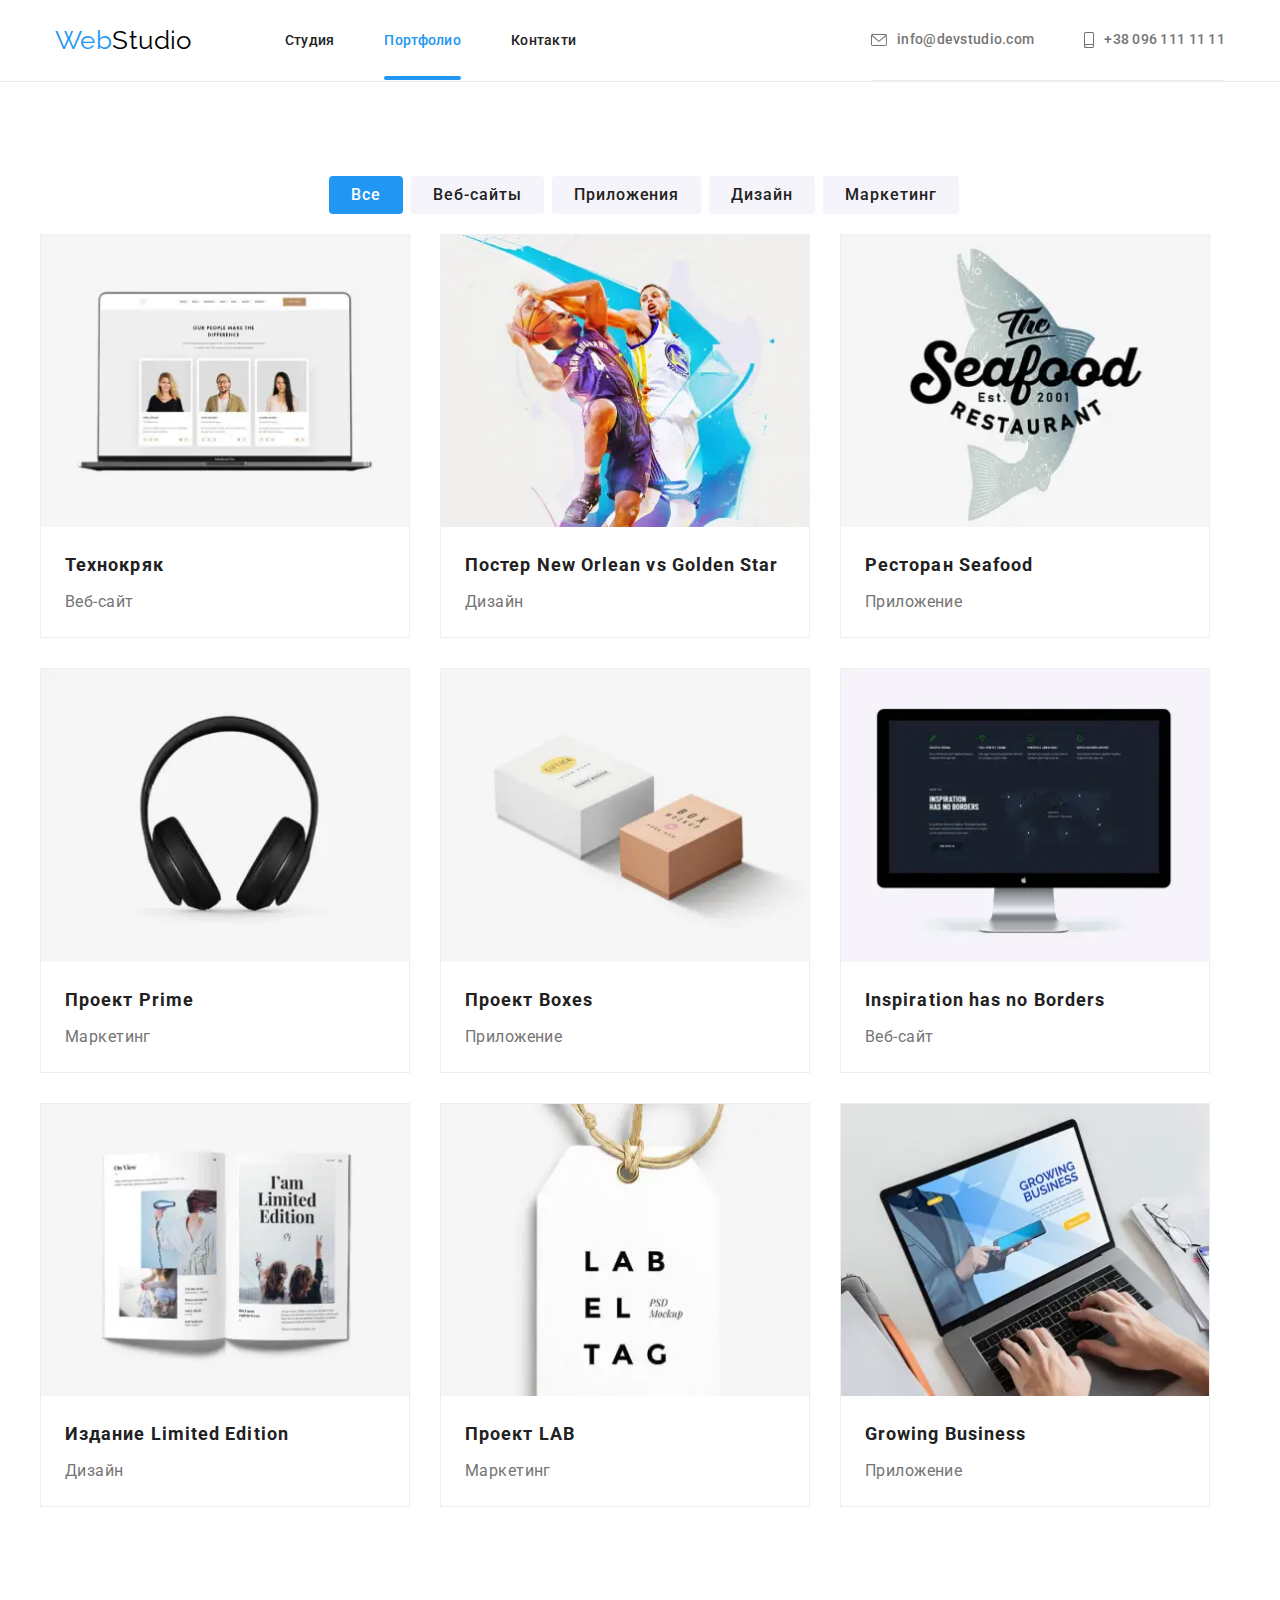
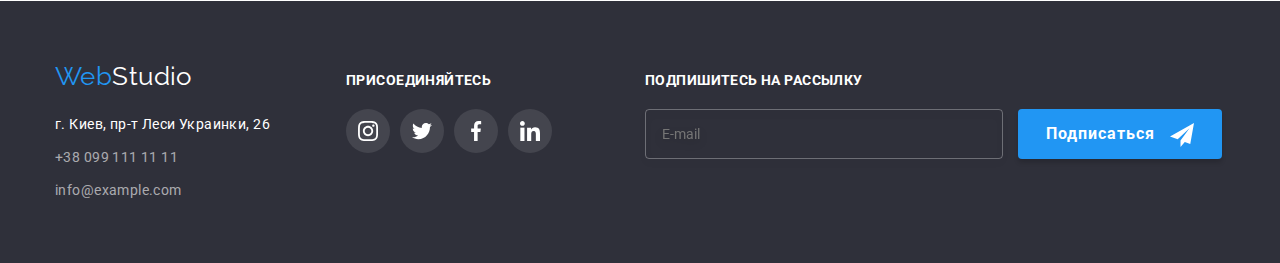
==== commit 289da967: "3" ====
--- a/portfolio.html
+++ b/portfolio.html
@@ -22,6 +22,7 @@
         <a href="./index.html" class="header__logo"
           >Web<span class="header__logo-span">Studio</span></a
         >
+
         <nav class="nav">
           <ul class="nav__list">
             <li class="nav__item">
@@ -51,13 +52,7 @@
             >
           </li>
         </ul>
-      </div>
-    </header>
-    <div class="mobile-menu">
-      <div class="mobile-menu__main-panel">
-        <a href="./index.html" class="mobile-menu__logo"
-          >Web<span class="header__logo-span">Studio</span></a
-        >
+
         <button class="mobile-menu-btn" data-menu-button>
           <svg
             width="40"
@@ -76,39 +71,90 @@
           </svg>
         </button>
       </div>
-      <div class="mobile-menu__panel" data-menu>
-        <ul class="mobile-menu__nav-list">
-          <li class="mobile-menu__item">
-            <a href="./index.html" class="mobile-menu__link current">Студия</a>
-          </li>
-          <li class="mobile-menu__item">
-            <a href="./portfolio.html" class="mobile-menu__link">Портфолио</a>
-          </li>
-          <li class="mobile-menu__item">
-            <a href="" class="mobile-menu__link">Контакти</a>
-          </li>
-        </ul>
-
-        <ul class="mobile-menu__contacts">
-          <li class="contacts__menu-item">
-            <a href="mailto:info@devstudio.com" class="contacts__menu-link">
-              <svg class="contacts__icon" width="16" height="12">
-                <use href="./images/svg/symbol-defs.svg#icon-mail"></use>
-              </svg>
-              info@devstudio.com</a
-            >
-          </li>
-          <li class="contacts__menu-item">
-            <a href="tel:+380961111111" class="contacts__menu-link">
-              <svg class="contacts__icon" width="10" height="16">
-                <use href="./images/svg/symbol-defs.svg#icon-phone"></use>
-              </svg>
-              +38 096 111 11 11</a
-            >
-          </li>
-        </ul>
+      <div class="mobile-menu">
+        <div class="mobile-menu__panel" data-menu>
+          <ul class="mobile-menu__nav-list">
+            <li class="mobile-menu__item">
+              <a href="./index.html" class="mobile-menu__link">Студия</a>
+            </li>
+            <li class="mobile-menu__item">
+              <a href="./portfolio.html" class="mobile-menu__link current"
+                >Портфолио</a
+              >
+            </li>
+            <li class="mobile-menu__item">
+              <a href="" class="mobile-menu__link">Контакти</a>
+            </li>
+          </ul>
+
+          <ul class="mobile-menu__contacts">
+            <li class="contacts__menu-item">
+              <a href="mailto:info@devstudio.com" class="contacts__menu-link">
+                <svg class="contacts__icon" width="16" height="12">
+                  <use href="./images/svg/symbol-defs.svg#icon-mail"></use>
+                </svg>
+                info@devstudio.com</a
+              >
+            </li>
+            <li class="contacts__menu-item">
+              <a href="tel:+380961111111" class="contacts__menu-link">
+                <svg class="contacts__icon" width="10" height="16">
+                  <use href="./images/svg/symbol-defs.svg#icon-phone"></use>
+                </svg>
+                +38 096 111 11 11</a
+              >
+            </li>
+          </ul>
+
+          <ul class="mob-menu-content__social-list list">
+            <!--Instagram-->
+            <li class="mob-menu-content__social">
+              <a
+                href="https://www.instagram.com/"
+                target="_blank"
+                rel="noopener nofollower"
+                class="mob-link"
+                aria-label="instagram"
+                >Instagram
+              </a>
+            </li>
+            <!--Twitter-->
+            <li class="mob-menu-content__social">
+              <a
+                href="https://www.twitter.com/"
+                target="_blank"
+                rel="noopener nofollower"
+                class="mob-link"
+                aria-label="twitter"
+                >Twitter
+              </a>
+            </li>
+            <!--Facebook-->
+            <li class="mob-menu-content__social">
+              <a
+                href="https://www.facebook.com/"
+                target="_blank"
+                rel="noopener nofollower"
+                class="mob-link"
+                aria-label="facebook"
+                >Facebook
+              </a>
+            </li>
+            <!--LinkedIn-->
+            <li class="mob-menu-content__social">
+              <a
+                href="https://www.linkedin.com/"
+                target="_blank"
+                rel="noopener nofollower"
+                class="mob-link"
+                aria-label="linkedin"
+                >LinkedIn
+              </a>
+            </li>
+          </ul>
+        </div>
       </div>
-    </div>
+    </header>
     <main>
       <section class="section portfolio">
         <div class="container">
--- a/css/main.min.css
+++ b/css/main.min.css
@@ -1,2 +1,2 @@
-:root{--primary-text-color: #757575;--hero-bg-color: #c4c4c4;--title-text-color: #212121;--accent-color: #2196f3;--secondary-text-color: #ffffff;--secondary-bg-color: #f5f4fa;--darck-bg-color: #2f303a;--icon-color: #afb1b8;--darck-text-color: #000000;--line-color: #ececec;--address-link-color: rgba(255, 255, 255, 0.6);--join-us-bg-color: rgba(255, 255, 255, 0.1);--pf-overlay-color: rgba(33, 150, 243, 0.9);--backdrop-bg-color: rgba(0, 0, 0, 0.2);--placeholder-color: rgba(117, 117, 117, 0.5);--main-font: "Roboto", sans-serif;--logo-font: "Raleway", sans-serif}.header__logo,.mobile-menu__logo,.footer__logo{padding-top:24px;padding-bottom:24px;font-family:var(--logo-font);font-size:26px;line-height:1.19;color:var(--accent-color);text-decoration:none}@media screen and (min-width: 768px){.header__logo,.mobile-menu__logo,.footer__logo{margin-right:88px}}@media screen and (min-width: 1200px){.header__logo,.mobile-menu__logo,.footer__logo{margin-right:93px}}html{box-sizing:border-box}*,* ::before,* ::after{box-sizing:inherit}body{background:var(--white-color);color:var(--primary-text-color);font-family:var(--main-font);font-size:14px;line-height:1.71;letter-spacing:0.03em;margin:0}ul{list-style:none}button{cursor:pointer}h1,h2,h3,h4,h5,h6,p,ul{margin:0}img{display:block;max-width:100%;height:auto}.hidden{visibility:hidden;height:0}.visually-hidden{position:absolute;width:1px;height:1px;margin:-1px;border:0;padding:0;white-space:nowrap;clip-path:inset(100%);clip:rect(0 0 0 0);overflow:hidden}.is-hidden{opacity:0;visibility:hidden;pointer-events:none}.container{width:100%;padding-right:15px;padding-left:15px;margin-left:auto;margin-right:auto}@media screen and (min-width: 480px){.container{max-width:480px}}@media screen and (min-width: 768px){.container{max-width:768px}}@media screen and (min-width: 1200px){.container{max-width:1200px}}.header{border:1px solid var(--line-color);border-radius:0;border-top:none;border-left:none;border-right:none}.header-cont{align-items:center;display:flex}@media screen and (max-width: 767.98px){.header-cont{display:none}}@media screen and (min-width: 768px){.nav__list{display:flex;padding-inline-start:0px}}.nav__link{transition:color 250ms cubic-bezier(0.4, 0, 0.2, 1);color:var(--title-text-color);text-decoration:none;font-weight:500;font-size:14px;line-height:1.14;letter-spacing:0.02em}@media screen and (min-width: 768px){.nav__link{display:block;padding-top:32px;padding-bottom:32px;position:relative}}.nav__link:hover,.nav__link:focus{color:var(--accent-color)}.nav__link.current::after{content:"";display:block;width:100%;height:4px;position:absolute;left:0;bottom:0;background:var(--accent-color);border-radius:2px}.nav__link.current{color:var(--accent-color)}@media screen and (min-width: 768px){.nav__item:not(:first-child){margin-left:50px}}.hero{max-width:100%;margin-left:auto;margin-right:auto;height:400px;padding-top:118px;padding-bottom:118px;background:var(--hero-bg-color);color:var(--secondary-text-color);text-align:center;background-repeat:no-repeat;background-position:center;background-image:url("../images/desktop/hero/")}@media screen and (max-width: 767px){.hero{background-image:linear-gradient(rgba(47,48,58,0.4), rgba(47,48,58,0.4)),url("../images/mobile/hero/hero@2x.jpg");max-height:400px}}@media screen and (min-width: 768px){.hero{background-image:linear-gradient(rgba(47,48,58,0.4), rgba(47,48,58,0.4)),url("../images/tablet/hero/hero@2x.jpg")}}@media screen and (min-width: 1200px){.hero{height:600px;padding-top:200px;padding-bottom:200px;background-image:linear-gradient(rgba(47,48,58,0.4), rgba(47,48,58,0.4)),url("/images/mobile/hero/hero@2x.jpg")}}.principles{padding-top:60px;padding-bottom:60px}@media screen and (min-width: 1200px){.principles{padding-top:94px;padding-bottom:94px}}.principles__list{display:flex;flex-wrap:wrap;padding-inline-start:0px}.principles__item{width:100%;height:auto;margin-bottom:30px}.principles__item::before{content:"";display:block;background-size:contain;background-position:center;background-repeat:no-repeat;width:100%;height:120px;background-size:70px;margin-bottom:30px;background-color:var(--secondary-bg-color)}.principles__item--anthena::before{background-image:url(../images/svg/antenna-icon.svg)}.principles__item--clock::before{background-image:url(../images/svg/clock-icon.svg)}.principles__item--diagram::before{background-image:url(../images/svg/diagram-icon.svg)}.principles__item--astronaut::before{background-image:url(../images/svg/astronaut-icon.svg)}@media screen and (min-width: 768px){.principles__item{margin-left:30px;flex-basis:calc((100% / 2) - 30px)}}@media screen and (min-width: 1200px){.principles__item{flex-basis:calc((100% - 30px * 4) / 4);margin-bottom:0px}}@media screen and (min-width: 768px) and (max-width: 1199.98px){.principles__item:nth-child(2n+1){margin-left:0}}@media screen and (min-width: 1200px){.principles__item:first-child{margin-left:0}}.about{padding-top:0;padding-bottom:60px}@media screen and (min-width: 1200px){.about{padding-bottom:94px}}@media screen and (max-width: 1199px){.about{display:none}}.about__list{padding-inline-start:0px;display:flex}.about__item{position:relative}.about__item:not(:first-child){margin-left:30px}.about__overlay{position:absolute;bottom:0;left:0;background:linear-gradient(rgba(47,48,58,0.8), rgba(47,48,58,0.8));height:70px;width:100%}.team{padding-top:60px;padding-bottom:60px;background-color:var(--secondary-bg-color);font-size:16px;line-height:1.18;text-align:center}@media screen and (min-width: 1200px){.team{padding-top:94px;padding-bottom:94px}}.team__list{display:flex;flex-wrap:wrap;padding-inline-start:0px}.team__item{width:100%;height:auto;box-shadow:0px 1px 3px rgba(0,0,0,0.12),0px 1px 1px rgba(0,0,0,0.14),0px 2px 1px rgba(0,0,0,0.2);border-radius:0px 0px 4px 4px}@media screen and (min-width: 768px){.team__item{margin-left:30px;margin-top:30px;flex-basis:calc((100% / 2) - 30px)}}@media screen and (min-width: 1200px){.team__item{margin-left:30px;margin-top:30px;flex-basis:calc((100% - 30px * 4) / 4)}}@media screen and (min-width: 768px) and (max-width: 1199.98px){.team__item:nth-child(2n+1){margin-left:0}}@media screen and (min-width: 1200px){.team__item:first-child{margin-left:0}}.team__label{padding:30px;background-color:var(--secondary-text-color)}.partners{padding-top:60px;padding-bottom:60px}@media screen and (min-width: 1200px){.partners{padding-top:94px;padding-bottom:94px}}.partners__list{display:flex;padding-left:0}@media screen and (max-width: 1199.98px){.partners__list{flex-wrap:wrap;align-items:center;justify-content:center}}.partners__item:nth-child(2n+1){margin-left:0}@media screen and (max-width: 767.98px){.partners__item{margin-bottom:30px;flex-basis:calc((100% / 2) - 60px)}}@media screen and (min-width: 768px) and (max-width: 1199.98px){.partners__item{flex-basis:calc((100% / 3) - 60px);margin-bottom:30px}}@media screen and (min-width: 376px) and (max-width: 767.98px){.partners__item:nth-child(2n+1){margin-right:30px}}@media screen and (min-width: 1200px){.partners__item:not(:first-child){margin-left:30px}}.partners__link{display:flex;align-items:center;justify-content:center;border:1px solid var(--icon-color);border-radius:4px;box-sizing:border-box;width:170px;height:90px;color:var(--icon-color);transition:color 250ms cubic-bezier(0.4, 0, 0.2, 1),border-color 250ms cubic-bezier(0.4, 0, 0.2, 1)}.partners__link:hover,.partners__link:focus{border-color:var(--accent-color);color:var(--accent-color)}.partners__icon{fill:currentColor}.portfolio{font-size:16px;line-height:1.87;padding-top:120px;padding-bottom:60px}@media screen and (min-width: 768px){.portfolio{padding-top:60px}}@media screen and (min-width: 1200px){.portfolio{padding-top:94px;padding-bottom:94px}}.portfolio__list{display:flex;flex-wrap:wrap;padding-left:0}@media screen and (min-width: 768px){.portfolio__list{margin-right:-30px;margin-bottom:-30px}}.footer{padding-top:60px;padding-bottom:60px;background-color:var(--darck-bg-color)}@media screen and (min-width: 768px) and (max-width: 1199.98px){.footer-cont{display:flex;flex-direction:column;justify-content:center}}@media screen and (min-width: 1200px){.footer-cont{display:flex;align-items:baseline}}@media screen and (min-width: 768px) and (max-width: 1199.98px){.footer__address-block{display:flex;flex-wrap:wrap;margin-left:auto;margin-right:auto;margin-bottom:60px}}@media screen and (min-width: 1200px){.footer__address-block{display:flex;align-items:baseline}}.header__logo-span{color:var(--darck-text-color)}.mobile-menu__logo{margin-right:0px;padding-bottom:0px;padding-top:0px}.footer__logo{margin-right:0;padding-top:0px;padding-bottom:0px}@media screen and (max-width: 1199.98px){.footer__logo{display:flex;justify-content:center}}.footer__logo-span{color:var(--secondary-text-color)}.contacts{border:1px solid #ececec;border-radius:0;border-top:none;border-left:none;border-right:none}@media screen and (max-width: 767.98px){.contacts{display:none}}@media screen and (min-width: 1200px){.contacts{display:flex;margin-left:auto;padding-inline-start:0px}}.contacts__link{display:flex;align-items:center;transition:color 250ms cubic-bezier(0.4, 0, 0.2, 1);color:var(--primary-text-color);text-decoration:none;font-weight:500;font-size:14px;line-height:1.14;letter-spacing:0.02em}@media screen and (min-width: 1200px){.contacts__link{padding-top:32px;padding-bottom:32px}}.contacts__link:hover,.contacts__link:focus{color:var(--accent-color)}@media screen and (min-width: 1200px){.contacts__item:not(:first-child){margin-left:50px}}@media screen and (min-width: 768px) and (max-width: 1199.98px){.contacts__item:not(:last-child){margin-bottom:10px}}.contacts__icon{object-position:bottom;margin-right:10px;fill:currentColor}.button,.subscribe__button,.filter-list__button{margin-left:auto;margin-right:auto;border:none;border-radius:4px;overflow:hidden;box-shadow:0px 4px 4px rgba(0,0,0,0.15);padding:10px 32px;background-color:var(--accent-color);font-size:16px;line-height:1.87;font-weight:bold;text-align:center;letter-spacing:0.06em;color:var(--secondary-text-color)}.subscribe__button{display:inline-block;align-items:center;justify-content:center;padding:10px 28px}.button__icon--send{width:24px;height:24px;margin-left:10px;vertical-align:middle}.filter-list__button{box-shadow:none;padding:6px 22px;color:var(--title-text-color);background:var(--secondary-bg-color);font-weight:500;line-height:1.62;transition:background 250ms cubic-bezier(0.4, 0, 0.2, 1),color 250ms cubic-bezier(0.4, 0, 0.2, 1),box-shadow 250ms cubic-bezier(0.4, 0, 0.2, 1)}.filter-list__button:hover,.filter-list__button:focus{background-color:var(--accent-color);color:var(--secondary-text-color);box-shadow:0px 3px 1px rgba(0,0,0,0.1),0px 1px 2px rgba(0,0,0,0.08),0px 2px 2px rgba(0,0,0,0.12)}.filter-list__button--defolt{background-color:var(--accent-color);color:var(--secondary-text-color)}.modal__button{display:flex;align-items:center;justify-content:center;position:absolute;top:8px;right:8px;width:30px;height:30px;background:var(--secondary-text-color);color:var(--darck-text-color);border:1px solid rgba(0,0,0,0.1);border-radius:50%;transition:color 250ms cubic-bezier(0.4, 0, 0.2, 1)}.modal__button:hover,.modal__button:focus{color:var(--accent-color)}.modal__close-icon{object-position:bottom;fill:currentColor;width:18px;height:18px}.modal__icon{fill:var(--title-text-color)}.mobile-menu{position:fixed;top:0;width:100%;z-index:99}@media screen and (min-width: 768px){.mobile-menu{display:none;overflow-y:auto}}.mobile-menu-btn{display:inline-flex;margin-left:auto;padding:0;border:none;background-color:transparent;color:var(--darck-text-color)}.mobile-menu-btn:hover,.mobile-menu-btn:focus{color:var(--accent-color)}@media screen and (min-width: 768px){.mobile-menu-btn{display:none}}.mobile-menu-btn__open-icon{width:24px;height:16px;fill:currentColor;display:block}.mobile-menu-btn__close-icon{width:18.67px;height:18.67px;fill:currentColor}.mobile-menu-btn__close-icon{display:none}.is-open .mobile-menu-btn__close-icon{display:block}.is-open .mobile-menu-btn__open-icon{display:none}.mobile-menu__svg{padding:12px 8px}.mobile-menu__main-panel{display:inline-flex;width:100%;z-index:99;padding:15px;background-color:#ffffff;border:1px solid var(--line-color);border-radius:0;border-top:none;border-left:none;border-right:none}.mobile-menu__panel{padding:60px 100px;opacity:0;z-index:99;background-color:#ffffff}.mobile-menu__panel.is-open{opacity:1}.mobile-menu__nav-list{margin-bottom:60px;padding-left:0}.mobile-menu__link{display:block;padding-top:40px;width:fit-content;position:relative;text-decoration:none;font-weight:500;letter-spacing:0.02em;font-size:18px;line-height:1.16;margin-left:auto;margin-right:auto;color:var(--primary-text-color);transition:color 250ms cubic-bezier(0.4, 0, 0.2, 1)}.mobile-menu__link:hover,.mobile-menu__link:focus{color:var(--accent-color)}.mobile-menu__link.current::after{content:"";display:block;width:100%;height:4px;position:absolute;left:0;bottom:0;background:var(--accent-color);border-radius:2px;text-align:center}.mobile-menu__link.current{color:var(--accent-color);padding-bottom:8px}.mobile-menu__contacts{display:flex;flex-direction:column;padding-left:0;text-align:center}.contacts__menu-item:not(:last-child){margin-bottom:16px}.contacts__menu-link{padding-top:16px;padding-bottom:16px;transition:color 250ms cubic-bezier(0.4, 0, 0.2, 1);color:var(--primary-text-color);text-decoration:none;font-weight:500;font-size:18px;line-height:1.16;letter-spacing:0.02em}.contacts__menu-link:hover,.contacts__menu-link:focus{color:var(--accent-color)}.social-media{display:inline-flex;padding-left:0;margin-top:10px}.social-media__item:not(:last-child){margin-right:10px}.social-media__link{display:flex;align-items:center;justify-content:center;width:44px;height:44px;border-radius:50%;color:var(--icon-color);transition:background-color 250ms cubic-bezier(0.4, 0, 0.2, 1),color 250ms cubic-bezier(0.4, 0, 0.2, 1)}.social-media__link:hover,.social-media__link:focus{background-color:var(--accent-color);color:var(--secondary-text-color)}.social-media__icons{width:20px;height:20px;fill:currentColor}.join-us__social-media{padding-left:0}.hero__title{margin-left:auto;margin-right:auto;margin-bottom:30px;font-weight:900;font-size:26px;line-height:1.62;letter-spacing:0.06em;text-transform:uppercase}@media screen and (min-width: 768px){.hero__title{width:360px}}@media screen and (min-width: 1200px){.hero__title{line-height:1.36;font-size:44px;width:696px}}.section__title{margin-bottom:50px;color:var(--title-text-color);font-size:28px;line-height:1.17;text-align:center}@media screen and (min-width: 1200px){.section__title{font-size:36px;line-height:1.16}}.principles__title{margin-bottom:10px;font-size:14px;line-height:1.14;text-transform:uppercase;text-align:left}@media screen and (max-width: 767.98px){.principles__title{text-align:center}}.modal__title{margin-bottom:12px;font-weight:bold;font-size:20px;line-height:1.15;letter-spacing:0.03em;text-align:center;color:var(--title-text-color)}.about__img-title{padding-top:27px;padding-bottom:27px;font-weight:bold;font-size:14px;line-height:16px;text-align:center;letter-spacing:0.03em;text-transform:uppercase;color:var(--secondary-text-color)}.team__title{margin-bottom:10px;font-weight:500;font-size:16px;line-height:1.18}.flex-element__title{margin-bottom:4px;text-align:left;font-size:18px;line-height:2;letter-spacing:0.06em;font-style:normal;text-decoration:none;color:var(--title-text-color)}.filter-list{display:flex;flex-wrap:wrap;padding-left:0px;margin-bottom:40px}@media screen and (min-width: 768px){.filter-list{margin-bottom:50px;justify-content:center}}.filter-list__item{margin-left:8px;margin-bottom:15px}@media screen and (min-width: 768px){.filter-list__item{margin-bottom:0px}}.flex-element{width:100%;border:1px solid #eee;border-radius:0}@media screen and (min-width: 768px) and (max-width: 1199.98px){.flex-element{margin-left:30px;margin-top:30px;flex-basis:calc((100% / 2) - 30px)}}@media screen and (min-width: 1200px){.flex-element{margin-right:30px;margin-bottom:30px;flex-basis:calc((100% / 3) - 30px)}}@media screen and (max-width: 767.98px){.flex-element:not(:last-child){margin-bottom:30px}}@media screen and (min-width: 768px) and (max-width: 1199.98px){.flex-element:nth-child(2n+1){margin-left:0}}@media screen and (min-width: 1200px){.flex-element:nth-child(3n){margin-right:0px}}@media screen and (min-width: 1200px){.flex-element:nth-last-child(-n+3){margin-bottom:0px}}.flex-element__link{display:block;position:relative;transition:box-shadow 250ms cubic-bezier(0.4, 0, 0.2, 1);font-style:normal;text-decoration:none;color:var(--primary-text-color)}.flex-element__link:hover,.flex-element__link:focus{box-shadow:0px 1px 1px rgba(0,0,0,0.12),0px 4px 4px rgba(0,0,0,0.06),1px 4px 6px rgba(0,0,0,0.16)}.flex-element__label{padding:20px 24px}.flex-element__overlay{position:relative;overflow:hidden}.flex-element__text-overlay{display:block;position:absolute;opacity:0;top:0;left:0;transform:translateY(100%);transition:transform 250ms ease;width:100%;height:294px;padding:63px 24px;font-size:18px;line-height:1.56;letter-spacing:0.03em;color:var(--secondary-text-color);background-color:var(--pf-overlay-color)}.flex-element__link:hover .flex-element__text-overlay,.flex-element__link:focus .flex-element__text-overlay{opacity:1;transform:translateY(0)}.address__list{display:flex;flex-direction:column;align-items:left;padding-left:0;margin-top:20px}@media screen and (max-width: 1199.98px){.address__list{align-items:center;margin-bottom:60px}}.address__item{margin-bottom:9px}.address__item:last-child{margin-bottom:0px}.address__link{color:var(--address-link-color);font-style:normal;text-decoration:none;transition:color 250ms cubic-bezier(0.4, 0, 0.2, 1)}.address__link--office{color:var(--secondary-text-color)}.address__link:hover,.address__link:focus{color:var(--accent-color)}.join-us{padding-left:0;text-align:center;margin-bottom:60px}@media screen and (min-width: 768px) and (max-width: 1199.98px){.join-us{margin-left:165px}}@media screen and (min-width: 1200px){.join-us{margin-left:76px;text-align:start;margin-bottom:0px}}.join-us__label{text-align:center;justify-content:center;margin-bottom:10px;font-weight:bold;font-size:14px;line-height:1.14;text-transform:uppercase;font-style:normal;color:var(--secondary-text-color)}@media screen and (min-width: 1200px){.join-us__label{text-align:start}}.join-us__link{background-color:var(--join-us-bg-color);transition:background-color 250ms cubic-bezier(0.4, 0, 0.2, 1)}.join-us__link:hover,.join-us__link:focus{background-color:var(--accent-color)}.join-us__icon{fill:var(--secondary-text-color);width:20px;height:20px}@media screen and (min-width: 768px) and (max-width: 1199.98px){.subscribe{display:flex;justify-content:center}}@media screen and (min-width: 1200px){.subscribe{display:block;margin-left:93px}}.subscribe__input{height:50px;padding:15px 16px 15px 16px;margin-bottom:20px;background:transparent;border:1px solid rgba(255,255,255,0.3);border-radius:4px;box-sizing:border-box;filter:drop-shadow(0px 4px 4px rgba(0,0,0,0.15));color:var(--secondary-text-color)}@media screen and (min-width: 768px){.subscribe__input{min-width:450px}}@media screen and (min-width: 1200px){.subscribe__input{min-width:358px;margin-bottom:0;margin-right:12px}}.subscribe__input:hover,.subscribe__input:focus-within{border-color:var(--accent-color);outline:none}.subscribe__label{font-weight:bold;font-size:14px;line-height:1.14;text-transform:uppercase;font-style:normal;color:var(--secondary-text-color)}@media screen and (max-width: 1199.98px){.subscribe__label{display:flex;justify-content:center;margin-bottom:20px}}@media screen and (min-width: 1200px){.subscribe__label{margin-left:0;display:flex;justify-content:space-between;align-items:center;padding-left:0;margin-bottom:20px}}@media screen and (max-width: 1199.98px){.subscribe-possition{display:flex;flex-direction:column}}.backdrop{position:fixed;top:0;left:0;width:100%;height:100%;overflow:auto;background-color:var(--backdrop-bg-color);transition:250ms cubic-bezier(0.4, 0, 0.2, 1)}.modal{display:flex;position:absolute;top:50%;left:50%;transform:translate(-50%, -50%);padding:40px;width:100%;max-width:450px;min-height:609px;background-color:var(--secondary-text-color);box-shadow:0px 1px 3px rgba(0,0,0,0.12),0px 1px 1px rgba(0,0,0,0.14),0px 2px 1px rgba(0,0,0,0.2);border-radius:4px}@media screen and (min-width: 1200px){.modal{max-width:528px;min-height:581px}}.modal__form{display:flex;flex-direction:column;justify-content:center}.modal__inputs{position:relative;margin-bottom:10px;color:var(--darck-text-color);transition:color 250ms cubic-bezier(0.4, 0, 0.2, 1)}.modal__inputs:hover,.modal__inputs:focus-within{color:var(--accent-color)}.modal__input{width:370px;height:58px;box-sizing:border-box;padding-left:42px;border:1px solid rgba(33,33,33,0.2);border-radius:4px;transition:border-color 250ms cubic-bezier(0.4, 0, 0.2, 1)}@media screen and (min-width: 1200px){.modal__input{width:448px;height:40px}}.modal__input:hover,.modal__input:focus-within{border-color:var(--accent-color);outline:none}.modal__label{margin-bottom:4px;font-weight:500;font-size:12px;line-height:1.16;letter-spacing:0.01em;color:var(--primary-text-color)}.modal__icon{fill:currentColor;position:absolute;top:0;left:0;left:15px;top:50%;transform:translatey(-50%)}.modal__name-icon{width:12px;height:12px}.modal__phone-icon{width:13px;height:13px}.modal__mail-icon{width:15px;height:12px}.modal__textarea{padding:12px 16px;resize:none;height:120px;width:370px}@media screen and (min-width: 1200px){.modal__textarea{width:448px}}.modal__textarea::placeholder{font-size:14px;line-height:16px;letter-spacing:0.01em;color:var(--placeholder-color)}.checkbox{display:flex;height:24px;margin-bottom:30px;justify-content:center;align-items:baseline;cursor:pointer}.checkbox__label{margin-bottom:30px;color:var(--primary-text-color);cursor:pointer}.checkbox__label::before{content:"";display:inline-block;align-items:baseline;margin-right:8px;width:16px;height:16px;border:1px solid var(--title-text-color);border-radius:3px;transform:translatey(20%)}.checkbox__input:checked+.checkbox__label::before{background-image:url(../images/svg/check.svg);background-repeat:no-repeat;background-position:center;background-size:contain;background-color:var(--accent-color);border-color:var(--accent-color)}.checkbox__input:focus-within+.checkbox__label::before{border:1px solid var(--accent-color);border-radius:2px}.checkbox__link{color:var(--accent-color);transition:border-color 250ms cubic-bezier(0.4, 0, 0.2, 1)}.checkbox__link:hover,.checkbox__link:focus-within{border:1px solid var(--accent-color);border-radius:2px;outline:none}
+:root{--primary-text-color: #757575;--hero-bg-color: #c4c4c4;--title-text-color: #212121;--accent-color: #2196f3;--secondary-text-color: #ffffff;--secondary-bg-color: #f5f4fa;--darck-bg-color: #2f303a;--icon-color: #afb1b8;--darck-text-color: #000000;--line-color: #ececec;--address-link-color: rgba(255, 255, 255, 0.6);--join-us-bg-color: rgba(255, 255, 255, 0.1);--pf-overlay-color: rgba(33, 150, 243, 0.9);--backdrop-bg-color: rgba(0, 0, 0, 0.2);--placeholder-color: rgba(117, 117, 117, 0.5);--main-font: "Roboto", sans-serif;--logo-font: "Raleway", sans-serif}.header__logo,.footer__logo,.mobile-menu__logo{padding-top:24px;padding-bottom:24px;margin-right:284px;font-family:var(--logo-font);font-size:26px;line-height:1.19;color:var(--accent-color);text-decoration:none}@media screen and (min-width: 768px){.header__logo,.footer__logo,.mobile-menu__logo{margin-right:88px}}@media screen and (min-width: 1200px){.header__logo,.footer__logo,.mobile-menu__logo{margin-right:93px}}html{box-sizing:border-box}*,* ::before,* ::after{box-sizing:inherit}body{background:var(--white-color);color:var(--primary-text-color);font-family:var(--main-font);font-size:14px;line-height:1.71;letter-spacing:0.03em;margin:0}ul{list-style:none}button{cursor:pointer}h1,h2,h3,h4,h5,h6,p,ul{margin:0}img{display:block;max-width:100%;height:auto}.hidden{visibility:hidden;height:0}.visually-hidden{position:absolute;width:1px;height:1px;margin:-1px;border:0;padding:0;white-space:nowrap;clip-path:inset(100%);clip:rect(0 0 0 0);overflow:hidden}.is-hidden{opacity:0;visibility:hidden;pointer-events:none}.container{width:100%;padding-right:15px;padding-left:15px;margin-left:auto;margin-right:auto}@media screen and (min-width: 480px){.container{max-width:480px}}@media screen and (min-width: 768px){.container{max-width:768px}}@media screen and (min-width: 1200px){.container{max-width:1200px}}.header{border:1px solid var(--line-color);border-radius:0;border-top:none;border-left:none;border-right:none}.header-cont{align-items:center;display:flex}@media screen and (max-width: 767.98px){.nav__list{display:none}}@media screen and (min-width: 768px){.nav__list{display:flex;padding-inline-start:0px}}.nav__link{transition:color 250ms cubic-bezier(0.4, 0, 0.2, 1);color:var(--title-text-color);text-decoration:none;font-weight:500;font-size:14px;line-height:1.14;letter-spacing:0.02em}@media screen and (min-width: 768px){.nav__link{display:block;padding-top:32px;padding-bottom:32px;position:relative}}.nav__link:hover,.nav__link:focus{color:var(--accent-color)}.nav__link.current::after{content:"";display:block;width:100%;height:4px;position:absolute;left:0;bottom:0;background:var(--accent-color);border-radius:2px}.nav__link.current{color:var(--accent-color)}@media screen and (min-width: 768px){.nav__item:not(:first-child){margin-left:50px}}.hero{text-align:center;background-size:cover;background-repeat:no-repeat;padding-top:118px;padding-bottom:118px;margin:0 auto;background:var(--hero-bg-color);color:var(--secondary-text-color);background-image:linear-gradient(rgba(47,48,58,0.4), rgba(47,48,58,0.4)),url(../images/mobile/hero/hero.jpg)}@media (min-device-pixel-ratio: 2), (min-resolution: 192dpi), (min-resolution: 2dppx){.hero{background-image:linear-gradient(rgba(47,48,58,0.4), rgba(47,48,58,0.4)),url(../images/mobile/hero/hero@2x.jpg)}}@media screen and (min-width: 1200px){.hero{padding-top:200px;padding-bottom:200px;max-width:1600px}}@media screen and (min-width: 768px){.hero{background-image:linear-gradient(rgba(47,48,58,0.4), rgba(47,48,58,0.4)),url(../images/tablet/hero/hero.jpg)}}@media screen and (min-width: 768px) and (min-device-pixel-ratio: 2), screen and (min-width: 768px) and (min-resolution: 192dpi), screen and (min-width: 768px) and (min-resolution: 2dppx){.hero{background-image:linear-gradient(rgba(47,48,58,0.4), rgba(47,48,58,0.4)),url(../images/tablet/hero/hero@2x.jpg)}}@media screen and (min-width: 1200px){.hero{background-image:linear-gradient(rgba(47,48,58,0.4), rgba(47,48,58,0.4)),url(../images/desktop/hero/hero.jpg)}}@media screen and (min-width: 1200px) and (min-device-pixel-ratio: 2), screen and (min-width: 1200px) and (min-resolution: 192dpi), screen and (min-width: 1200px) and (min-resolution: 2dppx){.hero{background-image:linear-gradient(rgba(47,48,58,0.4), rgba(47,48,58,0.4)),url(../images/desktop/hero/hero@2x.jpg)}}.principles{padding-top:60px;padding-bottom:60px}@media screen and (min-width: 1200px){.principles{padding-top:94px;padding-bottom:94px}}.principles__list{display:flex;flex-wrap:wrap;padding-inline-start:0px;justify-content:center}.principles__item{width:100%;height:auto;margin-bottom:30px}.principles__item::before{content:"";display:block;background-size:contain;background-position:center;background-repeat:no-repeat;width:100%;height:120px;background-size:70px;margin-bottom:30px;background-color:var(--secondary-bg-color)}.principles__item--anthena::before{background-image:url(../images/svg/antenna-icon.svg)}.principles__item--clock::before{background-image:url(../images/svg/clock-icon.svg)}.principles__item--diagram::before{background-image:url(../images/svg/diagram-icon.svg)}.principles__item--astronaut::before{background-image:url(../images/svg/astronaut-icon.svg)}@media screen and (min-width: 768px){.principles__item{margin-left:30px;flex-basis:calc((100% / 2) - 30px)}}@media screen and (min-width: 1200px){.principles__item{flex-basis:calc((100% - 30px * 4) / 4);margin-bottom:0px}}@media screen and (min-width: 768px) and (max-width: 1199.98px){.principles__item:nth-child(2n+1){margin-left:0}}@media screen and (min-width: 1200px){.principles__item:first-child{margin-left:0}}@media screen and (min-width: 768px) and (max-width: 1199.98px){.principles__item:nth-last-child(-n+2){margin-bottom:0}}.about{padding-top:0;padding-bottom:60px}@media screen and (min-width: 1200px){.about{padding-bottom:94px}}@media screen and (max-width: 1199px){.about{display:none}}.about__list{padding-inline-start:0px;display:flex}.about__item{position:relative}.about__item:not(:first-child){margin-left:30px}.about__overlay{display:flex;justify-content:center;align-items:center;position:absolute;bottom:0;left:0;background:linear-gradient(rgba(47,48,58,0.8), rgba(47,48,58,0.8));height:70px;width:100%}.team{padding-top:60px;padding-bottom:60px;background-color:var(--secondary-bg-color);font-size:16px;line-height:1.18;text-align:center}@media screen and (min-width: 1200px){.team{padding-top:94px;padding-bottom:94px}}.team__list{display:flex;flex-wrap:wrap;padding-inline-start:0px;justify-content:center}.team__item{width:100%;height:auto;box-shadow:0px 1px 3px rgba(0,0,0,0.12),0px 1px 1px rgba(0,0,0,0.14),0px 2px 1px rgba(0,0,0,0.2);border-radius:0px 0px 4px 4px}@media screen and (min-width: 768px){.team__item{margin-left:30px;margin-top:30px;flex-basis:calc((100% / 2) - 30px)}}@media screen and (min-width: 1200px){.team__item{margin-left:30px;margin-top:30px;flex-basis:calc((100% - 30px * 4) / 4)}}@media screen and (min-width: 768px) and (max-width: 1199.98px){.team__item:nth-child(2n+1){margin-left:0}}@media screen and (min-width: 1200px){.team__item:first-child{margin-left:0}}.team__label{padding:30px;background-color:var(--secondary-text-color)}.partners{padding-top:60px;padding-bottom:60px}@media screen and (min-width: 1200px){.partners{padding-top:94px;padding-bottom:94px}}.partners__list{display:flex;padding-left:0}@media screen and (max-width: 1199.98px){.partners__list{flex-wrap:wrap;align-items:center;justify-content:center}}.partners__item{margin-bottom:30px;margin-left:30px}@media screen and (max-width: 767.98px){.partners__item{flex-basis:calc((100% / 2) - 30px)}}@media screen and (min-width: 768px) and (max-width: 1199.98px){.partners__item{flex-basis:calc((100% / 3) - 60px)}}@media screen and (min-width: 1200px){.partners__item{margin-bottom:0}}@media screen and (max-width: 767px){.partners__item:nth-last-child(-n+2){margin-bottom:0}}@media screen and (max-width: 767px){.partners__item:nth-child(2n+1){margin-left:0}}@media screen and (min-width: 768px) and (max-width: 1199.98px){.partners__item:nth-last-child(-n+3){margin-bottom:0}}@media screen and (min-width: 768px) and (max-width: 1199.98px){.partners__item:nth-last-child(-n+3){margin-bottom:0}}@media screen and (min-width: 1200px){.partners__item:not(:first-child){margin-left:30px}}.partners__link{display:flex;align-items:center;justify-content:center;border:1px solid var(--icon-color);border-radius:4px;box-sizing:border-box;height:90px;color:var(--icon-color);transition:color 250ms cubic-bezier(0.4, 0, 0.2, 1),border-color 250ms cubic-bezier(0.4, 0, 0.2, 1)}@media screen and (min-width: 1200px){.partners__link{width:170px}}.partners__link:hover,.partners__link:focus{border-color:var(--accent-color);color:var(--accent-color)}.partners__icon{fill:currentColor}.portfolio{font-size:16px;line-height:1.87;padding-top:120px;padding-bottom:60px}@media screen and (min-width: 768px){.portfolio{padding-top:60px}}@media screen and (min-width: 1200px){.portfolio{padding-top:94px;padding-bottom:94px}}.portfolio__list{display:flex;flex-wrap:wrap;padding-left:0;justify-content:center}@media screen and (min-width: 768px){.portfolio__list{margin-left:-30px;margin-top:-30px}}.footer{padding-top:60px;padding-bottom:60px;background-color:var(--darck-bg-color)}@media screen and (min-width: 768px) and (max-width: 1199.98px){.footer-cont{display:flex;flex-direction:column;justify-content:center}}@media screen and (min-width: 1200px){.footer-cont{display:flex;align-items:baseline}}@media screen and (min-width: 768px) and (max-width: 1199.98px){.footer__address-block{display:flex;flex-wrap:wrap;margin-left:auto;margin-right:auto;margin-bottom:60px}}@media screen and (min-width: 1200px){.footer__address-block{display:flex;align-items:baseline}}.header__logo-span{color:var(--darck-text-color)}.footer__logo{margin-right:0;padding-top:0px;padding-bottom:0px}@media screen and (max-width: 1199.98px){.footer__logo{display:flex;justify-content:center}}.footer__logo-span{color:var(--secondary-text-color)}.contacts{border:1px solid #ececec;border-radius:0;border-top:none;border-left:none;border-right:none}@media screen and (max-width: 767.98px){.contacts{display:none}}@media screen and (min-width: 1200px){.contacts{display:flex;margin-left:auto;padding-inline-start:0px}}.contacts__link{display:flex;align-items:center;transition:color 250ms cubic-bezier(0.4, 0, 0.2, 1);color:var(--primary-text-color);text-decoration:none;font-weight:500;font-size:14px;line-height:1.14;letter-spacing:0.02em}@media screen and (min-width: 1200px){.contacts__link{padding-top:32px;padding-bottom:32px}}.contacts__link:hover,.contacts__link:focus{color:var(--accent-color)}@media screen and (min-width: 1200px){.contacts__item:not(:first-child){margin-left:50px}}@media screen and (min-width: 768px) and (max-width: 1199.98px){.contacts__item:not(:last-child){margin-bottom:10px;padding-top:21px}}@media screen and (min-width: 768px) and (max-width: 1199.98px){.contacts__item:not(:first-child){padding-bottom:21px}}.contacts__icon{object-position:bottom;margin-right:10px;fill:currentColor}.button,.subscribe__button,.filter-list__button{margin-left:auto;margin-right:auto;border:none;border-radius:4px;overflow:hidden;box-shadow:0px 4px 4px rgba(0,0,0,0.15);padding:10px 32px;background-color:var(--accent-color);font-size:16px;line-height:1.87;font-weight:bold;text-align:center;letter-spacing:0.06em;color:var(--secondary-text-color)}.subscribe__button{display:inline-block;align-items:center;justify-content:center;padding:10px 28px}.button__icon--send{width:24px;height:24px;margin-left:10px;vertical-align:middle}.filter-list__button{box-shadow:none;padding:6px 22px;color:var(--title-text-color);background:var(--secondary-bg-color);font-weight:500;line-height:1.62;transition:background 250ms cubic-bezier(0.4, 0, 0.2, 1),color 250ms cubic-bezier(0.4, 0, 0.2, 1),box-shadow 250ms cubic-bezier(0.4, 0, 0.2, 1)}.filter-list__button:hover,.filter-list__button:focus{background-color:var(--accent-color);color:var(--secondary-text-color);box-shadow:0px 3px 1px rgba(0,0,0,0.1),0px 1px 2px rgba(0,0,0,0.08),0px 2px 2px rgba(0,0,0,0.12)}.filter-list__button--defolt{background-color:var(--accent-color);color:var(--secondary-text-color)}.modal__button{display:flex;align-items:center;justify-content:center;position:absolute;top:8px;right:8px;width:30px;height:30px;background:var(--secondary-text-color);color:var(--darck-text-color);border:1px solid rgba(0,0,0,0.1);border-radius:50%;transition:color 250ms cubic-bezier(0.4, 0, 0.2, 1)}.modal__button:hover,.modal__button:focus{color:var(--accent-color)}.modal__close-icon{object-position:bottom;fill:currentColor;width:18px;height:18px}.modal__icon{fill:var(--title-text-color)}.mobile-menu{position:fixed;top:0;width:100%;z-index:99}@media screen and (min-width: 768px){.mobile-menu{display:none;overflow-y:auto}}.mobile-menu-btn{display:inline-flex;margin:0;padding:0;top:12px;right:12px;z-index:110;border:none;background-color:transparent;color:var(--darck-text-color)}.mobile-menu-btn:hover,.mobile-menu-btn:focus{color:var(--accent-color)}@media screen and (min-width: 768px){.mobile-menu-btn{display:none}}.mobile-menu-btn__open-icon{width:24px;height:16px;fill:currentColor;display:block}.mobile-menu-btn__close-icon{width:18.67px;height:18.67px;fill:currentColor;display:none}.is-open .mobile-menu-btn__close-icon{display:block;position:relative;top:0;right:0;z-index:101}.is-open .mobile-menu-btn__open-icon{display:none}.mobile-menu__svg{padding:12px 8px}.mobile-menu__main-panel{display:inline-flex;width:100%;z-index:99;padding:15px;background-color:white}.mobile-menu__panel{position:absolute;padding-top:48px;padding-bottom:48px;padding-left:40px;padding-right:40px;opacity:0;top:0%;left:50%;transform:translate(-50%, 0%);width:480px;z-index:50;overflow-y:scroll;height:100vh;z-index:77;background-color:#ffffff}.mobile-menu__panel.is-open{opacity:1}.mobile-menu__nav-list{margin-bottom:302px;padding-left:0}.mobile-menu__link{display:block;padding-top:40px;width:fit-content;position:relative;text-decoration:none;font-weight:500;letter-spacing:0.02em;font-size:40px;line-height:1.17;color:var(--darck-text-color);transition:color 250ms cubic-bezier(0.4, 0, 0.2, 1)}.mobile-menu__link:hover,.mobile-menu__link:focus{color:var(--accent-color)}.mobile-menu__link.current{color:var(--accent-color);padding-bottom:8px}.mobile-menu__contacts{display:flex;flex-direction:column;padding-left:0;justify-content:flex-start;margin-bottom:64px}.contacts__menu-item:not(:last-child){margin-bottom:16px}.contacts__menu-link{padding-top:16px;padding-bottom:16px;transition:color 250ms cubic-bezier(0.4, 0, 0.2, 1);color:var(--primary-text-color);text-decoration:none;font-weight:500;font-size:24px;line-height:1.16;letter-spacing:0.02em}.contacts__menu-link:hover,.contacts__menu-link:focus{color:var(--accent-color)}.mobile-menu__logo{margin-right:284px;padding-bottom:0px;padding-top:0px}.is-open .mobile-menu__logo{opacity:0}.mob-menu-content__social-list{display:flex;justify-content:flex-start;flex-wrap:wrap;margin-top:50px;padding-left:0}.mob-menu-content__social{color:var(--accent-color);font-size:15px;border-right:1px solid rgba(33,33,33,0.2)}.mob-menu-content__social:not(:first-child){padding-left:10px}.mob-menu-content__social:not(:last-child){padding-right:10px}.mob-menu-content__social:last-child{border-right:none}@media screen and (max-width: 376px){.mob-menu-content__social:last-child{padding:0}.mob-menu-content__social:nth-child(3){border-right:none}}.mob-link{text-decoration:none;color:var(--accent-color)}.social-media{display:inline-flex;padding-left:0;margin-top:10px}.social-media__item:not(:last-child){margin-right:10px}.social-media__link{display:flex;align-items:center;justify-content:center;width:44px;height:44px;border-radius:50%;color:var(--icon-color);transition:background-color 250ms cubic-bezier(0.4, 0, 0.2, 1),color 250ms cubic-bezier(0.4, 0, 0.2, 1)}.social-media__link:hover,.social-media__link:focus{background-color:var(--accent-color);color:var(--secondary-text-color)}.social-media__icons{width:20px;height:20px;fill:currentColor}.join-us__social-media{padding-left:0}.hero__title{margin-left:auto;margin-right:auto;margin-bottom:30px;font-weight:900;font-size:26px;line-height:1.62;letter-spacing:0.06em;text-transform:uppercase}@media screen and (min-width: 768px){.hero__title{width:360px}}@media screen and (min-width: 1200px){.hero__title{line-height:1.36;font-size:44px;width:696px}}.section__title{margin-bottom:50px;color:var(--title-text-color);font-size:28px;line-height:1.17;text-align:center}@media screen and (min-width: 1200px){.section__title{font-size:36px;line-height:1.16}}.principles__title{margin-bottom:10px;font-size:14px;line-height:1.14;text-transform:uppercase;text-align:left}@media screen and (max-width: 767.98px){.principles__title{text-align:center}}.modal__title{margin-bottom:12px;font-weight:bold;font-size:20px;line-height:1.15;letter-spacing:0.03em;text-align:center;color:var(--title-text-color)}.about__img-title{font-weight:bold;font-size:14px;line-height:16px;text-align:center;letter-spacing:0.03em;text-transform:uppercase;color:var(--secondary-text-color)}.team__title{margin-bottom:10px;font-weight:500;font-size:16px;line-height:1.18}.flex-element__title{margin-bottom:4px;text-align:left;font-size:18px;line-height:2;letter-spacing:0.06em;font-style:normal;text-decoration:none;color:var(--title-text-color)}.filter-list{display:flex;flex-wrap:wrap;padding-left:0px;margin-bottom:40px}@media screen and (min-width: 768px){.filter-list{margin-bottom:50px;justify-content:center}}.filter-list__item{margin-left:8px;margin-bottom:15px}@media screen and (min-width: 768px){.filter-list__item{margin-bottom:0px}}.flex-element{width:100%;border:1px solid #eee;border-radius:0}@media screen and (min-width: 768px) and (max-width: 1199.98px){.flex-element{margin-left:30px;margin-top:30px;flex-basis:calc((100% / 2) - 30px)}}@media screen and (min-width: 1200px){.flex-element{margin-right:30px;margin-bottom:30px;flex-basis:calc((100% / 3) - 30px)}}@media screen and (max-width: 767.98px){.flex-element:not(:last-child){margin-bottom:30px}}@media screen and (min-width: 768px) and (max-width: 1199.98px){.flex-element:nth-child(2n+1){margin-left:0}}@media screen and (min-width: 1200px){.flex-element:nth-child(3n){margin-right:0px}}@media screen and (min-width: 1200px){.flex-element:nth-last-child(-n+3){margin-bottom:0px}}.flex-element__link{display:block;position:relative;transition:box-shadow 250ms cubic-bezier(0.4, 0, 0.2, 1);font-style:normal;text-decoration:none;color:var(--primary-text-color)}.flex-element__link:hover,.flex-element__link:focus{box-shadow:0px 1px 1px rgba(0,0,0,0.12),0px 4px 4px rgba(0,0,0,0.06),1px 4px 6px rgba(0,0,0,0.16)}.flex-element__label{padding:20px 24px}.flex-element__overlay{position:relative;overflow:hidden}.flex-element__text-overlay{display:block;position:absolute;opacity:0;top:0;left:0;transform:translateY(100%);transition:transform 250ms ease;width:100%;height:auto;padding:63px 24px;font-size:18px;line-height:1.56;letter-spacing:0.03em;color:var(--secondary-text-color);background-color:var(--pf-overlay-color)}.flex-element__link:hover .flex-element__text-overlay,.flex-element__link:focus .flex-element__text-overlay{opacity:1;transform:translateY(0)}.address__list{display:flex;flex-direction:column;align-items:left;padding-left:0;margin-top:20px}@media screen and (max-width: 1199.98px){.address__list{align-items:center}}@media screen and (max-width: 767px){.address__list{margin-bottom:60px}}.address__item{margin-bottom:9px}.address__item:last-child{margin-bottom:0px}.address__link{color:var(--address-link-color);font-style:normal;text-decoration:none;transition:color 250ms cubic-bezier(0.4, 0, 0.2, 1)}.address__link--office{color:var(--secondary-text-color)}.address__link:hover,.address__link:focus{color:var(--accent-color)}.join-us{padding-left:0;text-align:center;margin-bottom:60px}@media screen and (min-width: 768px){.join-us{margin-bottom:0px}}@media screen and (min-width: 768px) and (max-width: 1199.98px){.join-us{margin-left:165px}}@media screen and (min-width: 1200px){.join-us{margin-left:76px;text-align:start}}.join-us__label{text-align:center;justify-content:center;margin-bottom:10px;font-weight:bold;font-size:14px;line-height:1.14;text-transform:uppercase;font-style:normal;color:var(--secondary-text-color)}@media screen and (min-width: 1200px){.join-us__label{text-align:start}}.join-us__link{background-color:var(--join-us-bg-color);transition:background-color 250ms cubic-bezier(0.4, 0, 0.2, 1)}.join-us__link:hover,.join-us__link:focus{background-color:var(--accent-color)}.join-us__icon{fill:var(--secondary-text-color);width:20px;height:20px}@media screen and (min-width: 768px) and (max-width: 1199.98px){.subscribe{display:flex;justify-content:center}}@media screen and (min-width: 1200px){.subscribe{display:block;margin-left:93px}}.subscribe__input{height:50px;padding:15px 16px 15px 16px;margin-bottom:20px;background:transparent;border:1px solid rgba(255,255,255,0.3);border-radius:4px;box-sizing:border-box;filter:drop-shadow(0px 4px 4px rgba(0,0,0,0.15));color:var(--secondary-text-color)}@media screen and (min-width: 768px){.subscribe__input{min-width:450px}}@media screen and (min-width: 1200px){.subscribe__input{min-width:358px;margin-bottom:0;margin-right:12px}}.subscribe__input:hover,.subscribe__input:focus-within{border-color:var(--accent-color);outline:none}.subscribe__label{font-weight:bold;font-size:14px;line-height:1.14;text-transform:uppercase;font-style:normal;color:var(--secondary-text-color)}@media screen and (max-width: 1199.98px){.subscribe__label{display:flex;justify-content:center;margin-bottom:20px}}@media screen and (min-width: 1200px){.subscribe__label{margin-left:0;display:flex;justify-content:space-between;align-items:center;padding-left:0;margin-bottom:20px}}@media screen and (max-width: 1199.98px){.subscribe-possition{display:flex;flex-direction:column}}.backdrop{position:fixed;top:0;left:0;width:100%;height:100%;overflow:auto;background-color:var(--backdrop-bg-color);transition:250ms cubic-bezier(0.4, 0, 0.2, 1)}.modal{display:flex;position:absolute;top:50%;left:50%;transform:translate(-50%, -50%);padding:40px;width:100%;max-width:450px;min-height:609px;background-color:var(--secondary-text-color);box-shadow:0px 1px 3px rgba(0,0,0,0.12),0px 1px 1px rgba(0,0,0,0.14),0px 2px 1px rgba(0,0,0,0.2);border-radius:4px}@media screen and (min-width: 1200px){.modal{max-width:528px;min-height:581px}}.modal__form{display:flex;flex-direction:column;justify-content:center}.modal__inputs{position:relative;margin-bottom:10px;color:var(--darck-text-color);transition:color 250ms cubic-bezier(0.4, 0, 0.2, 1)}.modal__inputs:hover,.modal__inputs:focus-within{color:var(--accent-color)}.modal__input{width:370px;height:58px;box-sizing:border-box;padding-left:42px;border:1px solid rgba(33,33,33,0.2);border-radius:4px;transition:border-color 250ms cubic-bezier(0.4, 0, 0.2, 1)}@media screen and (min-width: 1200px){.modal__input{width:448px;height:40px}}.modal__input:hover,.modal__input:focus-within{border-color:var(--accent-color);outline:none}.modal__label{margin-bottom:4px;font-weight:500;font-size:12px;line-height:1.16;letter-spacing:0.01em;color:var(--primary-text-color)}.modal__icon{fill:currentColor;position:absolute;top:0;left:0;left:15px;top:50%;transform:translatey(-50%)}.modal__name-icon{width:12px;height:12px}.modal__phone-icon{width:13px;height:13px}.modal__mail-icon{width:15px;height:12px}.modal__textarea{padding:12px 16px;resize:none;height:120px;width:370px}@media screen and (min-width: 1200px){.modal__textarea{width:448px}}.modal__textarea::placeholder{font-size:14px;line-height:16px;letter-spacing:0.01em;color:var(--placeholder-color)}.checkbox{display:flex;height:24px;margin-bottom:30px;justify-content:center;align-items:baseline;cursor:pointer}.checkbox__label{margin-bottom:30px;color:var(--primary-text-color);cursor:pointer}.checkbox__label::before{content:"";display:inline-block;align-items:baseline;margin-right:8px;width:16px;height:16px;border:1px solid var(--title-text-color);border-radius:3px;transform:translatey(20%)}.checkbox__input:checked+.checkbox__label::before{background-image:url(../images/svg/check.svg);background-repeat:no-repeat;background-position:center;background-size:contain;background-color:var(--accent-color);border-color:var(--accent-color)}.checkbox__input:focus-within+.checkbox__label::before{border:1px solid var(--accent-color);border-radius:2px}.checkbox__link{color:var(--accent-color);transition:border-color 250ms cubic-bezier(0.4, 0, 0.2, 1)}.checkbox__link:hover,.checkbox__link:focus-within{border:1px solid var(--accent-color);border-radius:2px;outline:none}
 /*# sourceMappingURL=main.min.css.map */